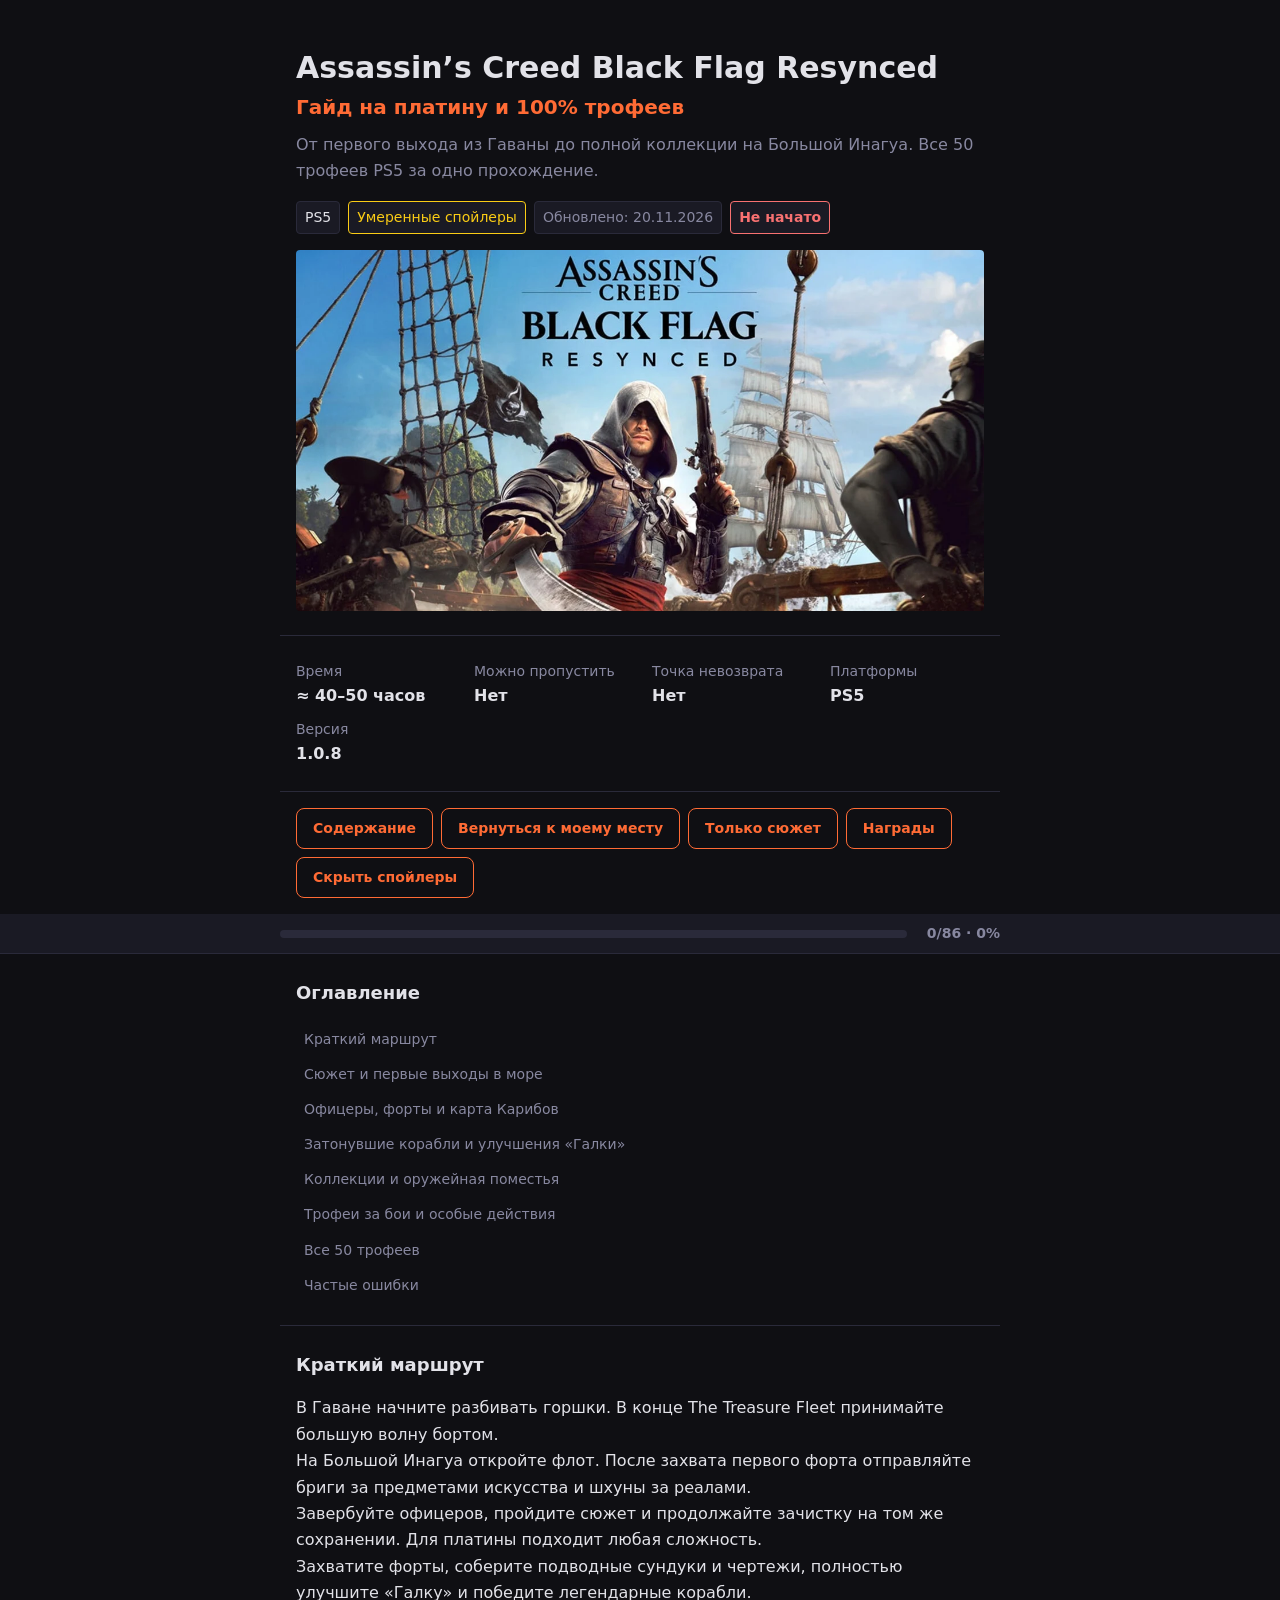
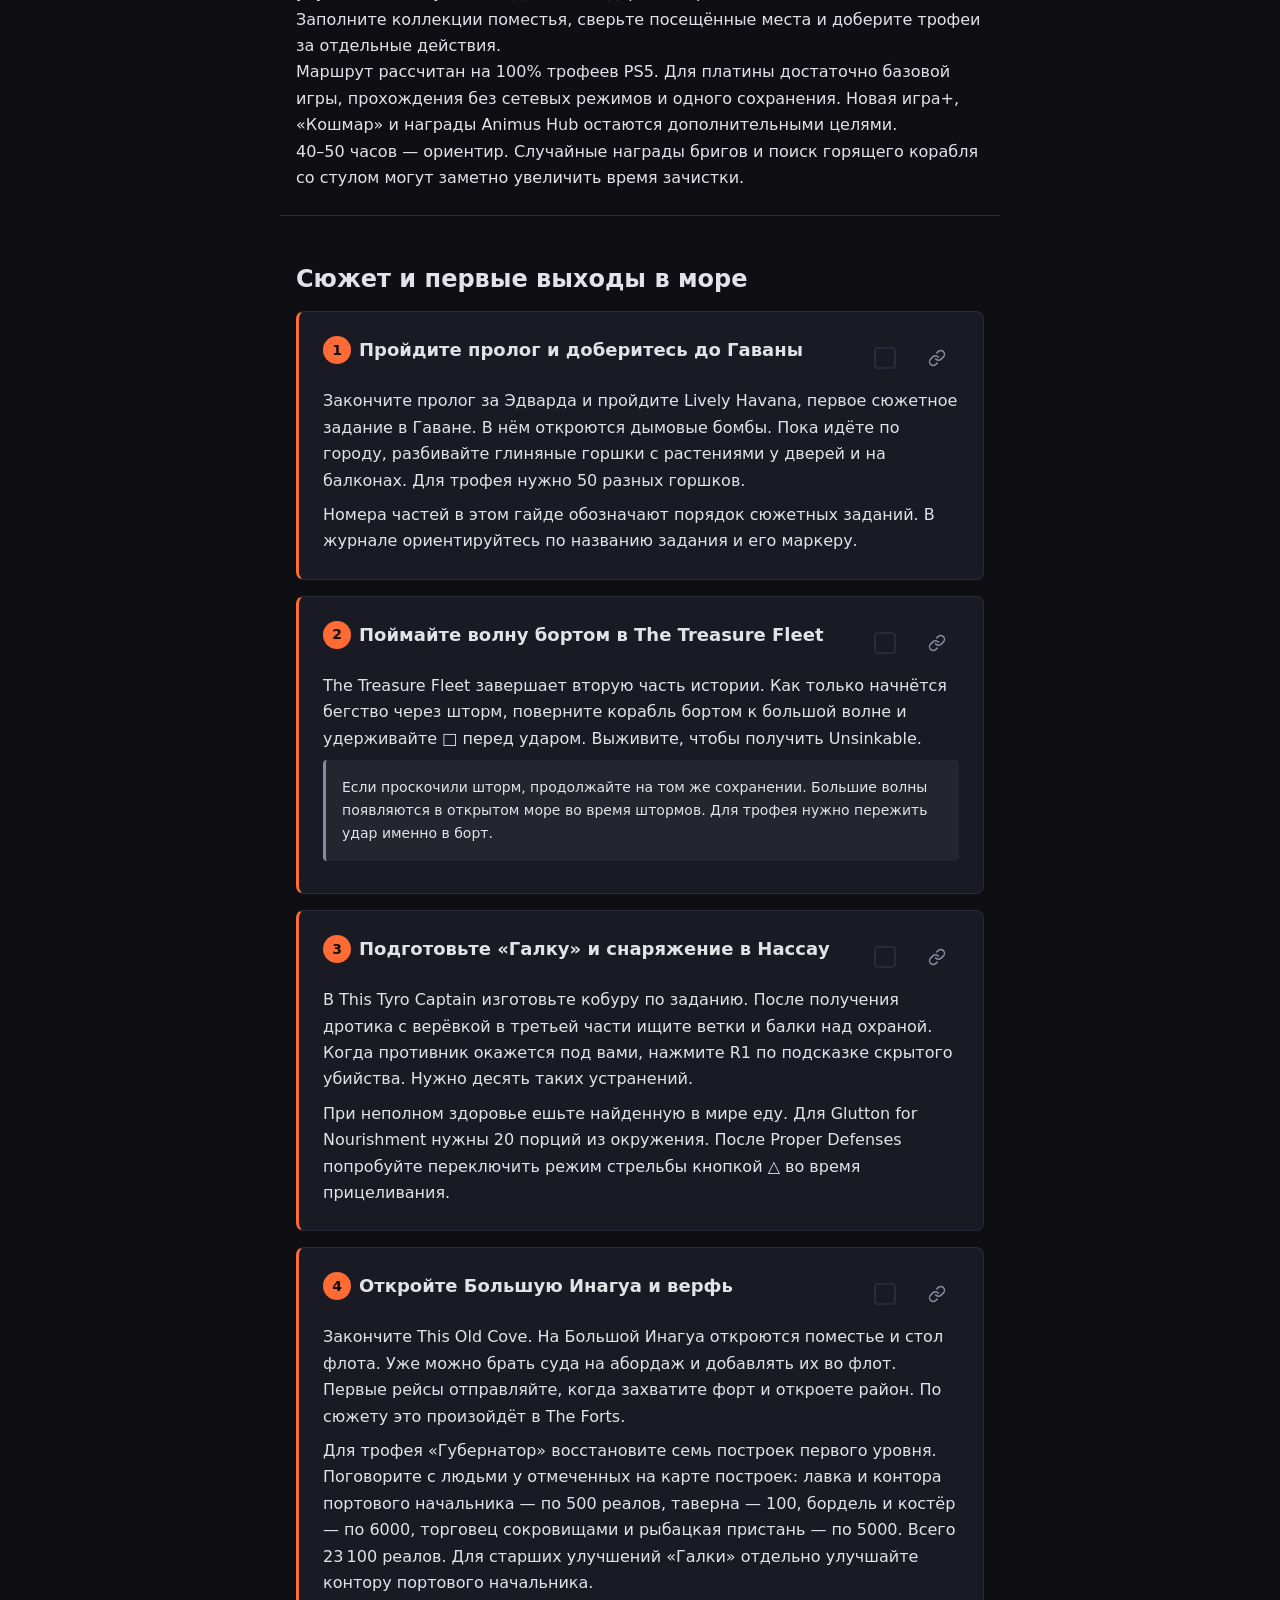
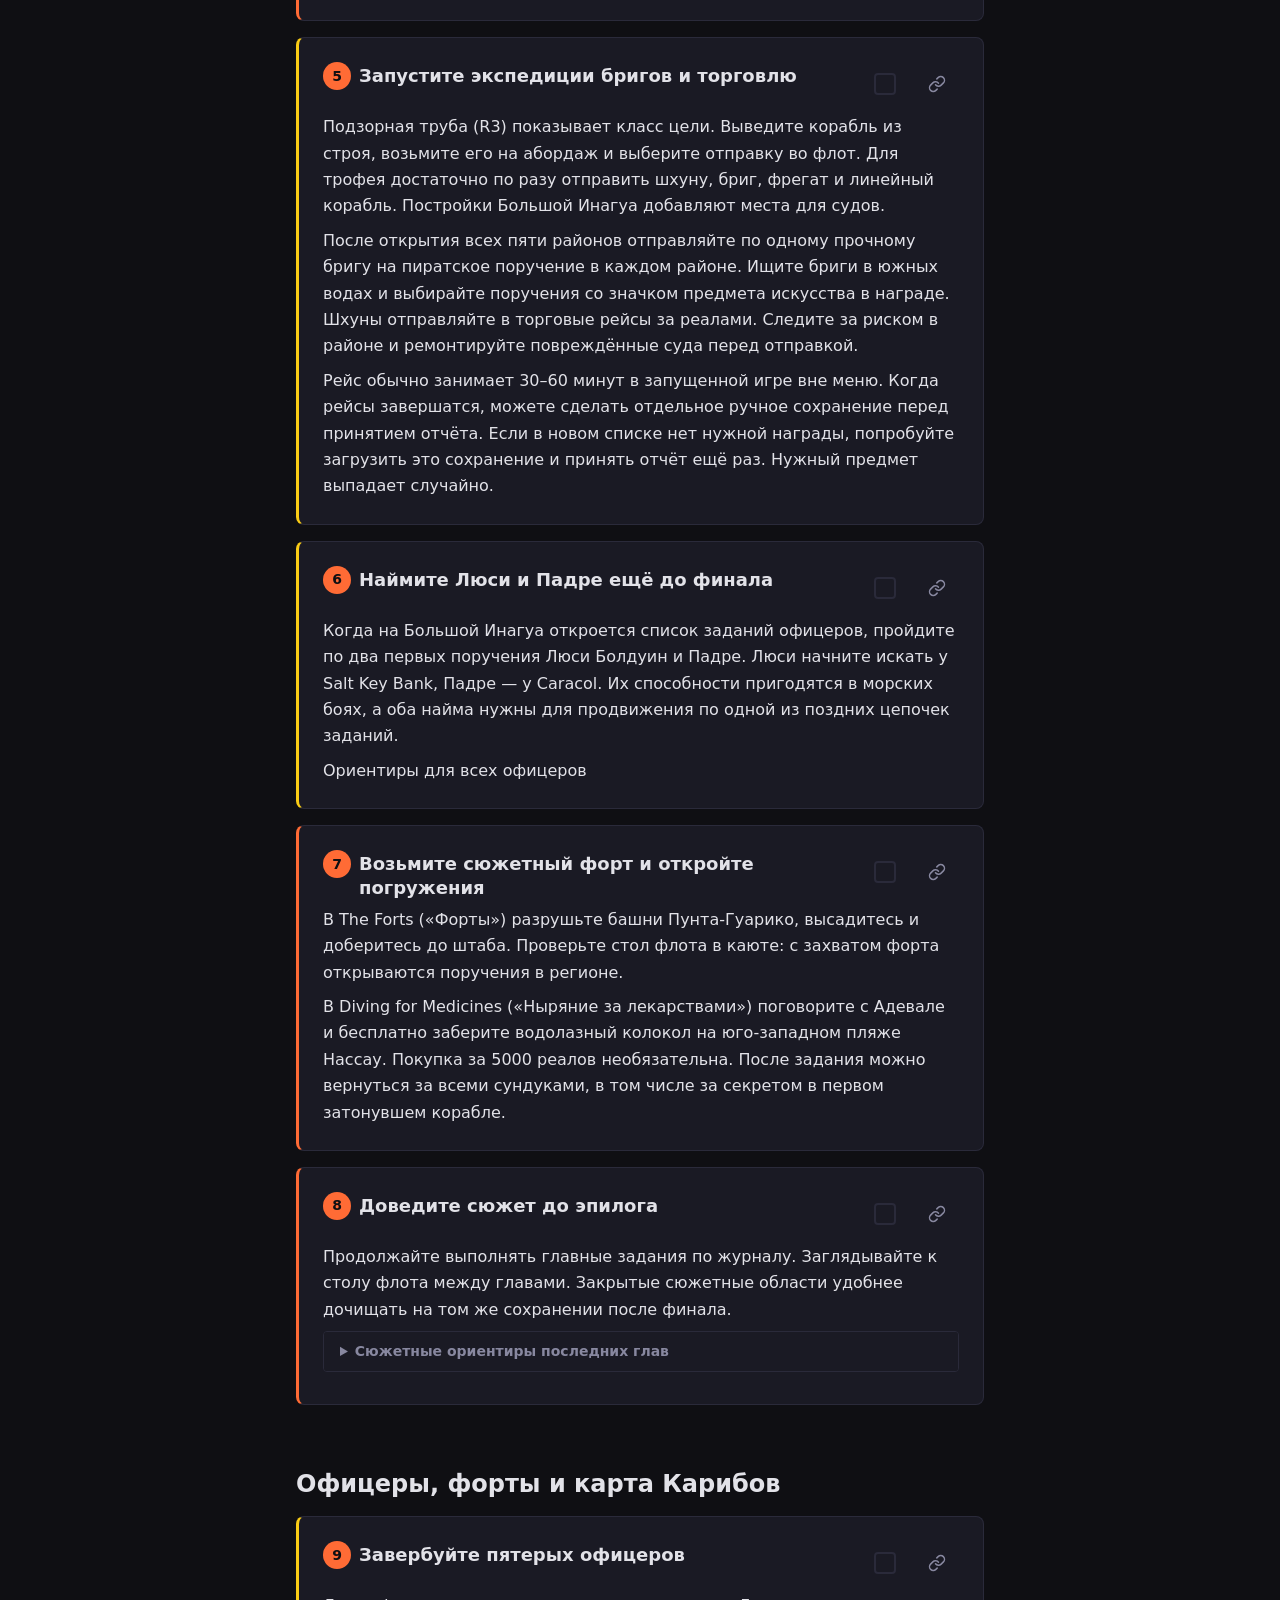
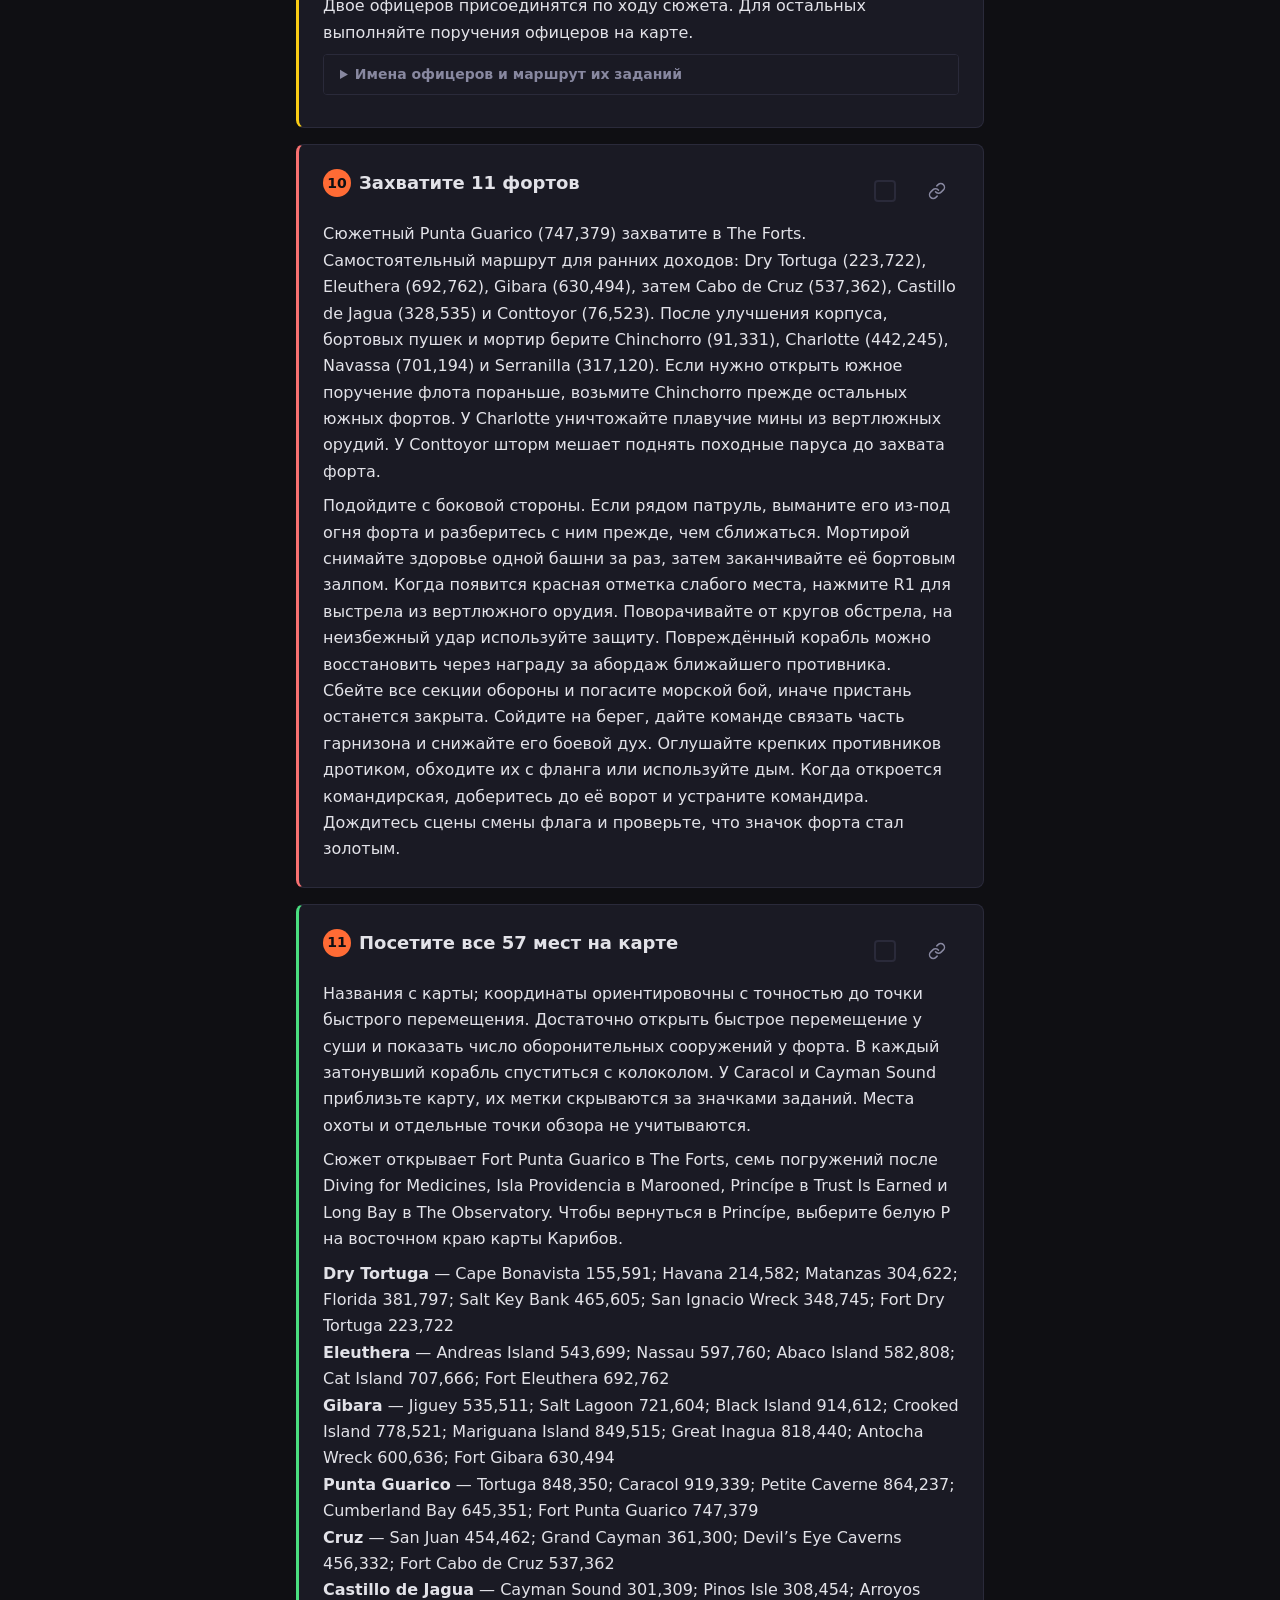
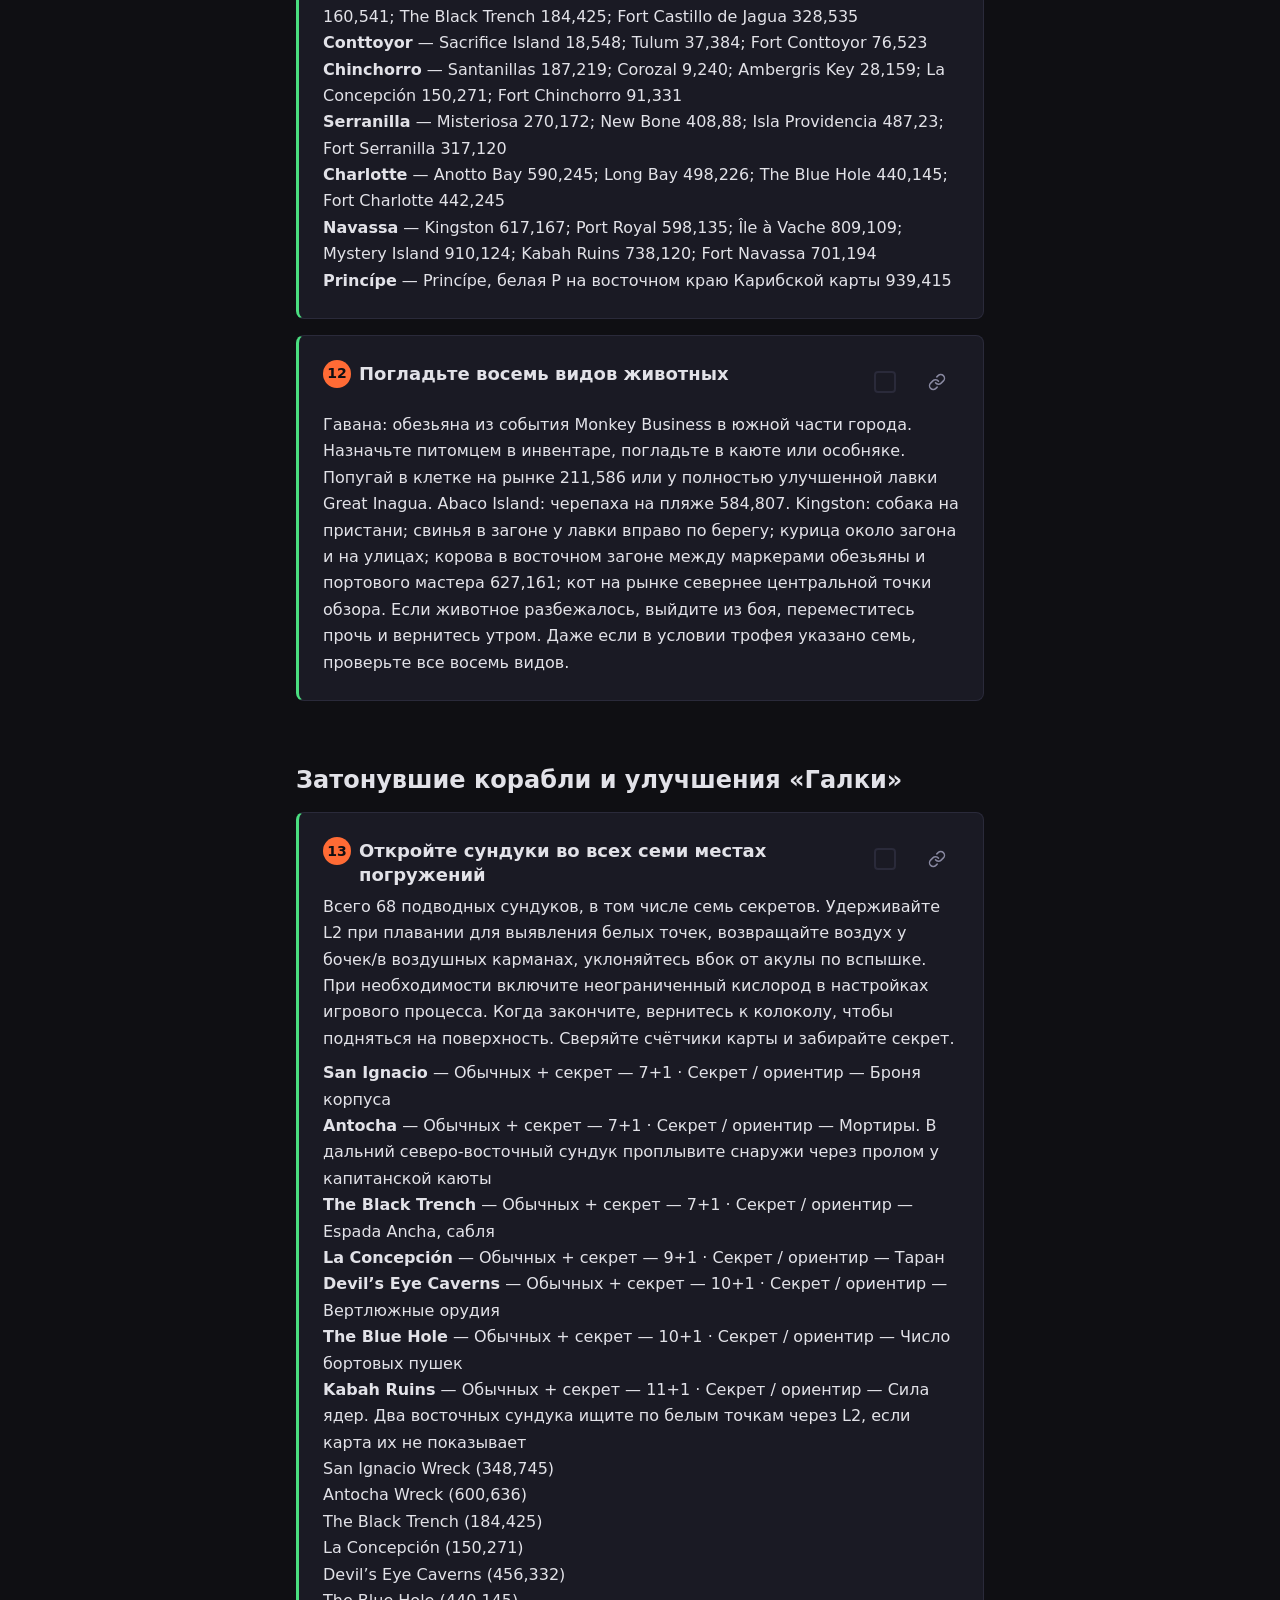
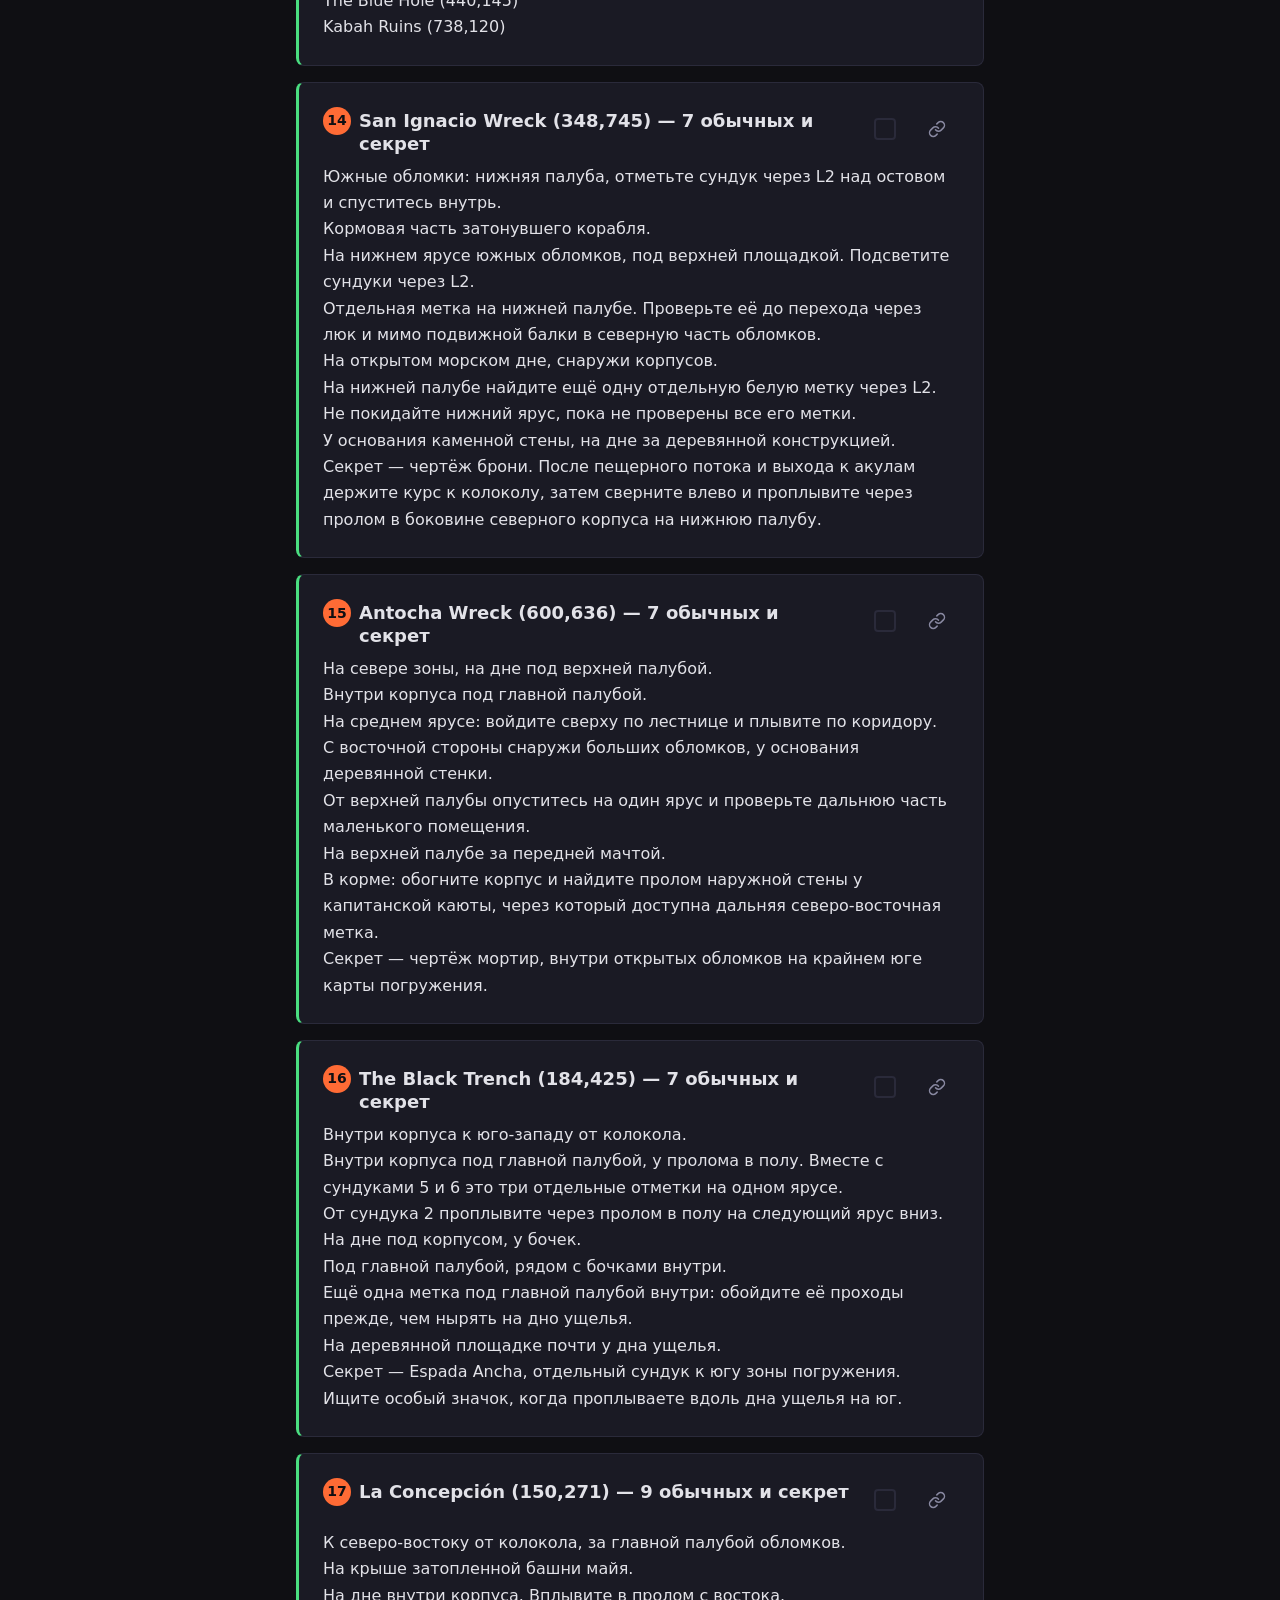
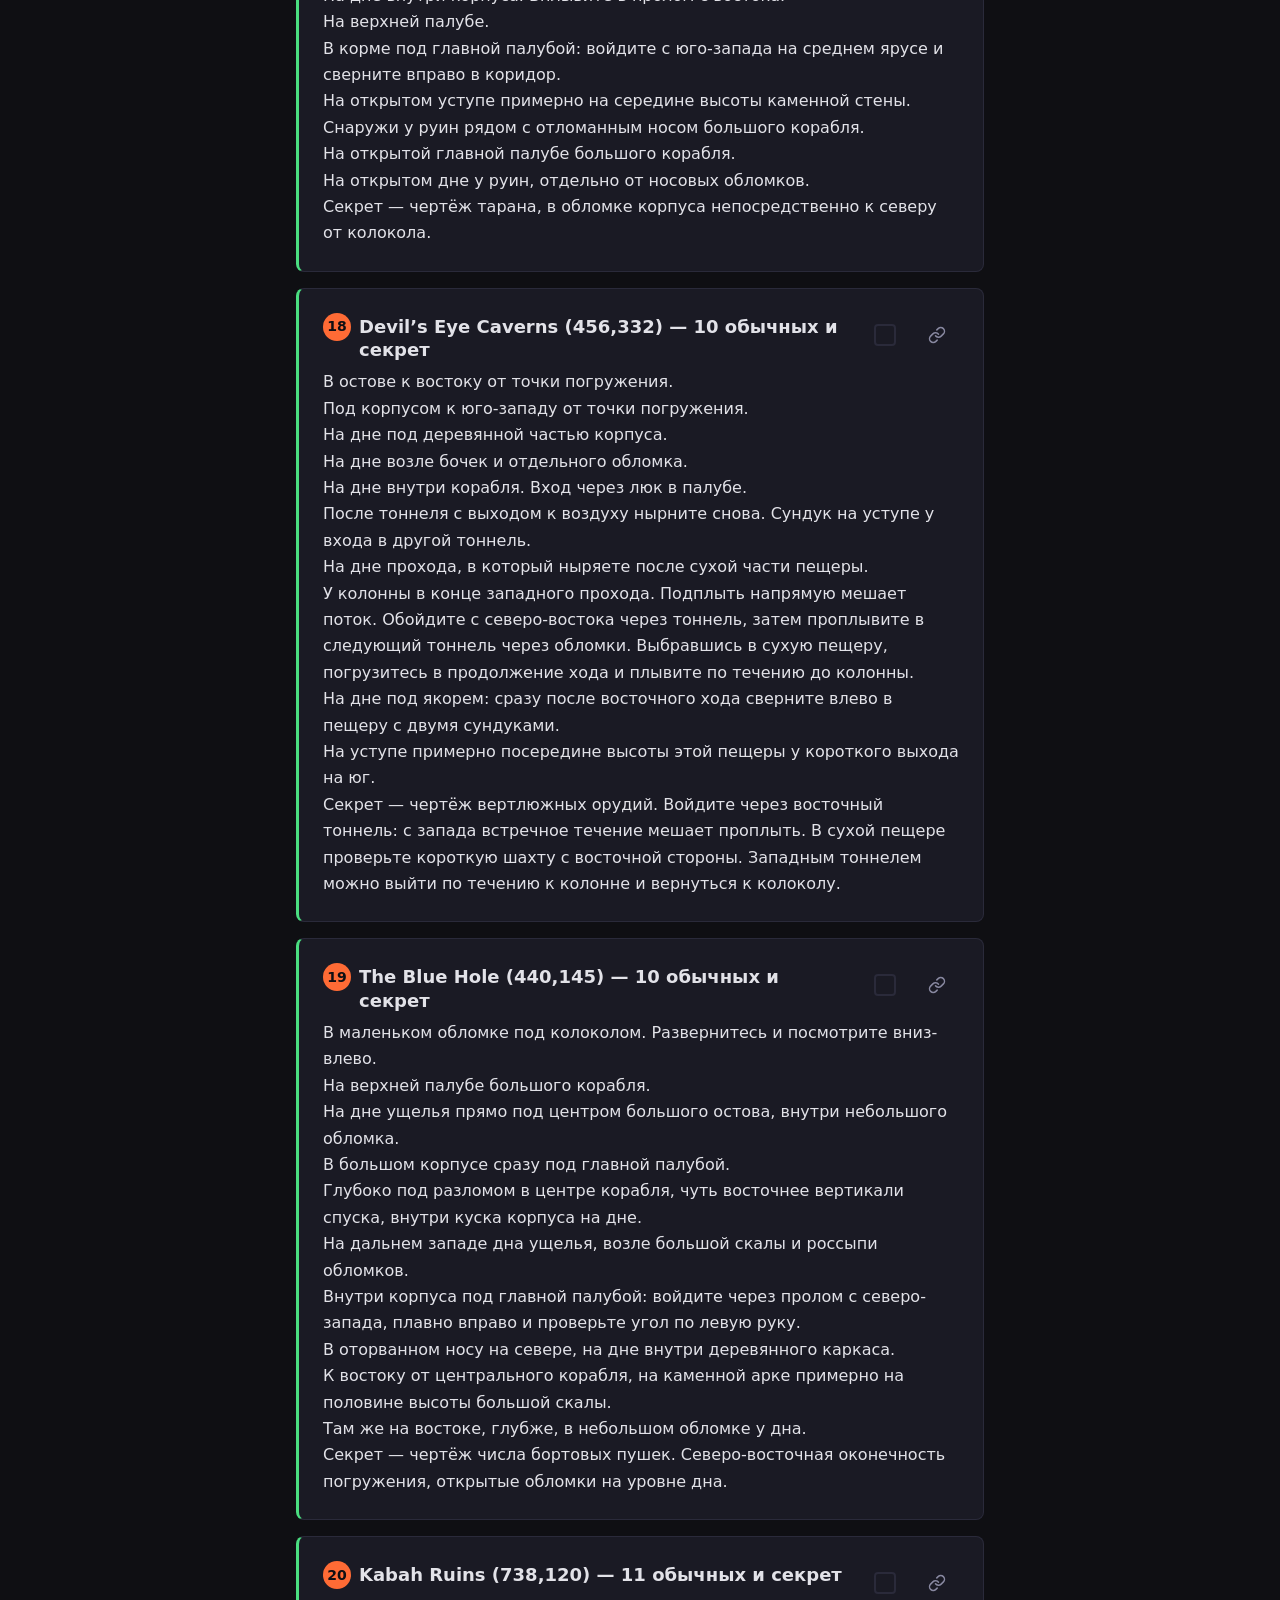
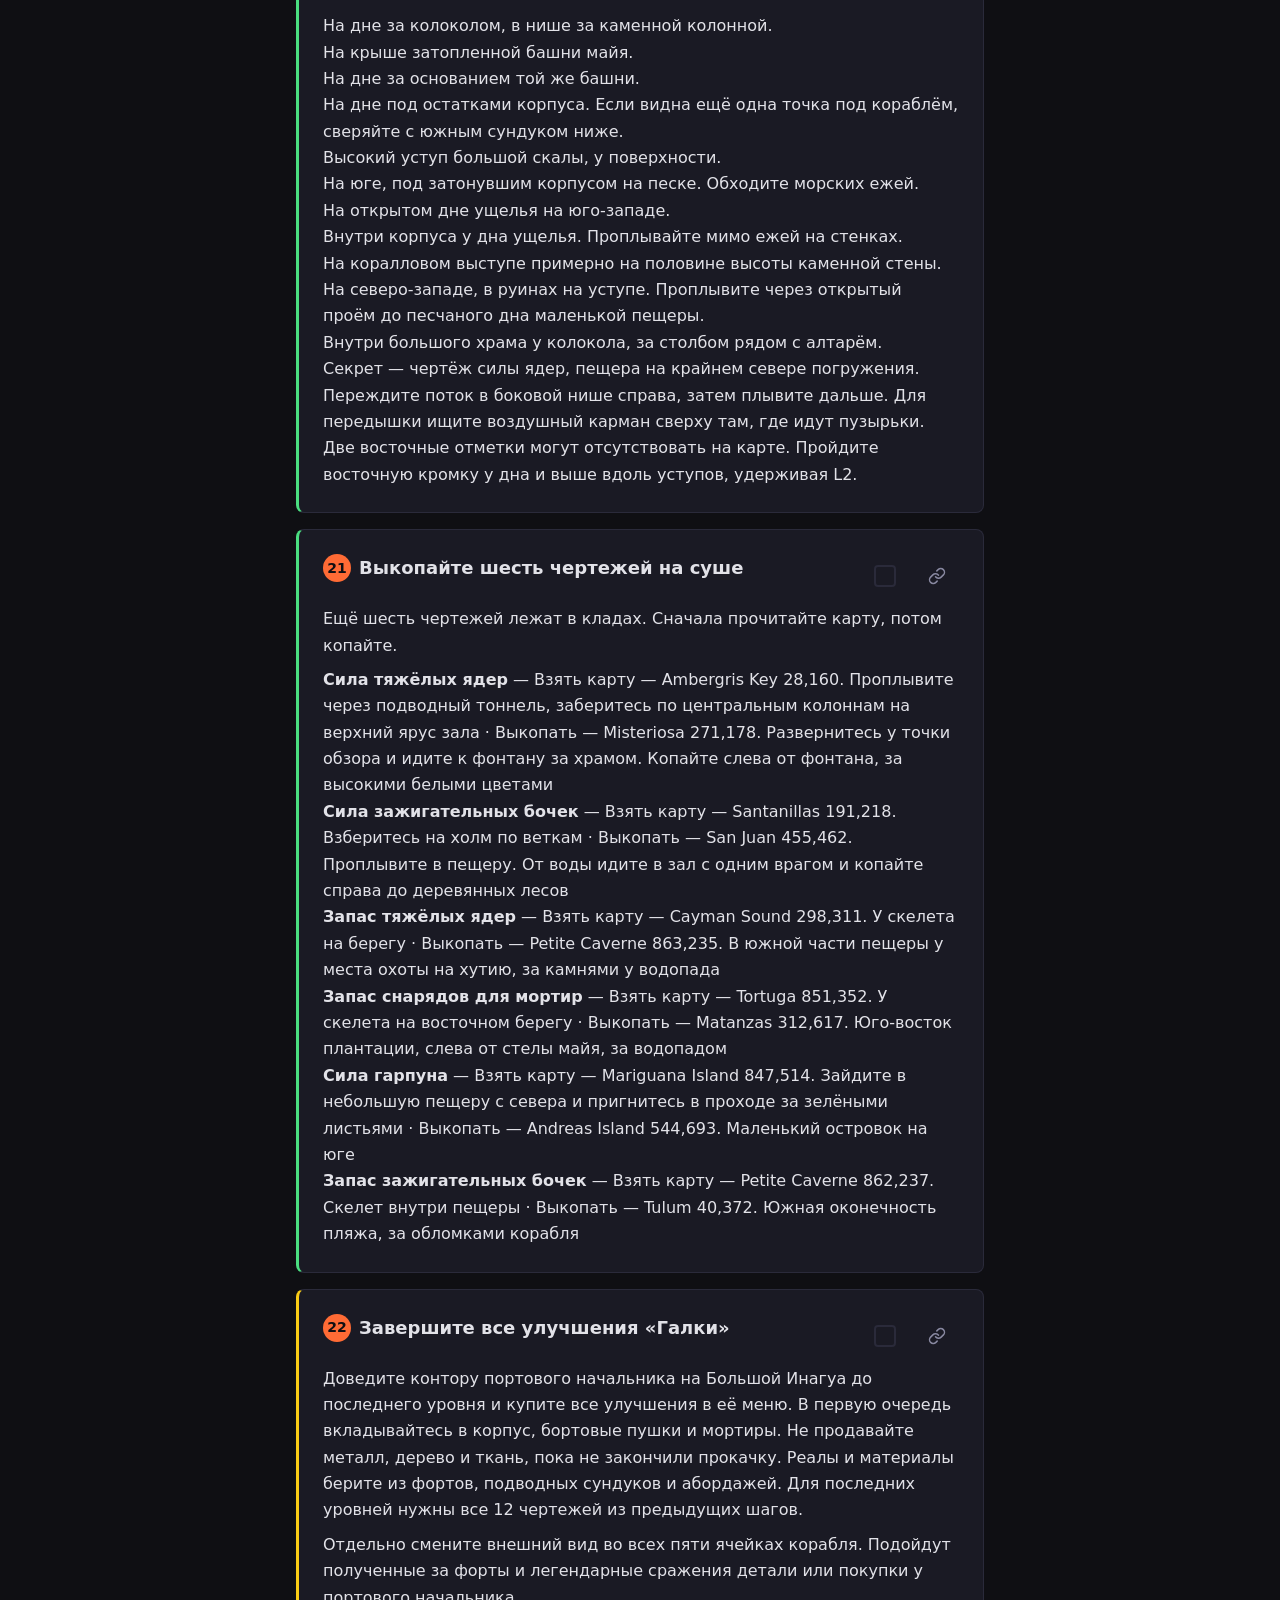
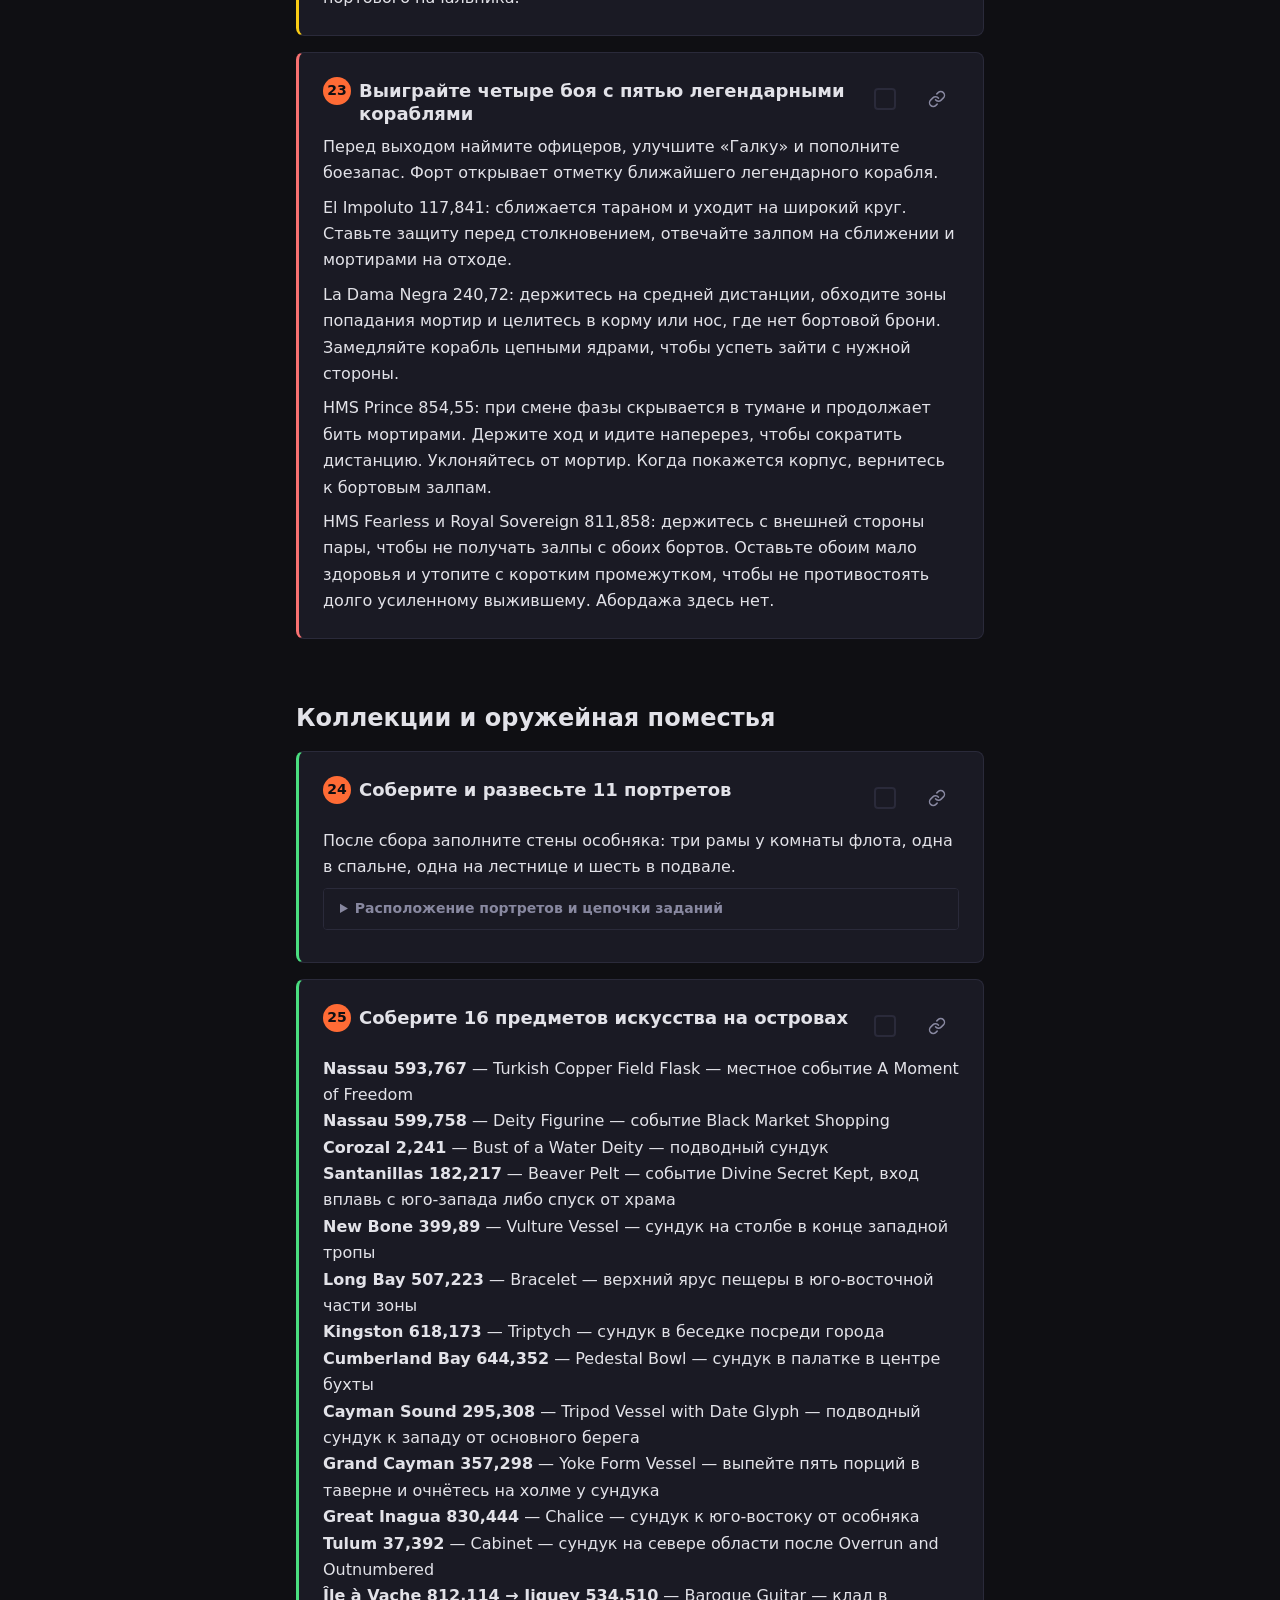
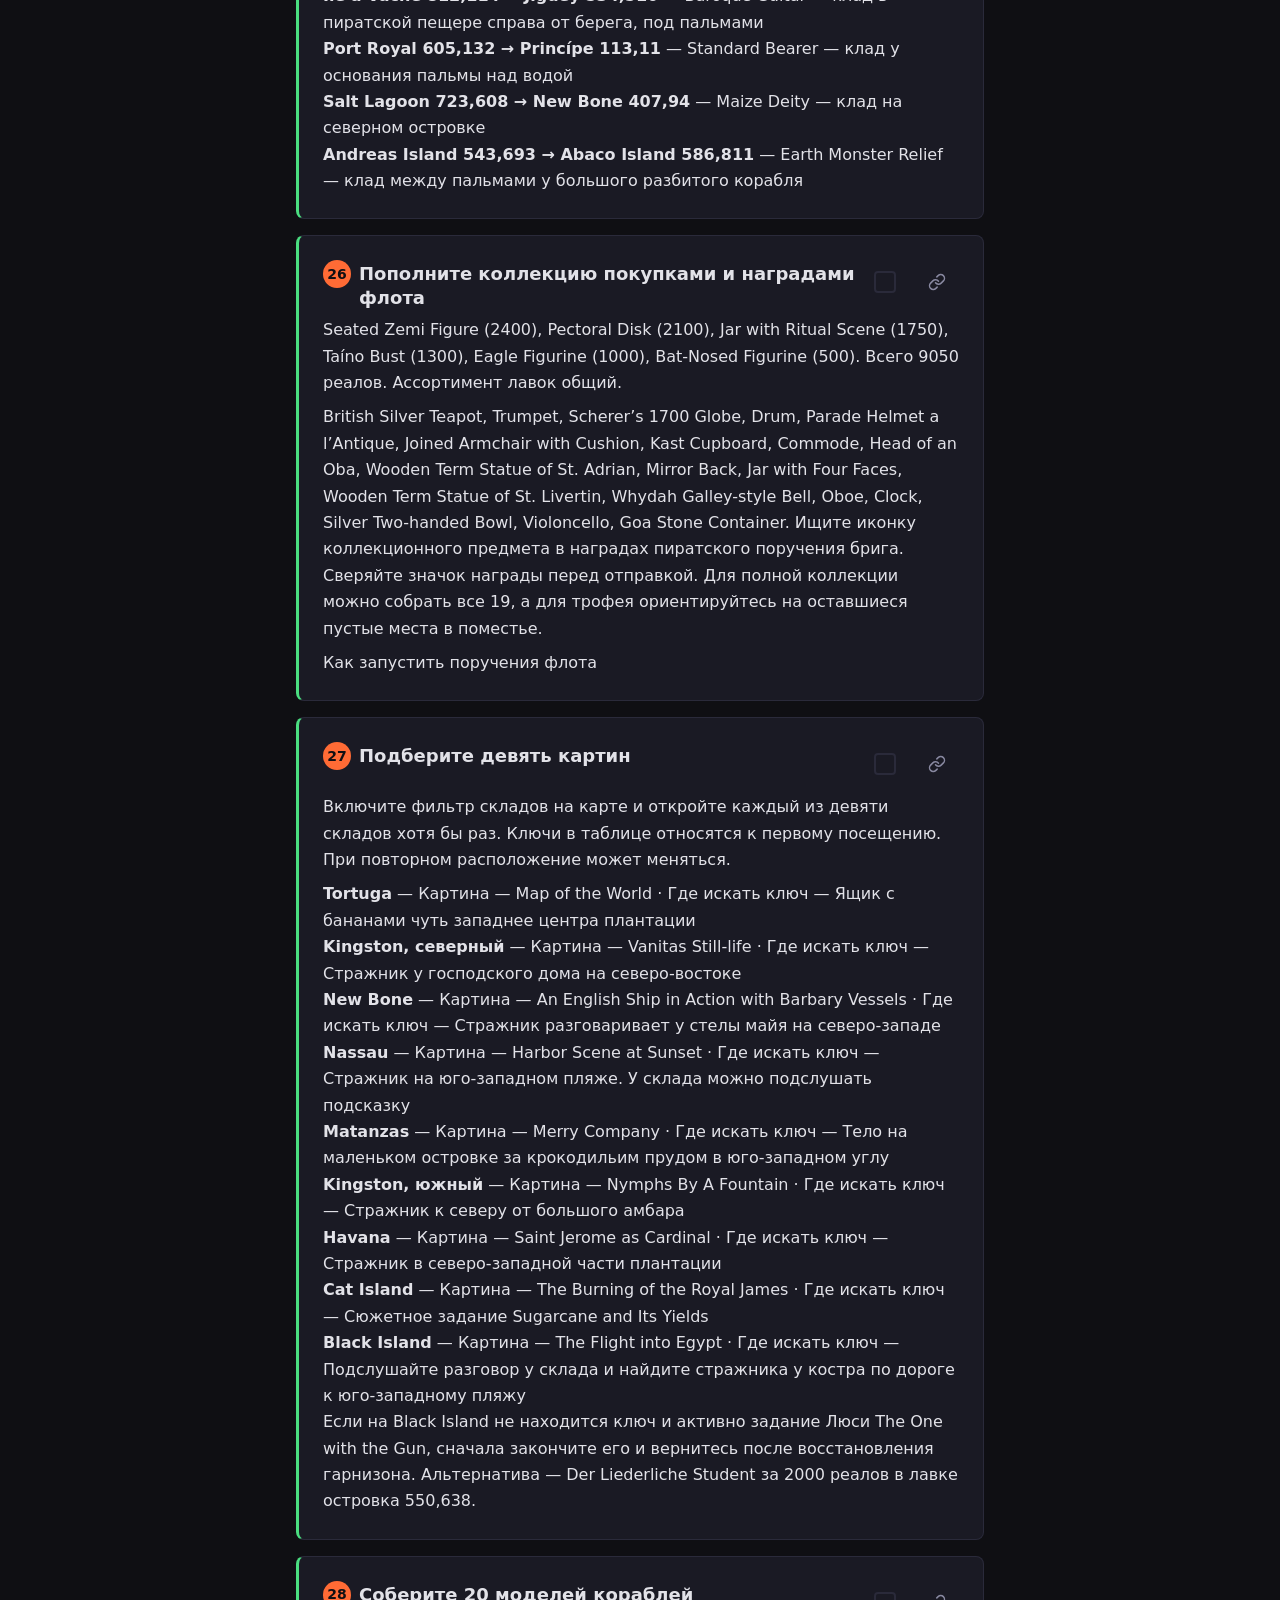
==== docs/guides/black-flag-resynced-platinum/index.html @ ab7d3298 "Publish Black Flag Resynced platinum guide" ====
<!DOCTYPE html>
<html lang="ru">
<head>
  <meta charset="UTF-8">
  <meta name="viewport" content="width=device-width, initial-scale=1.0">

    <title>Гайд на платину и 100% трофеев — Assassin’s Creed Black Flag Resynced | Guides</title>
  <meta name="description" content="Маршрут к платине Black Flag Resynced на PS5: сюжет, поручения флота, форты, затонувшие корабли, коллекции поместья и чеклист всех 50 трофеев.">
  <link rel="canonical" href="https://image774477.github.io/Guides/guides/black-flag-resynced-platinum/">

    <meta property="og:type" content="article">
  <meta property="og:title" content="Гайд на платину и 100% трофеев — Assassin’s Creed Black Flag Resynced">
  <meta property="og:description" content="Маршрут к платине Black Flag Resynced на PS5: сюжет, поручения флота, форты, затонувшие корабли, коллекции поместья и чеклист всех 50 трофеев.">
  <meta property="og:url" content="https://image774477.github.io/Guides/guides/black-flag-resynced-platinum/">
  <meta property="og:image" content="https://image774477.github.io/Guides/guides/black-flag-resynced-platinum/cover.webp">
  <meta property="og:locale" content="ru_RU">

    <meta name="twitter:card" content="summary_large_image">
  <meta name="twitter:title" content="Гайд на платину и 100% трофеев — Assassin’s Creed Black Flag Resynced">
  <meta name="twitter:description" content="Маршрут к платине Black Flag Resynced на PS5: сюжет, поручения флота, форты, затонувшие корабли, коллекции поместья и чеклист всех 50 трофеев.">
  <meta name="twitter:image" content="https://image774477.github.io/Guides/guides/black-flag-resynced-platinum/cover.webp">

    <link rel="icon" href="../../assets/icons/favicon.png" type="image/png">
  <link rel="apple-touch-icon" href="../../assets/icons/icon-192.png">

    <link rel="stylesheet" href="../../assets/css/reset.css">
  <link rel="stylesheet" href="../../assets/css/theme.css">
  <link rel="stylesheet" href="../../assets/css/guide.css">
</head>
<body>

    <header class="guide-header" id="top">
    <h1 class="guide-header__title">Assassin’s Creed Black Flag Resynced</h1>
    <p class="guide-header__subtitle">Гайд на платину и 100% трофеев</p>
    <p class="guide-header__description">От первого выхода из Гаваны до полной коллекции на Большой Инагуа. Все 50 трофеев PS5 за одно прохождение.</p>
    <div class="guide-header__meta-badges">
            <span class="badge badge--platform">PS5</span>
      <span class="badge badge--spoiler">Умеренные спойлеры</span>
      <time class="badge badge--date" datetime="2026-11-20">Обновлено: 20.11.2026</time>
      <span class="badge badge--status" id="guide-status" data-status="not-started">Не начато</span>
    </div>
    <figure class="step__media">
      <img src="cover.webp" width="1200" height="630" loading="lazy" alt="Эдвард Кенуэй на палубе корабля">
    </figure>
  </header>

    <div class="resume-banner" id="resume-banner" hidden>
    <p class="resume-banner__text">Последнее место чтения: <span id="resume-step-name"></span></p>
    <button class="resume-banner__btn" id="resume-btn" type="button">Вернуться</button>
    <button class="resume-banner__close" id="resume-close" type="button" aria-label="Закрыть">&times;</button>
  </div>

    <section class="meta-summary" aria-label="Сводка">
    <dl class="meta-summary__list">
            <div class="meta-summary__item">
        <dt>Время</dt>
        <dd>≈ 40–50 часов</dd>
      </div>
      <div class="meta-summary__item">
        <dt>Можно пропустить</dt>
        <dd>Нет</dd>
      </div>
      <div class="meta-summary__item">
        <dt>Точка невозврата</dt>
        <dd>Нет</dd>
      </div>
      <div class="meta-summary__item">
        <dt>Платформы</dt>
        <dd>PS5</dd>
      </div>
      <div class="meta-summary__item">
        <dt>Версия</dt>
        <dd>1.0.8</dd>
      </div>
    </dl>
  </section>

    <nav class="quick-actions" aria-label="Быстрые действия">
    <button class="quick-actions__btn" id="btn-toc" type="button" data-action="open-toc">Содержание</button>
    <button class="quick-actions__btn" id="btn-resume" type="button">Вернуться к моему месту</button>
    <button class="quick-actions__btn" id="btn-story-only" type="button">Только сюжет</button>
    <button class="quick-actions__btn" id="btn-achievement" type="button" aria-haspopup="dialog" aria-controls="achievement-modal">Награды</button>
    <button class="quick-actions__btn" id="btn-spoilers" type="button">Скрыть спойлеры</button>
  </nav>

    <div class="progress-bar" id="progress-bar">
    <div class="progress-bar__inner">
      <div class="progress-bar__track">
        <div class="progress-bar__fill" id="progress-fill"></div>
      </div>
      <span class="progress-bar__text" id="progress-text">0/86 · 0%</span>
    </div>
  </div>

    <nav class="toc" id="toc" aria-label="Оглавление">
    <button class="toc__close" type="button" aria-label="Закрыть оглавление">&times;</button>
    <h2 class="toc__heading">Оглавление</h2>
    <ol class="toc__list">
      <li class="toc__item"><a class="toc__link" href="#quick-route">Краткий маршрут</a></li>
      <li class="toc__item"><a class="toc__link" href="#voyage">Сюжет и первые выходы в море</a></li>
      <li class="toc__item"><a class="toc__link" href="#caribbean">Офицеры, форты и карта Карибов</a></li>
      <li class="toc__item"><a class="toc__link" href="#jackdaw">Затонувшие корабли и улучшения «Галки»</a></li>
      <li class="toc__item"><a class="toc__link" href="#estate">Коллекции и оружейная поместья</a></li>
      <li class="toc__item"><a class="toc__link" href="#tests">Трофеи за бои и особые действия</a></li>
      <li class="toc__item"><a class="toc__link" href="#trophy-checklist">Все 50 трофеев</a></li>
      <li class="toc__item"><a class="toc__link" href="#section-mistakes">Частые ошибки</a></li>
  </ol>
  </nav>

    <section class="quick-route" id="quick-route">
    <h2 class="quick-route__heading">Краткий маршрут</h2>
        <ol>
      <li>В Гаване начните разбивать горшки. В конце The Treasure Fleet принимайте большую волну бортом.</li>
      <li>На Большой Инагуа откройте флот. После захвата первого форта отправляйте бриги за предметами искусства и шхуны за реалами.</li>
      <li>Завербуйте офицеров, пройдите сюжет и продолжайте зачистку на том же сохранении. Для платины подходит любая сложность.</li>
      <li>Захватите форты, соберите подводные сундуки и чертежи, полностью улучшите «Галку» и победите легендарные корабли.</li>
      <li>Заполните коллекции поместья, сверьте посещённые места и доберите трофеи за отдельные действия.</li>
    </ol>
    <p>Маршрут рассчитан на 100% трофеев PS5. Для платины достаточно базовой игры, прохождения без сетевых режимов и одного сохранения. Новая игра+, «Кошмар» и награды Animus Hub остаются дополнительными целями.</p>
    <p>40–50 часов — ориентир. Случайные награды бригов и поиск горящего корабля со стулом могут заметно увеличить время зачистки.</p>
  </section>

      <main class="guide-content" id="guide-content"
        data-guide-id="black-flag-resynced-platinum"
        data-total-steps="36">
    <section id="voyage" aria-labelledby="voyage-heading">
      <h2 class="section-heading" id="voyage-heading">Сюжет и первые выходы в море</h2>
      <article class="step" id="havana" data-step-type="critical" data-step-num="1">
        <div class="step__header">
          <span class="step__number">1</span>
          <h3 class="step__title">Пройдите пролог и доберитесь до Гаваны</h3>
          <div class="step__actions">
            <label class="step__checkbox"><input type="checkbox" data-step="havana" aria-label="Отметить шаг 1"></label>
            <button class="step__link-btn" type="button" data-link="havana" aria-label="Копировать ссылку на шаг 1" title="Копировать ссылку">
              <svg viewBox="0 0 24 24" fill="none" stroke="currentColor" stroke-width="2" stroke-linecap="round" stroke-linejoin="round" aria-hidden="true"><path d="M10 13a5 5 0 0 0 7.54.54l3-3a5 5 0 0 0-7.07-7.07l-1.72 1.71"/><path d="M14 11a5 5 0 0 0-7.54-.54l-3 3a5 5 0 0 0 7.07 7.07l1.71-1.71"/></svg>
            </button>
          </div>
        </div>
        <div class="step__body">
          <p>Закончите пролог за Эдварда и пройдите Lively Havana, первое сюжетное задание в Гаване. В нём откроются дымовые бомбы. Пока идёте по городу, разбивайте глиняные горшки с растениями у дверей и на балконах. Для трофея нужно 50 разных горшков.</p><p>Номера частей в этом гайде обозначают порядок сюжетных заданий. В журнале ориентируйтесь по названию задания и его маркеру.</p>
        </div>
      </article>
      <article class="step" id="early-sea" data-step-type="critical" data-step-num="2">
        <div class="step__header">
          <span class="step__number">2</span>
          <h3 class="step__title">Поймайте волну бортом в The Treasure Fleet</h3>
          <div class="step__actions">
            <label class="step__checkbox"><input type="checkbox" data-step="early-sea" aria-label="Отметить шаг 2"></label>
            <button class="step__link-btn" type="button" data-link="early-sea" aria-label="Копировать ссылку на шаг 2" title="Копировать ссылку">
              <svg viewBox="0 0 24 24" fill="none" stroke="currentColor" stroke-width="2" stroke-linecap="round" stroke-linejoin="round" aria-hidden="true"><path d="M10 13a5 5 0 0 0 7.54.54l3-3a5 5 0 0 0-7.07-7.07l-1.72 1.71"/><path d="M14 11a5 5 0 0 0-7.54-.54l-3 3a5 5 0 0 0 7.07 7.07l1.71-1.71"/></svg>
            </button>
          </div>
        </div>
        <div class="step__body">
          <p>The Treasure Fleet завершает вторую часть истории. Как только начнётся бегство через шторм, поверните корабль бортом к большой волне и удерживайте □ перед ударом. Выживите, чтобы получить Unsinkable.</p><div class='note'><p>Если проскочили шторм, продолжайте на том же сохранении. Большие волны появляются в открытом море во время штормов. Для трофея нужно пережить удар именно в борт.</p></div>
        </div>
      </article>
      <article class="step" id="nassau" data-step-type="critical" data-step-num="3">
        <div class="step__header">
          <span class="step__number">3</span>
          <h3 class="step__title">Подготовьте «Галку» и снаряжение в Нассау</h3>
          <div class="step__actions">
            <label class="step__checkbox"><input type="checkbox" data-step="nassau" aria-label="Отметить шаг 3"></label>
            <button class="step__link-btn" type="button" data-link="nassau" aria-label="Копировать ссылку на шаг 3" title="Копировать ссылку">
              <svg viewBox="0 0 24 24" fill="none" stroke="currentColor" stroke-width="2" stroke-linecap="round" stroke-linejoin="round" aria-hidden="true"><path d="M10 13a5 5 0 0 0 7.54.54l3-3a5 5 0 0 0-7.07-7.07l-1.72 1.71"/><path d="M14 11a5 5 0 0 0-7.54-.54l-3 3a5 5 0 0 0 7.07 7.07l1.71-1.71"/></svg>
            </button>
          </div>
        </div>
        <div class="step__body">
          <p>В This Tyro Captain изготовьте кобуру по заданию. После получения дротика с верёвкой в третьей части ищите ветки и балки над охраной. Когда противник окажется под вами, нажмите R1 по подсказке скрытого убийства. Нужно десять таких устранений.</p><p>При неполном здоровье ешьте найденную в мире еду. Для Glutton for Nourishment нужны 20 порций из окружения. После Proper Defenses попробуйте переключить режим стрельбы кнопкой △ во время прицеливания.</p>
        </div>
      </article>
      <article class="step" id="inagua" data-step-type="critical" data-step-num="4">
        <div class="step__header">
          <span class="step__number">4</span>
          <h3 class="step__title">Откройте Большую Инагуа и верфь</h3>
          <div class="step__actions">
            <label class="step__checkbox"><input type="checkbox" data-step="inagua" aria-label="Отметить шаг 4"></label>
            <button class="step__link-btn" type="button" data-link="inagua" aria-label="Копировать ссылку на шаг 4" title="Копировать ссылку">
              <svg viewBox="0 0 24 24" fill="none" stroke="currentColor" stroke-width="2" stroke-linecap="round" stroke-linejoin="round" aria-hidden="true"><path d="M10 13a5 5 0 0 0 7.54.54l3-3a5 5 0 0 0-7.07-7.07l-1.72 1.71"/><path d="M14 11a5 5 0 0 0-7.54-.54l-3 3a5 5 0 0 0 7.07 7.07l1.71-1.71"/></svg>
            </button>
          </div>
        </div>
        <div class="step__body">
          <p>Закончите This Old Cove. На Большой Инагуа откроются поместье и стол флота. Уже можно брать суда на абордаж и добавлять их во флот. Первые рейсы отправляйте, когда захватите форт и откроете район. По сюжету это произойдёт в The Forts.</p><p>Для трофея «Губернатор» восстановите семь построек первого уровня. Поговорите с людьми у отмеченных на карте построек: лавка и контора портового начальника — по 500 реалов, таверна — 100, бордель и костёр — по 6000, торговец сокровищами и рыбацкая пристань — по 5000. Всего 23 100 реалов. Для старших улучшений «Галки» отдельно улучшайте контору портового начальника.</p>
        </div>
      </article>
      <article class="step" id="fleet" data-step-type="decision" data-step-num="5">
        <div class="step__header">
          <span class="step__number">5</span>
          <h3 class="step__title">Запустите экспедиции бригов и торговлю</h3>
          <div class="step__actions">
            <label class="step__checkbox"><input type="checkbox" data-step="fleet" aria-label="Отметить шаг 5"></label>
            <button class="step__link-btn" type="button" data-link="fleet" aria-label="Копировать ссылку на шаг 5" title="Копировать ссылку">
              <svg viewBox="0 0 24 24" fill="none" stroke="currentColor" stroke-width="2" stroke-linecap="round" stroke-linejoin="round" aria-hidden="true"><path d="M10 13a5 5 0 0 0 7.54.54l3-3a5 5 0 0 0-7.07-7.07l-1.72 1.71"/><path d="M14 11a5 5 0 0 0-7.54-.54l-3 3a5 5 0 0 0 7.07 7.07l1.71-1.71"/></svg>
            </button>
          </div>
        </div>
        <div class="step__body">
          <p>Подзорная труба (R3) показывает класс цели. Выведите корабль из строя, возьмите его на абордаж и выберите отправку во флот. Для трофея достаточно по разу отправить шхуну, бриг, фрегат и линейный корабль. Постройки Большой Инагуа добавляют места для судов.</p><p>После открытия всех пяти районов отправляйте по одному прочному бригу на пиратское поручение в каждом районе. Ищите бриги в южных водах и выбирайте поручения со значком предмета искусства в награде. Шхуны отправляйте в торговые рейсы за реалами. Следите за риском в районе и ремонтируйте повреждённые суда перед отправкой.</p><p>Рейс обычно занимает 30–60 минут в запущенной игре вне меню. Когда рейсы завершатся, можете сделать отдельное ручное сохранение перед принятием отчёта. Если в новом списке нет нужной награды, попробуйте загрузить это сохранение и принять отчёт ещё раз. Нужный предмет выпадает случайно.</p>
        </div>
      </article>
      <article class="step" id="first-officers" data-step-type="decision" data-step-num="6">
        <div class="step__header">
          <span class="step__number">6</span>
          <h3 class="step__title">Наймите Люси и Падре ещё до финала</h3>
          <div class="step__actions">
            <label class="step__checkbox"><input type="checkbox" data-step="first-officers" aria-label="Отметить шаг 6"></label>
            <button class="step__link-btn" type="button" data-link="first-officers" aria-label="Копировать ссылку на шаг 6" title="Копировать ссылку">
              <svg viewBox="0 0 24 24" fill="none" stroke="currentColor" stroke-width="2" stroke-linecap="round" stroke-linejoin="round" aria-hidden="true"><path d="M10 13a5 5 0 0 0 7.54.54l3-3a5 5 0 0 0-7.07-7.07l-1.72 1.71"/><path d="M14 11a5 5 0 0 0-7.54-.54l-3 3a5 5 0 0 0 7.07 7.07l1.71-1.71"/></svg>
            </button>
          </div>
        </div>
        <div class="step__body">
          <p>Когда на Большой Инагуа откроется список заданий офицеров, пройдите по два первых поручения Люси Болдуин и Падре. Люси начните искать у Salt Key Bank, Падре — у Caracol. Их способности пригодятся в морских боях, а оба найма нужны для продвижения по одной из поздних цепочек заданий.</p><p><a href='#officers'>Ориентиры для всех офицеров</a></p>
        </div>
      </article>
      <article class="step" id="story-diving" data-step-type="critical" data-step-num="7">
        <div class="step__header">
          <span class="step__number">7</span>
          <h3 class="step__title">Возьмите сюжетный форт и откройте погружения</h3>
          <div class="step__actions">
            <label class="step__checkbox"><input type="checkbox" data-step="story-diving" aria-label="Отметить шаг 7"></label>
            <button class="step__link-btn" type="button" data-link="story-diving" aria-label="Копировать ссылку на шаг 7" title="Копировать ссылку">
              <svg viewBox="0 0 24 24" fill="none" stroke="currentColor" stroke-width="2" stroke-linecap="round" stroke-linejoin="round" aria-hidden="true"><path d="M10 13a5 5 0 0 0 7.54.54l3-3a5 5 0 0 0-7.07-7.07l-1.72 1.71"/><path d="M14 11a5 5 0 0 0-7.54-.54l-3 3a5 5 0 0 0 7.07 7.07l1.71-1.71"/></svg>
            </button>
          </div>
        </div>
        <div class="step__body">
          <p>В The Forts («Форты») разрушьте башни Пунта-Гуарико, высадитесь и доберитесь до штаба. Проверьте стол флота в каюте: с захватом форта открываются поручения в регионе.</p><p>В Diving for Medicines («Ныряние за лекарствами») поговорите с Адевале и бесплатно заберите водолазный колокол на юго-западном пляже Нассау. Покупка за 5000 реалов необязательна. После задания можно вернуться за всеми сундуками, в том числе за секретом в первом затонувшем корабле.</p>
        </div>
      </article>
      <article class="step" id="story" data-step-type="critical" data-step-num="8">
        <div class="step__header">
          <span class="step__number">8</span>
          <h3 class="step__title">Доведите сюжет до эпилога</h3>
          <div class="step__actions">
            <label class="step__checkbox"><input type="checkbox" data-step="story" aria-label="Отметить шаг 8"></label>
            <button class="step__link-btn" type="button" data-link="story" aria-label="Копировать ссылку на шаг 8" title="Копировать ссылку">
              <svg viewBox="0 0 24 24" fill="none" stroke="currentColor" stroke-width="2" stroke-linecap="round" stroke-linejoin="round" aria-hidden="true"><path d="M10 13a5 5 0 0 0 7.54.54l3-3a5 5 0 0 0-7.07-7.07l-1.72 1.71"/><path d="M14 11a5 5 0 0 0-7.54-.54l-3 3a5 5 0 0 0 7.07 7.07l1.71-1.71"/></svg>
            </button>
          </div>
        </div>
        <div class="step__body">
          <p>Продолжайте выполнять главные задания по журналу. Заглядывайте к столу флота между главами. Закрытые сюжетные области удобнее дочищать на том же сохранении после финала.</p><details class='spoiler'><summary>Сюжетные ориентиры последних глав</summary><p>Do Not Go Gently… завершает линию Чёрной Бороды и открывает его цепочку сокровищ. После The Observatory вернитесь в Лонг-Бэй за трофеем про три подвешенных тела. Завершите Ever a Splinter («Вечная заноза») в конце двенадцатой части и досмотрите эпилог. Для зачистки продолжайте на своём обычном сохранении.</p></details>
        </div>
      </article>
    </section>
    <section id="caribbean" aria-labelledby="caribbean-heading">
      <h2 class="section-heading" id="caribbean-heading">Офицеры, форты и карта Карибов</h2>
      <article class="step" id="officers" data-step-type="decision" data-step-num="9">
        <div class="step__header">
          <span class="step__number">9</span>
          <h3 class="step__title">Завербуйте пятерых офицеров</h3>
          <div class="step__actions">
            <label class="step__checkbox"><input type="checkbox" data-step="officers" aria-label="Отметить шаг 9"></label>
            <button class="step__link-btn" type="button" data-link="officers" aria-label="Копировать ссылку на шаг 9" title="Копировать ссылку">
              <svg viewBox="0 0 24 24" fill="none" stroke="currentColor" stroke-width="2" stroke-linecap="round" stroke-linejoin="round" aria-hidden="true"><path d="M10 13a5 5 0 0 0 7.54.54l3-3a5 5 0 0 0-7.07-7.07l-1.72 1.71"/><path d="M14 11a5 5 0 0 0-7.54-.54l-3 3a5 5 0 0 0 7.07 7.07l1.71-1.71"/></svg>
            </button>
          </div>
        </div>
        <div class="step__body">
          <p>Двое офицеров присоединятся по ходу сюжета. Для остальных выполняйте поручения офицеров на карте.</p>
          <details class="spoiler">
            <summary>Имена офицеров и маршрут их заданий</summary>
            <p>Adewale и Anne Bonny приходят по сюжету. После This Old Cove A Proper Shipwright начинается у Salt Key Bank, The One With the Gun — Great Inagua 818,445. После This Old Cove A Second Chance ищите на Caracol около 919,339, Loyalty, Discipline, and Courage — Cumberland Bay 648,348. Для Тобиаса «Deadman» Smith: завербуйте Люси и Падре, закончите Everything Is Permitted, выполните I Just Want to Talk из A World Without Gold, начните No Box Dark Enough в Great Inagua около 822,446. Люси даёт точную защиту по таймингу, Падре помогает при абордаже и даёт рывок тараном после его цепочки, Тобиас усиливает залпы.</p>
          </details>
        </div>
      </article>
      <article class="step" id="forts" data-step-type="boss" data-step-num="10">
        <div class="step__header">
          <span class="step__number">10</span>
          <h3 class="step__title">Захватите 11 фортов</h3>
          <div class="step__actions">
            <label class="step__checkbox"><input type="checkbox" data-step="forts" aria-label="Отметить шаг 10"></label>
            <button class="step__link-btn" type="button" data-link="forts" aria-label="Копировать ссылку на шаг 10" title="Копировать ссылку">
              <svg viewBox="0 0 24 24" fill="none" stroke="currentColor" stroke-width="2" stroke-linecap="round" stroke-linejoin="round" aria-hidden="true"><path d="M10 13a5 5 0 0 0 7.54.54l3-3a5 5 0 0 0-7.07-7.07l-1.72 1.71"/><path d="M14 11a5 5 0 0 0-7.54-.54l-3 3a5 5 0 0 0 7.07 7.07l1.71-1.71"/></svg>
            </button>
          </div>
        </div>
        <div class="step__body">
          <p>Сюжетный Punta Guarico (747,379) захватите в The Forts. Самостоятельный маршрут для ранних доходов: Dry Tortuga (223,722), Eleuthera (692,762), Gibara (630,494), затем Cabo de Cruz (537,362), Castillo de Jagua (328,535) и Conttoyor (76,523). После улучшения корпуса, бортовых пушек и мортир берите Chinchorro (91,331), Charlotte (442,245), Navassa (701,194) и Serranilla (317,120). Если нужно открыть южное поручение флота пораньше, возьмите Chinchorro прежде остальных южных фортов. У Charlotte уничтожайте плавучие мины из вертлюжных орудий. У Conttoyor шторм мешает поднять походные паруса до захвата форта.</p>
<ol><li>Подойдите с боковой стороны. Если рядом патруль, выманите его из-под огня форта и разберитесь с ним прежде, чем сближаться. Мортирой снимайте здоровье одной башни за раз, затем заканчивайте её бортовым залпом. Когда появится красная отметка слабого места, нажмите R1 для выстрела из вертлюжного орудия. Поворачивайте от кругов обстрела, на неизбежный удар используйте защиту. Повреждённый корабль можно восстановить через награду за абордаж ближайшего противника.</li>
<li>Сбейте все секции обороны и погасите морской бой, иначе пристань останется закрыта. Сойдите на берег, дайте команде связать часть гарнизона и снижайте его боевой дух. Оглушайте крепких противников дротиком, обходите их с фланга или используйте дым. Когда откроется командирская, доберитесь до её ворот и устраните командира. Дождитесь сцены смены флага и проверьте, что значок форта стал золотым.</li></ol>
        </div>
      </article>
      <article class="step" id="discovery" data-step-type="collectible" data-step-num="11">
        <div class="step__header">
          <span class="step__number">11</span>
          <h3 class="step__title">Посетите все 57 мест на карте</h3>
          <div class="step__actions">
            <label class="step__checkbox"><input type="checkbox" data-step="discovery" aria-label="Отметить шаг 11"></label>
            <button class="step__link-btn" type="button" data-link="discovery" aria-label="Копировать ссылку на шаг 11" title="Копировать ссылку">
              <svg viewBox="0 0 24 24" fill="none" stroke="currentColor" stroke-width="2" stroke-linecap="round" stroke-linejoin="round" aria-hidden="true"><path d="M10 13a5 5 0 0 0 7.54.54l3-3a5 5 0 0 0-7.07-7.07l-1.72 1.71"/><path d="M14 11a5 5 0 0 0-7.54-.54l-3 3a5 5 0 0 0 7.07 7.07l1.71-1.71"/></svg>
            </button>
          </div>
        </div>
        <div class="step__body">
          <p>Названия с карты; координаты ориентировочны с точностью до точки быстрого перемещения. Достаточно открыть быстрое перемещение у суши и показать число оборонительных сооружений у форта. В каждый затонувший корабль спуститься с колоколом. У Caracol и Cayman Sound приблизьте карту, их метки скрываются за значками заданий. Места охоты и отдельные точки обзора не учитываются.</p>
<p>Сюжет открывает Fort Punta Guarico в The Forts, семь погружений после Diving for Medicines, Isla Providencia в Marooned, Princípe в Trust Is Earned и Long Bay в The Observatory. Чтобы вернуться в Princípe, выберите белую P на восточном краю карты Карибов.</p>
<ul><li><strong>Dry Tortuga</strong> — Cape Bonavista 155,591; Havana 214,582; Matanzas 304,622; Florida 381,797; Salt Key Bank 465,605; San Ignacio Wreck 348,745; Fort Dry Tortuga 223,722</li>
<li><strong>Eleuthera</strong> — Andreas Island 543,699; Nassau 597,760; Abaco Island 582,808; Cat Island 707,666; Fort Eleuthera 692,762</li>
<li><strong>Gibara</strong> — Jiguey 535,511; Salt Lagoon 721,604; Black Island 914,612; Crooked Island 778,521; Mariguana Island 849,515; Great Inagua 818,440; Antocha Wreck 600,636; Fort Gibara 630,494</li>
<li><strong>Punta Guarico</strong> — Tortuga 848,350; Caracol 919,339; Petite Caverne 864,237; Cumberland Bay 645,351; Fort Punta Guarico 747,379</li>
<li><strong>Cruz</strong> — San Juan 454,462; Grand Cayman 361,300; Devil’s Eye Caverns 456,332; Fort Cabo de Cruz 537,362</li>
<li><strong>Castillo de Jagua</strong> — Cayman Sound 301,309; Pinos Isle 308,454; Arroyos 160,541; The Black Trench 184,425; Fort Castillo de Jagua 328,535</li>
<li><strong>Conttoyor</strong> — Sacrifice Island 18,548; Tulum 37,384; Fort Conttoyor 76,523</li>
<li><strong>Chinchorro</strong> — Santanillas 187,219; Corozal 9,240; Ambergris Key 28,159; La Concepción 150,271; Fort Chinchorro 91,331</li>
<li><strong>Serranilla</strong> — Misteriosa 270,172; New Bone 408,88; Isla Providencia 487,23; Fort Serranilla 317,120</li>
<li><strong>Charlotte</strong> — Anotto Bay 590,245; Long Bay 498,226; The Blue Hole 440,145; Fort Charlotte 442,245</li>
<li><strong>Navassa</strong> — Kingston 617,167; Port Royal 598,135; Île à Vache 809,109; Mystery Island 910,124; Kabah Ruins 738,120; Fort Navassa 701,194</li>
<li><strong>Princípe</strong> — Princípe, белая P на восточном краю Карибской карты 939,415</li></ul>
        </div>
      </article>
      <article class="step" id="animals" data-step-type="collectible" data-step-num="12">
        <div class="step__header">
          <span class="step__number">12</span>
          <h3 class="step__title">Погладьте восемь видов животных</h3>
          <div class="step__actions">
            <label class="step__checkbox"><input type="checkbox" data-step="animals" aria-label="Отметить шаг 12"></label>
            <button class="step__link-btn" type="button" data-link="animals" aria-label="Копировать ссылку на шаг 12" title="Копировать ссылку">
              <svg viewBox="0 0 24 24" fill="none" stroke="currentColor" stroke-width="2" stroke-linecap="round" stroke-linejoin="round" aria-hidden="true"><path d="M10 13a5 5 0 0 0 7.54.54l3-3a5 5 0 0 0-7.07-7.07l-1.72 1.71"/><path d="M14 11a5 5 0 0 0-7.54-.54l-3 3a5 5 0 0 0 7.07 7.07l1.71-1.71"/></svg>
            </button>
          </div>
        </div>
        <div class="step__body">
          <p>Гавана: обезьяна из события Monkey Business в южной части города. Назначьте питомцем в инвентаре, погладьте в каюте или особняке. Попугай в клетке на рынке 211,586 или у полностью улучшенной лавки Great Inagua. Abaco Island: черепаха на пляже 584,807. Kingston: собака на пристани; свинья в загоне у лавки вправо по берегу; курица около загона и на улицах; корова в восточном загоне между маркерами обезьяны и портового мастера 627,161; кот на рынке севернее центральной точки обзора. Если животное разбежалось, выйдите из боя, переместитесь прочь и вернитесь утром. Даже если в условии трофея указано семь, проверьте все восемь видов.</p>
        </div>
      </article>
    </section>
    <section id="jackdaw" aria-labelledby="jackdaw-heading">
      <h2 class="section-heading" id="jackdaw-heading">Затонувшие корабли и улучшения «Галки»</h2>
      <article class="step" id="dives" data-step-type="collectible" data-step-num="13">
        <div class="step__header">
          <span class="step__number">13</span>
          <h3 class="step__title">Откройте сундуки во всех семи местах погружений</h3>
          <div class="step__actions">
            <label class="step__checkbox"><input type="checkbox" data-step="dives" aria-label="Отметить шаг 13"></label>
            <button class="step__link-btn" type="button" data-link="dives" aria-label="Копировать ссылку на шаг 13" title="Копировать ссылку">
              <svg viewBox="0 0 24 24" fill="none" stroke="currentColor" stroke-width="2" stroke-linecap="round" stroke-linejoin="round" aria-hidden="true"><path d="M10 13a5 5 0 0 0 7.54.54l3-3a5 5 0 0 0-7.07-7.07l-1.72 1.71"/><path d="M14 11a5 5 0 0 0-7.54-.54l-3 3a5 5 0 0 0 7.07 7.07l1.71-1.71"/></svg>
            </button>
          </div>
        </div>
        <div class="step__body">
          <p>Всего 68 подводных сундуков, в том числе семь секретов. Удерживайте L2 при плавании для выявления белых точек, возвращайте воздух у бочек/в воздушных карманах, уклоняйтесь вбок от акулы по вспышке. При необходимости включите неограниченный кислород в настройках игрового процесса. Когда закончите, вернитесь к колоколу, чтобы подняться на поверхность. Сверяйте счётчики карты и забирайте секрет.</p>
<ul><li><strong>San Ignacio</strong> — Обычных + секрет — 7+1 · Секрет / ориентир — Броня корпуса</li>
<li><strong>Antocha</strong> — Обычных + секрет — 7+1 · Секрет / ориентир — Мортиры. В дальний северо-восточный сундук проплывите снаружи через пролом у капитанской каюты</li>
<li><strong>The Black Trench</strong> — Обычных + секрет — 7+1 · Секрет / ориентир — Espada Ancha, сабля</li>
<li><strong>La Concepción</strong> — Обычных + секрет — 9+1 · Секрет / ориентир — Таран</li>
<li><strong>Devil’s Eye Caverns</strong> — Обычных + секрет — 10+1 · Секрет / ориентир — Вертлюжные орудия</li>
<li><strong>The Blue Hole</strong> — Обычных + секрет — 10+1 · Секрет / ориентир — Число бортовых пушек</li>
<li><strong>Kabah Ruins</strong> — Обычных + секрет — 11+1 · Секрет / ориентир — Сила ядер. Два восточных сундука ищите по белым точкам через L2, если карта их не показывает</li></ul><ul><li><a href="#wreck-san-ignacio-wreck">San Ignacio Wreck (348,745)</a></li><li><a href="#wreck-antocha-wreck">Antocha Wreck (600,636)</a></li><li><a href="#wreck-the-black-trench">The Black Trench (184,425)</a></li><li><a href="#wreck-la-concepci-n">La Concepción (150,271)</a></li><li><a href="#wreck-devil-s-eye-caverns">Devil’s Eye Caverns (456,332)</a></li><li><a href="#wreck-the-blue-hole">The Blue Hole (440,145)</a></li><li><a href="#wreck-kabah-ruins">Kabah Ruins (738,120)</a></li></ul>
        </div>
      </article>
      <article class="step" id="wreck-san-ignacio-wreck" data-step-type="collectible" data-step-num="14">
        <div class="step__header">
          <span class="step__number">14</span>
          <h3 class="step__title">San Ignacio Wreck (348,745) — 7 обычных и секрет</h3>
          <div class="step__actions">
            <label class="step__checkbox"><input type="checkbox" data-step="wreck-san-ignacio-wreck" aria-label="Отметить шаг 14"></label>
            <button class="step__link-btn" type="button" data-link="wreck-san-ignacio-wreck" aria-label="Копировать ссылку на шаг 14" title="Копировать ссылку">
              <svg viewBox="0 0 24 24" fill="none" stroke="currentColor" stroke-width="2" stroke-linecap="round" stroke-linejoin="round" aria-hidden="true"><path d="M10 13a5 5 0 0 0 7.54.54l3-3a5 5 0 0 0-7.07-7.07l-1.72 1.71"/><path d="M14 11a5 5 0 0 0-7.54-.54l-3 3a5 5 0 0 0 7.07 7.07l1.71-1.71"/></svg>
            </button>
          </div>
        </div>
        <div class="step__body">
          <ol><li>Южные обломки: нижняя палуба, отметьте сундук через L2 над остовом и спуститесь внутрь.</li>
<li>Кормовая часть затонувшего корабля.</li>
<li>На нижнем ярусе южных обломков, под верхней площадкой. Подсветите сундуки через L2.</li>
<li>Отдельная метка на нижней палубе. Проверьте её до перехода через люк и мимо подвижной балки в северную часть обломков.</li>
<li>На открытом морском дне, снаружи корпусов.</li>
<li>На нижней палубе найдите ещё одну отдельную белую метку через L2. Не покидайте нижний ярус, пока не проверены все его метки.</li>
<li>У основания каменной стены, на дне за деревянной конструкцией.</li>
<li>Секрет — чертёж брони. После пещерного потока и выхода к акулам держите курс к колоколу, затем сверните влево и проплывите через пролом в боковине северного корпуса на нижнюю палубу.</li></ol>
        </div>
      </article>
      <article class="step" id="wreck-antocha-wreck" data-step-type="collectible" data-step-num="15">
        <div class="step__header">
          <span class="step__number">15</span>
          <h3 class="step__title">Antocha Wreck (600,636) — 7 обычных и секрет</h3>
          <div class="step__actions">
            <label class="step__checkbox"><input type="checkbox" data-step="wreck-antocha-wreck" aria-label="Отметить шаг 15"></label>
            <button class="step__link-btn" type="button" data-link="wreck-antocha-wreck" aria-label="Копировать ссылку на шаг 15" title="Копировать ссылку">
              <svg viewBox="0 0 24 24" fill="none" stroke="currentColor" stroke-width="2" stroke-linecap="round" stroke-linejoin="round" aria-hidden="true"><path d="M10 13a5 5 0 0 0 7.54.54l3-3a5 5 0 0 0-7.07-7.07l-1.72 1.71"/><path d="M14 11a5 5 0 0 0-7.54-.54l-3 3a5 5 0 0 0 7.07 7.07l1.71-1.71"/></svg>
            </button>
          </div>
        </div>
        <div class="step__body">
          <ol><li>На севере зоны, на дне под верхней палубой.</li>
<li>Внутри корпуса под главной палубой.</li>
<li>На среднем ярусе: войдите сверху по лестнице и плывите по коридору.</li>
<li>С восточной стороны снаружи больших обломков, у основания деревянной стенки.</li>
<li>От верхней палубы опуститесь на один ярус и проверьте дальнюю часть маленького помещения.</li>
<li>На верхней палубе за передней мачтой.</li>
<li>В корме: обогните корпус и найдите пролом наружной стены у капитанской каюты, через который доступна дальняя северо-восточная метка.</li>
<li>Секрет — чертёж мортир, внутри открытых обломков на крайнем юге карты погружения.</li></ol>
        </div>
      </article>
      <article class="step" id="wreck-the-black-trench" data-step-type="collectible" data-step-num="16">
        <div class="step__header">
          <span class="step__number">16</span>
          <h3 class="step__title">The Black Trench (184,425) — 7 обычных и секрет</h3>
          <div class="step__actions">
            <label class="step__checkbox"><input type="checkbox" data-step="wreck-the-black-trench" aria-label="Отметить шаг 16"></label>
            <button class="step__link-btn" type="button" data-link="wreck-the-black-trench" aria-label="Копировать ссылку на шаг 16" title="Копировать ссылку">
              <svg viewBox="0 0 24 24" fill="none" stroke="currentColor" stroke-width="2" stroke-linecap="round" stroke-linejoin="round" aria-hidden="true"><path d="M10 13a5 5 0 0 0 7.54.54l3-3a5 5 0 0 0-7.07-7.07l-1.72 1.71"/><path d="M14 11a5 5 0 0 0-7.54-.54l-3 3a5 5 0 0 0 7.07 7.07l1.71-1.71"/></svg>
            </button>
          </div>
        </div>
        <div class="step__body">
          <ol><li>Внутри корпуса к юго-западу от колокола.</li>
<li>Внутри корпуса под главной палубой, у пролома в полу. Вместе с сундуками 5 и 6 это три отдельные отметки на одном ярусе.</li>
<li>От сундука 2 проплывите через пролом в полу на следующий ярус вниз.</li>
<li>На дне под корпусом, у бочек.</li>
<li>Под главной палубой, рядом с бочками внутри.</li>
<li>Ещё одна метка под главной палубой внутри: обойдите её проходы прежде, чем нырять на дно ущелья.</li>
<li>На деревянной площадке почти у дна ущелья.</li>
<li>Секрет — Espada Ancha, отдельный сундук к югу зоны погружения. Ищите особый значок, когда проплываете вдоль дна ущелья на юг.</li></ol>
        </div>
      </article>
      <article class="step" id="wreck-la-concepci-n" data-step-type="collectible" data-step-num="17">
        <div class="step__header">
          <span class="step__number">17</span>
          <h3 class="step__title">La Concepción (150,271) — 9 обычных и секрет</h3>
          <div class="step__actions">
            <label class="step__checkbox"><input type="checkbox" data-step="wreck-la-concepci-n" aria-label="Отметить шаг 17"></label>
            <button class="step__link-btn" type="button" data-link="wreck-la-concepci-n" aria-label="Копировать ссылку на шаг 17" title="Копировать ссылку">
              <svg viewBox="0 0 24 24" fill="none" stroke="currentColor" stroke-width="2" stroke-linecap="round" stroke-linejoin="round" aria-hidden="true"><path d="M10 13a5 5 0 0 0 7.54.54l3-3a5 5 0 0 0-7.07-7.07l-1.72 1.71"/><path d="M14 11a5 5 0 0 0-7.54-.54l-3 3a5 5 0 0 0 7.07 7.07l1.71-1.71"/></svg>
            </button>
          </div>
        </div>
        <div class="step__body">
          <ol><li>К северо-востоку от колокола, за главной палубой обломков.</li>
<li>На крыше затопленной башни майя.</li>
<li>На дне внутри корпуса. Вплывите в пролом с востока.</li>
<li>На верхней палубе.</li>
<li>В корме под главной палубой: войдите с юго-запада на среднем ярусе и сверните вправо в коридор.</li>
<li>На открытом уступе примерно на середине высоты каменной стены.</li>
<li>Снаружи у руин рядом с отломанным носом большого корабля.</li>
<li>На открытой главной палубе большого корабля.</li>
<li>На открытом дне у руин, отдельно от носовых обломков.</li>
<li>Секрет — чертёж тарана, в обломке корпуса непосредственно к северу от колокола.</li></ol>
        </div>
      </article>
      <article class="step" id="wreck-devil-s-eye-caverns" data-step-type="collectible" data-step-num="18">
        <div class="step__header">
          <span class="step__number">18</span>
          <h3 class="step__title">Devil’s Eye Caverns (456,332) — 10 обычных и секрет</h3>
          <div class="step__actions">
            <label class="step__checkbox"><input type="checkbox" data-step="wreck-devil-s-eye-caverns" aria-label="Отметить шаг 18"></label>
            <button class="step__link-btn" type="button" data-link="wreck-devil-s-eye-caverns" aria-label="Копировать ссылку на шаг 18" title="Копировать ссылку">
              <svg viewBox="0 0 24 24" fill="none" stroke="currentColor" stroke-width="2" stroke-linecap="round" stroke-linejoin="round" aria-hidden="true"><path d="M10 13a5 5 0 0 0 7.54.54l3-3a5 5 0 0 0-7.07-7.07l-1.72 1.71"/><path d="M14 11a5 5 0 0 0-7.54-.54l-3 3a5 5 0 0 0 7.07 7.07l1.71-1.71"/></svg>
            </button>
          </div>
        </div>
        <div class="step__body">
          <ol><li>В остове к востоку от точки погружения.</li>
<li>Под корпусом к юго-западу от точки погружения.</li>
<li>На дне под деревянной частью корпуса.</li>
<li>На дне возле бочек и отдельного обломка.</li>
<li>На дне внутри корабля. Вход через люк в палубе.</li>
<li>После тоннеля с выходом к воздуху нырните снова. Сундук на уступе у входа в другой тоннель.</li>
<li>На дне прохода, в который ныряете после сухой части пещеры.</li>
<li>У колонны в конце западного прохода. Подплыть напрямую мешает поток. Обойдите с северо-востока через тоннель, затем проплывите в следующий тоннель через обломки. Выбравшись в сухую пещеру, погрузитесь в продолжение хода и плывите по течению до колонны.</li>
<li>На дне под якорем: сразу после восточного хода сверните влево в пещеру с двумя сундуками.</li>
<li>На уступе примерно посередине высоты этой пещеры у короткого выхода на юг.</li>
<li>Секрет — чертёж вертлюжных орудий. Войдите через восточный тоннель: с запада встречное течение мешает проплыть. В сухой пещере проверьте короткую шахту с восточной стороны. Западным тоннелем можно выйти по течению к колонне и вернуться к колоколу.</li></ol>
        </div>
      </article>
      <article class="step" id="wreck-the-blue-hole" data-step-type="collectible" data-step-num="19">
        <div class="step__header">
          <span class="step__number">19</span>
          <h3 class="step__title">The Blue Hole (440,145) — 10 обычных и секрет</h3>
          <div class="step__actions">
            <label class="step__checkbox"><input type="checkbox" data-step="wreck-the-blue-hole" aria-label="Отметить шаг 19"></label>
            <button class="step__link-btn" type="button" data-link="wreck-the-blue-hole" aria-label="Копировать ссылку на шаг 19" title="Копировать ссылку">
              <svg viewBox="0 0 24 24" fill="none" stroke="currentColor" stroke-width="2" stroke-linecap="round" stroke-linejoin="round" aria-hidden="true"><path d="M10 13a5 5 0 0 0 7.54.54l3-3a5 5 0 0 0-7.07-7.07l-1.72 1.71"/><path d="M14 11a5 5 0 0 0-7.54-.54l-3 3a5 5 0 0 0 7.07 7.07l1.71-1.71"/></svg>
            </button>
          </div>
        </div>
        <div class="step__body">
          <ol><li>В маленьком обломке под колоколом. Развернитесь и посмотрите вниз-влево.</li>
<li>На верхней палубе большого корабля.</li>
<li>На дне ущелья прямо под центром большого остова, внутри небольшого обломка.</li>
<li>В большом корпусе сразу под главной палубой.</li>
<li>Глубоко под разломом в центре корабля, чуть восточнее вертикали спуска, внутри куска корпуса на дне.</li>
<li>На дальнем западе дна ущелья, возле большой скалы и россыпи обломков.</li>
<li>Внутри корпуса под главной палубой: войдите через пролом с северо-запада, плавно вправо и проверьте угол по левую руку.</li>
<li>В оторванном носу на севере, на дне внутри деревянного каркаса.</li>
<li>К востоку от центрального корабля, на каменной арке примерно на половине высоты большой скалы.</li>
<li>Там же на востоке, глубже, в небольшом обломке у дна.</li>
<li>Секрет — чертёж числа бортовых пушек. Северо-восточная оконечность погружения, открытые обломки на уровне дна.</li></ol>
        </div>
      </article>
      <article class="step" id="wreck-kabah-ruins" data-step-type="collectible" data-step-num="20">
        <div class="step__header">
          <span class="step__number">20</span>
          <h3 class="step__title">Kabah Ruins (738,120) — 11 обычных и секрет</h3>
          <div class="step__actions">
            <label class="step__checkbox"><input type="checkbox" data-step="wreck-kabah-ruins" aria-label="Отметить шаг 20"></label>
            <button class="step__link-btn" type="button" data-link="wreck-kabah-ruins" aria-label="Копировать ссылку на шаг 20" title="Копировать ссылку">
              <svg viewBox="0 0 24 24" fill="none" stroke="currentColor" stroke-width="2" stroke-linecap="round" stroke-linejoin="round" aria-hidden="true"><path d="M10 13a5 5 0 0 0 7.54.54l3-3a5 5 0 0 0-7.07-7.07l-1.72 1.71"/><path d="M14 11a5 5 0 0 0-7.54-.54l-3 3a5 5 0 0 0 7.07 7.07l1.71-1.71"/></svg>
            </button>
          </div>
        </div>
        <div class="step__body">
          <ol><li>На дне за колоколом, в нише за каменной колонной.</li>
<li>На крыше затопленной башни майя.</li>
<li>На дне за основанием той же башни.</li>
<li>На дне под остатками корпуса. Если видна ещё одна точка под кораблём, сверяйте с южным сундуком ниже.</li>
<li>Высокий уступ большой скалы, у поверхности.</li>
<li>На юге, под затонувшим корпусом на песке. Обходите морских ежей.</li>
<li>На открытом дне ущелья на юго-западе.</li>
<li>Внутри корпуса у дна ущелья. Проплывайте мимо ежей на стенках.</li>
<li>На коралловом выступе примерно на половине высоты каменной стены.</li>
<li>На северо-западе, в руинах на уступе. Проплывите через открытый проём до песчаного дна маленькой пещеры.</li>
<li>Внутри большого храма у колокола, за столбом рядом с алтарём.</li>
<li>Секрет — чертёж силы ядер, пещера на крайнем севере погружения. Переждите поток в боковой нише справа, затем плывите дальше. Для передышки ищите воздушный карман сверху там, где идут пузырьки.</li></ol>
<p>Две восточные отметки могут отсутствовать на карте. Пройдите восточную кромку у дна и выше вдоль уступов, удерживая L2.</p>
        </div>
      </article>
      <article class="step" id="plans" data-step-type="collectible" data-step-num="21">
        <div class="step__header">
          <span class="step__number">21</span>
          <h3 class="step__title">Выкопайте шесть чертежей на суше</h3>
          <div class="step__actions">
            <label class="step__checkbox"><input type="checkbox" data-step="plans" aria-label="Отметить шаг 21"></label>
            <button class="step__link-btn" type="button" data-link="plans" aria-label="Копировать ссылку на шаг 21" title="Копировать ссылку">
              <svg viewBox="0 0 24 24" fill="none" stroke="currentColor" stroke-width="2" stroke-linecap="round" stroke-linejoin="round" aria-hidden="true"><path d="M10 13a5 5 0 0 0 7.54.54l3-3a5 5 0 0 0-7.07-7.07l-1.72 1.71"/><path d="M14 11a5 5 0 0 0-7.54-.54l-3 3a5 5 0 0 0 7.07 7.07l1.71-1.71"/></svg>
            </button>
          </div>
        </div>
        <div class="step__body">
          <p>Ещё шесть чертежей лежат в кладах. Сначала прочитайте карту, потом копайте.</p>
<ul><li><strong>Сила тяжёлых ядер</strong> — Взять карту — Ambergris Key 28,160. Проплывите через подводный тоннель, заберитесь по центральным колоннам на верхний ярус зала · Выкопать — Misteriosa 271,178. Развернитесь у точки обзора и идите к фонтану за храмом. Копайте слева от фонтана, за высокими белыми цветами</li>
<li><strong>Сила зажигательных бочек</strong> — Взять карту — Santanillas 191,218. Взберитесь на холм по веткам · Выкопать — San Juan 455,462. Проплывите в пещеру. От воды идите в зал с одним врагом и копайте справа до деревянных лесов</li>
<li><strong>Запас тяжёлых ядер</strong> — Взять карту — Cayman Sound 298,311. У скелета на берегу · Выкопать — Petite Caverne 863,235. В южной части пещеры у места охоты на хутию, за камнями у водопада</li>
<li><strong>Запас снарядов для мортир</strong> — Взять карту — Tortuga 851,352. У скелета на восточном берегу · Выкопать — Matanzas 312,617. Юго-восток плантации, слева от стелы майя, за водопадом</li>
<li><strong>Сила гарпуна</strong> — Взять карту — Mariguana Island 847,514. Зайдите в небольшую пещеру с севера и пригнитесь в проходе за зелёными листьями · Выкопать — Andreas Island 544,693. Маленький островок на юге</li>
<li><strong>Запас зажигательных бочек</strong> — Взять карту — Petite Caverne 862,237. Скелет внутри пещеры · Выкопать — Tulum 40,372. Южная оконечность пляжа, за обломками корабля</li></ul>
        </div>
      </article>
      <article class="step" id="upgrades" data-step-type="decision" data-step-num="22">
        <div class="step__header">
          <span class="step__number">22</span>
          <h3 class="step__title">Завершите все улучшения «Галки»</h3>
          <div class="step__actions">
            <label class="step__checkbox"><input type="checkbox" data-step="upgrades" aria-label="Отметить шаг 22"></label>
            <button class="step__link-btn" type="button" data-link="upgrades" aria-label="Копировать ссылку на шаг 22" title="Копировать ссылку">
              <svg viewBox="0 0 24 24" fill="none" stroke="currentColor" stroke-width="2" stroke-linecap="round" stroke-linejoin="round" aria-hidden="true"><path d="M10 13a5 5 0 0 0 7.54.54l3-3a5 5 0 0 0-7.07-7.07l-1.72 1.71"/><path d="M14 11a5 5 0 0 0-7.54-.54l-3 3a5 5 0 0 0 7.07 7.07l1.71-1.71"/></svg>
            </button>
          </div>
        </div>
        <div class="step__body">
          <p>Доведите контору портового начальника на Большой Инагуа до последнего уровня и купите все улучшения в её меню. В первую очередь вкладывайтесь в корпус, бортовые пушки и мортиры. Не продавайте металл, дерево и ткань, пока не закончили прокачку. Реалы и материалы берите из фортов, подводных сундуков и абордажей. Для последних уровней нужны все 12 чертежей из предыдущих шагов.</p>
<p>Отдельно смените внешний вид во всех пяти ячейках корабля. Подойдут полученные за форты и легендарные сражения детали или покупки у портового начальника.</p>
        </div>
      </article>
      <article class="step" id="legendary" data-step-type="boss" data-step-num="23">
        <div class="step__header">
          <span class="step__number">23</span>
          <h3 class="step__title">Выиграйте четыре боя с пятью легендарными кораблями</h3>
          <div class="step__actions">
            <label class="step__checkbox"><input type="checkbox" data-step="legendary" aria-label="Отметить шаг 23"></label>
            <button class="step__link-btn" type="button" data-link="legendary" aria-label="Копировать ссылку на шаг 23" title="Копировать ссылку">
              <svg viewBox="0 0 24 24" fill="none" stroke="currentColor" stroke-width="2" stroke-linecap="round" stroke-linejoin="round" aria-hidden="true"><path d="M10 13a5 5 0 0 0 7.54.54l3-3a5 5 0 0 0-7.07-7.07l-1.72 1.71"/><path d="M14 11a5 5 0 0 0-7.54-.54l-3 3a5 5 0 0 0 7.07 7.07l1.71-1.71"/></svg>
            </button>
          </div>
        </div>
        <div class="step__body">
          <p>Перед выходом наймите офицеров, улучшите «Галку» и пополните боезапас. Форт открывает отметку ближайшего легендарного корабля.</p>
<p>El Impoluto 117,841: сближается тараном и уходит на широкий круг. Ставьте защиту перед столкновением, отвечайте залпом на сближении и мортирами на отходе.</p>
<p>La Dama Negra 240,72: держитесь на средней дистанции, обходите зоны попадания мортир и целитесь в корму или нос, где нет бортовой брони. Замедляйте корабль цепными ядрами, чтобы успеть зайти с нужной стороны.</p>
<p>HMS Prince 854,55: при смене фазы скрывается в тумане и продолжает бить мортирами. Держите ход и идите наперерез, чтобы сократить дистанцию. Уклоняйтесь от мортир. Когда покажется корпус, вернитесь к бортовым залпам.</p>
<p>HMS Fearless и Royal Sovereign 811,858: держитесь с внешней стороны пары, чтобы не получать залпы с обоих бортов. Оставьте обоим мало здоровья и утопите с коротким промежутком, чтобы не противостоять долго усиленному выжившему. Абордажа здесь нет.</p>
        </div>
      </article>
    </section>
    <section id="estate" aria-labelledby="estate-heading">
      <h2 class="section-heading" id="estate-heading">Коллекции и оружейная поместья</h2>
      <article class="step" id="portraits" data-step-type="collectible" data-step-num="24">
        <div class="step__header">
          <span class="step__number">24</span>
          <h3 class="step__title">Соберите и развесьте 11 портретов</h3>
          <div class="step__actions">
            <label class="step__checkbox"><input type="checkbox" data-step="portraits" aria-label="Отметить шаг 24"></label>
            <button class="step__link-btn" type="button" data-link="portraits" aria-label="Копировать ссылку на шаг 24" title="Копировать ссылку">
              <svg viewBox="0 0 24 24" fill="none" stroke="currentColor" stroke-width="2" stroke-linecap="round" stroke-linejoin="round" aria-hidden="true"><path d="M10 13a5 5 0 0 0 7.54.54l3-3a5 5 0 0 0-7.07-7.07l-1.72 1.71"/><path d="M14 11a5 5 0 0 0-7.54-.54l-3 3a5 5 0 0 0 7.07 7.07l1.71-1.71"/></svg>
            </button>
          </div>
        </div>
        <div class="step__body">
          <p>После сбора заполните стены особняка: три рамы у комнаты флота, одна в спальне, одна на лестнице и шесть в подвале.</p>
          <details class="spoiler">
            <summary>Расположение портретов и цепочки заданий</summary>
            <ul><li><strong>Julien Du Casse</strong> — Great Inagua 827,443, комната с витринами для оружия</li>
<li><strong>Laureano de Torres</strong> — Havana 224,595, северо-западная башня северо-восточной крепости. Спуститесь в открытое окно с доски над ним</li>
<li><strong>El Tiburon</strong> — Havana 204,608, северная крепость, заберитесь по наружным лесам в окно</li>
<li><strong>Commodore Chamberlaine</strong> — Nassau 589,757, верхний этаж западного особняка, через окно</li>
<li><strong>Woodes Rogers</strong> — Kingston 618,171, центральный особняк после A Governor No Longer</li>
<li><strong>Laurens Prins</strong> — Kingston 594,174, западная плантация после Unmanned</li>
<li><strong>Ben Hornigold</strong> — Santanillas 191,223, обломки корабля на северо-востоке</li>
<li><strong>Bartholomew Roberts</strong> — Princípe 113,20, северо-восточный лагерь, внутри палатки. Заходите после финала; выход через штурвал своего корабля</li>
<li><strong>Blackbeard</strong> — Blackbeard’s Treasure после Do Not Go Gently. Anotto Bay 590,245: от сломанного колокола у скал плывите под воду к проходу с медузами. В пещере взорви бочками сначала стену на востоке зала, потом стену за водопадом. Откройте сундук на Great Inagua для завершения</li>
<li><strong>Stede Bonnet</strong> — Captain Stede Bonnet после Marooned, особняк Great Inagua 827,442. На Mystery Island 906,123 осмотрите выброшенную на берег шхуну, следуйте за командой и отметками</li>
<li><strong>Robert Maynard</strong> — Последнее задание A World Without Gold, Port Royal 602,134, под центральной точкой обзора после появления цели Reach Maynard’s Treasure. Забрать можно и после задания</li></ul>
<p>A World Without Gold: Great Inagua That Bastard Maynard → Kingston Not Even a Real Captain → Cat Island What the Devil! → Great Inagua It’s a Start с завербованными Люси и Падре → Nassau I Just Want to Talk → Santanillas Not Our Natural Allies → Tortuga A Cockalorum → Port Royal A World Without Gold.</p>
          </details>
        </div>
      </article>
      <article class="step" id="art-world" data-step-type="collectible" data-step-num="25">
        <div class="step__header">
          <span class="step__number">25</span>
          <h3 class="step__title">Соберите 16 предметов искусства на островах</h3>
          <div class="step__actions">
            <label class="step__checkbox"><input type="checkbox" data-step="art-world" aria-label="Отметить шаг 25"></label>
            <button class="step__link-btn" type="button" data-link="art-world" aria-label="Копировать ссылку на шаг 25" title="Копировать ссылку">
              <svg viewBox="0 0 24 24" fill="none" stroke="currentColor" stroke-width="2" stroke-linecap="round" stroke-linejoin="round" aria-hidden="true"><path d="M10 13a5 5 0 0 0 7.54.54l3-3a5 5 0 0 0-7.07-7.07l-1.72 1.71"/><path d="M14 11a5 5 0 0 0-7.54-.54l-3 3a5 5 0 0 0 7.07 7.07l1.71-1.71"/></svg>
            </button>
          </div>
        </div>
        <div class="step__body">
          <ul><li><strong>Nassau 593,767</strong> — Turkish Copper Field Flask — местное событие A Moment of Freedom</li>
<li><strong>Nassau 599,758</strong> — Deity Figurine — событие Black Market Shopping</li>
<li><strong>Corozal 2,241</strong> — Bust of a Water Deity — подводный сундук</li>
<li><strong>Santanillas 182,217</strong> — Beaver Pelt — событие Divine Secret Kept, вход вплавь с юго-запада либо спуск от храма</li>
<li><strong>New Bone 399,89</strong> — Vulture Vessel — сундук на столбе в конце западной тропы</li>
<li><strong>Long Bay 507,223</strong> — Bracelet — верхний ярус пещеры в юго-восточной части зоны</li>
<li><strong>Kingston 618,173</strong> — Triptych — сундук в беседке посреди города</li>
<li><strong>Cumberland Bay 644,352</strong> — Pedestal Bowl — сундук в палатке в центре бухты</li>
<li><strong>Cayman Sound 295,308</strong> — Tripod Vessel with Date Glyph — подводный сундук к западу от основного берега</li>
<li><strong>Grand Cayman 357,298</strong> — Yoke Form Vessel — выпейте пять порций в таверне и очнётесь на холме у сундука</li>
<li><strong>Great Inagua 830,444</strong> — Chalice — сундук к юго-востоку от особняка</li>
<li><strong>Tulum 37,392</strong> — Cabinet — сундук на севере области после Overrun and Outnumbered</li>
<li><strong>Île à Vache 812,114 → Jiguey 534,510</strong> — Baroque Guitar — клад в пиратской пещере справа от берега, под пальмами</li>
<li><strong>Port Royal 605,132 → Princípe 113,11</strong> — Standard Bearer — клад у основания пальмы над водой</li>
<li><strong>Salt Lagoon 723,608 → New Bone 407,94</strong> — Maize Deity — клад на северном островке</li>
<li><strong>Andreas Island 543,693 → Abaco Island 586,811</strong> — Earth Monster Relief — клад между пальмами у большого разбитого корабля</li></ul>
        </div>
      </article>
      <article class="step" id="art-fleet" data-step-type="collectible" data-step-num="26">
        <div class="step__header">
          <span class="step__number">26</span>
          <h3 class="step__title">Пополните коллекцию покупками и наградами флота</h3>
          <div class="step__actions">
            <label class="step__checkbox"><input type="checkbox" data-step="art-fleet" aria-label="Отметить шаг 26"></label>
            <button class="step__link-btn" type="button" data-link="art-fleet" aria-label="Копировать ссылку на шаг 26" title="Копировать ссылку">
              <svg viewBox="0 0 24 24" fill="none" stroke="currentColor" stroke-width="2" stroke-linecap="round" stroke-linejoin="round" aria-hidden="true"><path d="M10 13a5 5 0 0 0 7.54.54l3-3a5 5 0 0 0-7.07-7.07l-1.72 1.71"/><path d="M14 11a5 5 0 0 0-7.54-.54l-3 3a5 5 0 0 0 7.07 7.07l1.71-1.71"/></svg>
            </button>
          </div>
        </div>
        <div class="step__body">
          <p>Seated Zemi Figure (2400), Pectoral Disk (2100), Jar with Ritual Scene (1750), Taíno Bust (1300), Eagle Figurine (1000), Bat-Nosed Figurine (500). Всего 9050 реалов. Ассортимент лавок общий.</p>
<p>British Silver Teapot, Trumpet, Scherer’s 1700 Globe, Drum, Parade Helmet a l’Antique, Joined Armchair with Cushion, Kast Cupboard, Commode, Head of an Oba, Wooden Term Statue of St. Adrian, Mirror Back, Jar with Four Faces, Wooden Term Statue of St. Livertin, Whydah Galley-style Bell, Oboe, Clock, Silver Two-handed Bowl, Violoncello, Goa Stone Container. Ищите иконку коллекционного предмета в наградах пиратского поручения брига. Сверяйте значок награды перед отправкой. Для полной коллекции можно собрать все 19, а для трофея ориентируйтесь на оставшиеся пустые места в поместье.</p><p><a href="#fleet">Как запустить поручения флота</a></p>
        </div>
      </article>
      <article class="step" id="paintings" data-step-type="collectible" data-step-num="27">
        <div class="step__header">
          <span class="step__number">27</span>
          <h3 class="step__title">Подберите девять картин</h3>
          <div class="step__actions">
            <label class="step__checkbox"><input type="checkbox" data-step="paintings" aria-label="Отметить шаг 27"></label>
            <button class="step__link-btn" type="button" data-link="paintings" aria-label="Копировать ссылку на шаг 27" title="Копировать ссылку">
              <svg viewBox="0 0 24 24" fill="none" stroke="currentColor" stroke-width="2" stroke-linecap="round" stroke-linejoin="round" aria-hidden="true"><path d="M10 13a5 5 0 0 0 7.54.54l3-3a5 5 0 0 0-7.07-7.07l-1.72 1.71"/><path d="M14 11a5 5 0 0 0-7.54-.54l-3 3a5 5 0 0 0 7.07 7.07l1.71-1.71"/></svg>
            </button>
          </div>
        </div>
        <div class="step__body">
          <p>Включите фильтр складов на карте и откройте каждый из девяти складов хотя бы раз. Ключи в таблице относятся к первому посещению. При повторном расположение может меняться.</p>
<ul><li><strong>Tortuga</strong> — Картина — Map of the World · Где искать ключ — Ящик с бананами чуть западнее центра плантации</li>
<li><strong>Kingston, северный</strong> — Картина — Vanitas Still-life · Где искать ключ — Стражник у господского дома на северо-востоке</li>
<li><strong>New Bone</strong> — Картина — An English Ship in Action with Barbary Vessels · Где искать ключ — Стражник разговаривает у стелы майя на северо-западе</li>
<li><strong>Nassau</strong> — Картина — Harbor Scene at Sunset · Где искать ключ — Стражник на юго-западном пляже. У склада можно подслушать подсказку</li>
<li><strong>Matanzas</strong> — Картина — Merry Company · Где искать ключ — Тело на маленьком островке за крокодильим прудом в юго-западном углу</li>
<li><strong>Kingston, южный</strong> — Картина — Nymphs By A Fountain · Где искать ключ — Стражник к северу от большого амбара</li>
<li><strong>Havana</strong> — Картина — Saint Jerome as Cardinal · Где искать ключ — Стражник в северо-западной части плантации</li>
<li><strong>Cat Island</strong> — Картина — The Burning of the Royal James · Где искать ключ — Сюжетное задание Sugarcane and Its Yields</li>
<li><strong>Black Island</strong> — Картина — The Flight into Egypt · Где искать ключ — Подслушайте разговор у склада и найдите стражника у костра по дороге к юго-западному пляжу</li></ul>
<p>Если на Black Island не находится ключ и активно задание Люси The One with the Gun, сначала закончите его и вернитесь после восстановления гарнизона. Альтернатива — Der Liederliche Student за 2000 реалов в лавке островка 550,638.</p>
        </div>
      </article>
      <article class="step" id="models" data-step-type="collectible" data-step-num="28">
        <div class="step__header">
          <span class="step__number">28</span>
          <h3 class="step__title">Соберите 20 моделей кораблей</h3>
          <div class="step__actions">
            <label class="step__checkbox"><input type="checkbox" data-step="models" aria-label="Отметить шаг 28"></label>
            <button class="step__link-btn" type="button" data-link="models" aria-label="Копировать ссылку на шаг 28" title="Копировать ссылку">
              <svg viewBox="0 0 24 24" fill="none" stroke="currentColor" stroke-width="2" stroke-linecap="round" stroke-linejoin="round" aria-hidden="true"><path d="M10 13a5 5 0 0 0 7.54.54l3-3a5 5 0 0 0-7.07-7.07l-1.72 1.71"/><path d="M14 11a5 5 0 0 0-7.54-.54l-3 3a5 5 0 0 0 7.07 7.07l1.71-1.71"/></svg>
            </button>
          </div>
        </div>
        <div class="step__body">
          <ul><li>Сюжетные: The Revenge после Edward Kenway, El Dorado после The Treasure Fleet, The Jackdaw после Prizes and Plunder, Nosso Senhor da Compreensão после Murder and Mayhem, Queen Anne’s Revenge после Devil’s Advocate.</li>
<li>Обычные: Spanish Cutter, Spanish Schooner, Spanish Brig, Spanish Frigate, Spanish Man o’ War, затем English Cutter, English Schooner, English Brig, English Frigate, English Man o’ War. Ищите класс/флаг через подзорную трубу. Вступите в морской бой на «Галке» и победите суда каждого класса под обоими флагами. Малые катера (Cutters) потопите. Более крупные суда можно потопить или взять на абордаж. После боя сверяйте макеты в кодексе. Английские корабли ищите в территориальных водах Kingston/Navassa; испанские — вдоль Кубы и на юге. Для самых больших кораблей смотрите сложные районы.</li>
<li>Легендарные: El Impoluto, La Dama Negra, HMS Prince, Brothers in Arms за пару HMS Fearless и Royal Sovereign.</li>
<li>HMS Ipswich — за A World Without Gold.</li></ul>
        </div>
      </article>
      <article class="step" id="weapons" data-step-type="collectible" data-step-num="29">
        <div class="step__header">
          <span class="step__number">29</span>
          <h3 class="step__title">Подберите 18 клинков и 12 пистолетов для витрин</h3>
          <div class="step__actions">
            <label class="step__checkbox"><input type="checkbox" data-step="weapons" aria-label="Отметить шаг 29"></label>
            <button class="step__link-btn" type="button" data-link="weapons" aria-label="Копировать ссылку на шаг 29" title="Копировать ссылку">
              <svg viewBox="0 0 24 24" fill="none" stroke="currentColor" stroke-width="2" stroke-linecap="round" stroke-linejoin="round" aria-hidden="true"><path d="M10 13a5 5 0 0 0 7.54.54l3-3a5 5 0 0 0-7.07-7.07l-1.72 1.71"/><path d="M14 11a5 5 0 0 0-7.54-.54l-3 3a5 5 0 0 0 7.07 7.07l1.71-1.71"/></svg>
            </button>
          </div>
        </div>
        <div class="step__body">
          <ol><li>British Cutlasses — стартовые.</li>
<li>Officer’s Smallswords — выдаются по сюжету.</li>
<li>Privateer’s Cutlasses — сундук на Florida, 376,791.</li>
<li>Spanish Cup-Hilt Rapiers — сундук в Havana, 205,607.</li>
<li>German Rapiers — сундук на Crooked Island, 778,523.</li>
<li>Captain Drake’s Swords — сундук на Sacrifice Island. С юго-западного пляжа поднимитесь по лестнице слева, пройдите через руины с резными головами и спуститесь на западную поляну с ягуаром. Сундук стоит справа у стены.</li>
<li>Broadswords (Espada Ancha) — секретный сундук The Black Trench.</li>
<li>Le Bourgeoys Blades — от Bernard после передачи 15 предметов в Art Lover.</li>
<li>The Fortune — после развешивания портретов возьмите карту и выкопайте клад под пальмой на южном пляже Большой Инагуа (820, 430).</li>
<li>Masterwork Blades — у торговца сокровищами Great Inagua.</li>
<li>Matched Golden Swords — у того же торговца.</li></ol>
<p>12–18. Купите семь из девяти комплектов в лавке Great Inagua, по мере улучшения лавки. French Dress Swords, French Court Swords, Standard Pistol Swords, British Colonial Cutlasses, Officer’s Rapiers, Pirate Scimitars, Dual Cleavers, Blades of Toledo, Order of Gold. Officer’s Rapiers полезны для трофея четырёх добиваний. Любой уже полученный другой клинок можно зачесть вместо покупки.</p>
<p>Пистолеты для второй витрины.</p>
<ol><li>Flintlock Pistols — стартовые.</li>
<li>Cannon-Barrel Pistols — запертый подводный сундук в Jiguey (535, 511). Заберите ключ у главаря в пещере.</li>
<li>Captain’s Wheellock Pistols — подводный сундук Great Inagua 823,448.</li>
<li>Captain Morgan’s Pistols — подводный сундук Black Island 917,616.</li>
<li>Baldwin’s Golden Pistols — за Plantain! на Большой Инагуа после The One With the Gun. Отдайте Люси плантаны.</li></ol>
<p>6–9. Standard Wheellock Pistols, Spanish Officer Pistols, Pirate Blunderbusses и Golden Flintlock Pistols — ассортимент лавки, улучшите лавку Great Inagua до третьего уровня для золотого набора.</p>
<p>10. Peaceful Means — купите у торговца сокровищами в Great Inagua.</p>
<p>11. Captain Drake’s Flintlocks — у скрытого торговца на островке 550,638.</p>
<p>12. Gargoyle’s Breath — в кладе по Restored Weathered Map. Соберите пять частей из запертых сундуков Jiguey, San Juan, Anotto Bay, Petite Caverne, Ambergris Key. Ключ у главаря пещеры. Шестую часть купите у торговца сокровищами, затем соберите карту. Всего нужны 350 единиц пряностей. Прочитайте карту, затем выкопайте сундук на Mystery Island (914, 124) у стога между лагерями. Там же лежат Persian Scimitars для витрины клинков.</p>
        </div>
      </article>
      <article class="step" id="manor" data-step-type="collectible" data-step-num="30">
        <div class="step__header">
          <span class="step__number">30</span>
          <h3 class="step__title">Заполните все места для экспонатов</h3>
          <div class="step__actions">
            <label class="step__checkbox"><input type="checkbox" data-step="manor" aria-label="Отметить шаг 30"></label>
            <button class="step__link-btn" type="button" data-link="manor" aria-label="Копировать ссылку на шаг 30" title="Копировать ссылку">
              <svg viewBox="0 0 24 24" fill="none" stroke="currentColor" stroke-width="2" stroke-linecap="round" stroke-linejoin="round" aria-hidden="true"><path d="M10 13a5 5 0 0 0 7.54.54l3-3a5 5 0 0 0-7.07-7.07l-1.72 1.71"/><path d="M14 11a5 5 0 0 0-7.54-.54l-3 3a5 5 0 0 0 7.07 7.07l1.71-1.71"/></svg>
            </button>
          </div>
        </div>
        <div class="step__body">
          <p>В коллекции 41 предмет искусства, а для заполнения поместья нужно 39. Из пяти предметов мебели достаточно трёх подходящих для свободных мест. Для трофея «Любитель искусства» ориентируйтесь на заполненные места, включая девять картин и один наряд.</p>
<p>После This Old Cove поговорите с Бернардом Вудхаусом в поместье, чтобы начать Art Lover. Возвращайтесь к нему, когда счётчик задания достигнет 15, 25 и 30 находок. Сюда засчитываются предметы искусства, картины и модели. На 15 получите Le Bourgeoys Blades, на 30 — Master Assassin Outfit, который можно выставить в спальне.</p>
<p>В комнате флота разместите одну картину, четыре настольных украшения, двадцать моделей и три портрета. В главном зале — четыре картины, одно настольное украшение, два крупных настольных предмета и один предмет мебели. В спальне — три картины, одно настольное украшение, два предмета мебели, один наряд, один портрет. В оружейной — одна картина, одно настольное украшение, 27 полочных украшений, 18 клинков и 12 пистолетов. На лестнице и в подвале — ещё семь портретов. Для оружия годятся варианты из разных источников, включая покупки, задания и находки, главное заполнить все крепления. В комнате флота сверяйте список моделей в кодексе.</p>
        </div>
      </article>
    </section>
    <section id="tests" aria-labelledby="tests-heading">
      <h2 class="section-heading" id="tests-heading">Трофеи за бои и особые действия</h2>
      <article class="step" id="land-combat" data-step-type="optional" data-step-num="31">
        <div class="step__header">
          <span class="step__number">31</span>
          <h3 class="step__title">Закройте испытания на суше</h3>
          <div class="step__actions">
            <label class="step__checkbox"><input type="checkbox" data-step="land-combat" aria-label="Отметить шаг 31"></label>
            <button class="step__link-btn" type="button" data-link="land-combat" aria-label="Копировать ссылку на шаг 31" title="Копировать ссылку">
              <svg viewBox="0 0 24 24" fill="none" stroke="currentColor" stroke-width="2" stroke-linecap="round" stroke-linejoin="round" aria-hidden="true"><path d="M10 13a5 5 0 0 0 7.54.54l3-3a5 5 0 0 0-7.07-7.07l-1.72 1.71"/><path d="M14 11a5 5 0 0 0-7.54-.54l-3 3a5 5 0 0 0 7.07 7.07l1.71-1.71"/></svg>
            </button>
          </div>
        </div>
        <div class="step__body">
          <p>Выберите плантацию с ветками над постами. Для скрытых убийств с верёвкой подойдут Тортуга (848, 350) и Cat Island (707, 666). Свистите с земли, чтобы подманить стражника, и сразу поднимайтесь на ветку. В одном бою соберите пятерых врагов в плотную группу для дымовой бомбы.</p><p>Для Gun-kata улучшите кобуру до четырёх выстрелов. После сюжетного улучшения нужны две кроличьи шкуры из Нассау и четыре шкуры тупорылой акулы из мест охоты в районах Dry Tortuga и Gibara. На плантации Matanzas (304, 622) соберите четырёх слабых противников, по возможности усыпите их и сделайте по одному смертельному выстрелу за пять секунд.</p>
        </div>
      </article>
      <article class="step" id="sea-combat" data-step-type="optional" data-step-num="32">
        <div class="step__header">
          <span class="step__number">32</span>
          <h3 class="step__title">Закройте приёмы в морских боях</h3>
          <div class="step__actions">
            <label class="step__checkbox"><input type="checkbox" data-step="sea-combat" aria-label="Отметить шаг 32"></label>
            <button class="step__link-btn" type="button" data-link="sea-combat" aria-label="Копировать ссылку на шаг 32" title="Копировать ссылку">
              <svg viewBox="0 0 24 24" fill="none" stroke="currentColor" stroke-width="2" stroke-linecap="round" stroke-linejoin="round" aria-hidden="true"><path d="M10 13a5 5 0 0 0 7.54.54l3-3a5 5 0 0 0-7.07-7.07l-1.72 1.71"/><path d="M14 11a5 5 0 0 0-7.54-.54l-3 3a5 5 0 0 0 7.07 7.07l1.71-1.71"/></svg>
            </button>
          </div>
        </div>
        <div class="step__body">
          <p>Наведите подзорную трубу на ближайшее судно, чтобы проверить его класс и груз. Для абордажа торгового конвоя выберите на карте временное событие Lead Convoy, обездвижьте головной корабль и завершите все цели абордажа.</p><p>После найма Люси Болдуин выждите момент перед попаданием вражеского залпа и удерживайте □. Три таких приёма нужны для Old Ironsides. Для удара тараном разгоняйтесь навстречу бригу, который уже заходит на таран. Улучшите таран заранее.</p>
        </div>
      </article>
      <article class="step" id="burning-ship" data-step-type="optional" data-step-num="33">
        <div class="step__header">
          <span class="step__number">33</span>
          <h3 class="step__title">Найдите стул на горящем корабле</h3>
          <div class="step__actions">
            <label class="step__checkbox"><input type="checkbox" data-step="burning-ship" aria-label="Отметить шаг 33"></label>
            <button class="step__link-btn" type="button" data-link="burning-ship" aria-label="Копировать ссылку на шаг 33" title="Копировать ссылку">
              <svg viewBox="0 0 24 24" fill="none" stroke="currentColor" stroke-width="2" stroke-linecap="round" stroke-linejoin="round" aria-hidden="true"><path d="M10 13a5 5 0 0 0 7.54.54l3-3a5 5 0 0 0-7.07-7.07l-1.72 1.71"/><path d="M14 11a5 5 0 0 0-7.54-.54l-3 3a5 5 0 0 0 7.07 7.07l1.71-1.71"/></svg>
            </button>
          </div>
        </div>
        <div class="step__body">
          <p>Когда на море появится белая временная отметка Burning Ship, сразу проверьте палубу через подзорную трубу. Вам нужен стул посреди палубы. Подойдите к судну, перепрыгните на палубу и сядьте на стул до истечения таймера. Абордаж судна, которое вы сами подожгли в бою, трофей не даст.</p><p>Если событие осталось последним, сделайте ручное сохранение в поместье на Большой Инагуа (826, 444). Перенеситесь к затонувшему кораблю The Black Trench (184, 425), осмотрите море через подзорную трубу и при необходимости загрузите ручное сохранение для новой попытки.</p>
        </div>
      </article>
      <article class="step" id="table-games" data-step-type="optional" data-step-num="34">
        <div class="step__header">
          <span class="step__number">34</span>
          <h3 class="step__title">Выиграйте в три настольные игры и пройдите охоту на тамплиеров</h3>
          <div class="step__actions">
            <label class="step__checkbox"><input type="checkbox" data-step="table-games" aria-label="Отметить шаг 34"></label>
            <button class="step__link-btn" type="button" data-link="table-games" aria-label="Копировать ссылку на шаг 34" title="Копировать ссылку">
              <svg viewBox="0 0 24 24" fill="none" stroke="currentColor" stroke-width="2" stroke-linecap="round" stroke-linejoin="round" aria-hidden="true"><path d="M10 13a5 5 0 0 0 7.54.54l3-3a5 5 0 0 0-7.07-7.07l-1.72 1.71"/><path d="M14 11a5 5 0 0 0-7.54-.54l-3 3a5 5 0 0 0 7.07 7.07l1.71-1.71"/></svg>
            </button>
          </div>
        </div>
        <div class="step__body">
          <p>Сыграйте за столами на одну звезду: мельница в Salt Key Bank (467, 605), шашки на Andreas Island (543, 697), фанорона на Crooked Island (777, 520). В мельнице стройте линии по три и старайтесь замыкать две линии по очереди. В шашках доводите шашки до дамок. В фанороне забирайте группы соперника ходом к ним или от них и продолжайте цепочку взятий по подсказкам игры.</p><p>После открытия Большой Инагуа выберите в журнале цепочку охоты на тамплиеров, например задания Роны Динсмор в Гаване. Закончите четыре поручения одной цепочки. В таверне выпейте минимум пять раз подряд, чтобы очнуться в стогу.</p>
        </div>
      </article>
      <article class="step" id="treasure-side" data-step-type="optional" data-step-num="35">
        <div class="step__header">
          <span class="step__number">35</span>
          <h3 class="step__title">Восстановите карту и вскройте сундук контрабандистов</h3>
          <div class="step__actions">
            <label class="step__checkbox"><input type="checkbox" data-step="treasure-side" aria-label="Отметить шаг 35"></label>
            <button class="step__link-btn" type="button" data-link="treasure-side" aria-label="Копировать ссылку на шаг 35" title="Копировать ссылку">
              <svg viewBox="0 0 24 24" fill="none" stroke="currentColor" stroke-width="2" stroke-linecap="round" stroke-linejoin="round" aria-hidden="true"><path d="M10 13a5 5 0 0 0 7.54.54l3-3a5 5 0 0 0-7.07-7.07l-1.72 1.71"/><path d="M14 11a5 5 0 0 0-7.54-.54l-3 3a5 5 0 0 0 7.07 7.07l1.71-1.71"/></svg>
            </button>
          </div>
        </div>
        <div class="step__body">
          <p>Постройте лавку торговца сокровищами на Большой Инагуа. Добудьте два фрагмента карты у белого ягуара (825, 439) и принесите 200 единиц рома. Ягуар даёт по одному фрагменту за раз. Если он ещё не появился снова, продолжайте другие задания и вернитесь примерно через два часа игры. Другой вариант — получить три части из капитанских сундуков фрегатов или линейных кораблей охотников при розыске 3–4 и принести 200 единиц сахара. Достаточно восстановить любую одну из составных карт.</p><p>Для второго трофея зайдите в пещеру Jiguey (535, 511). Убейте стражника рядом с громилой в центральном зале, подберите ключ и откройте запертый сундук под водой.</p>
        </div>
      </article>
      <article class="step" id="cleanup" data-step-type="decision" data-step-num="36">
        <div class="step__header">
          <span class="step__number">36</span>
          <h3 class="step__title">Сверьте оставшиеся трофеи и получите платину</h3>
          <div class="step__actions">
            <label class="step__checkbox"><input type="checkbox" data-step="cleanup" aria-label="Отметить шаг 36"></label>
            <button class="step__link-btn" type="button" data-link="cleanup" aria-label="Копировать ссылку на шаг 36" title="Копировать ссылку">
              <svg viewBox="0 0 24 24" fill="none" stroke="currentColor" stroke-width="2" stroke-linecap="round" stroke-linejoin="round" aria-hidden="true"><path d="M10 13a5 5 0 0 0 7.54.54l3-3a5 5 0 0 0-7.07-7.07l-1.72 1.71"/><path d="M14 11a5 5 0 0 0-7.54-.54l-3 3a5 5 0 0 0 7.07 7.07l1.71-1.71"/></svg>
            </button>
          </div>
        </div>
        <div class="step__body">
          <p>Если не набрали километр под водой, ныряйте у побережья и плывите под поверхностью между вдохами. Погружения с колоколом в этот счётчик не входят.</p><p>Сравните чеклист ниже с трофеями в профиле PS5. У каждой записи есть приём получения и ссылка на связанный шаг. Платина появится после остальных 49 трофеев.</p>
        </div>
      </article>
    </section>
  </main>

      <section class="trophy-checklist" id="trophy-checklist">
    <h2 class="trophy-checklist__heading" id="trophy-heading">Все 50 трофеев</h2>
    <p>Отмечайте трофеи после получения на PS5.</p>
      <div class="trophy-checklist__item">
        <img class="trophy-checklist__icon" src="media/trophies/01-prizes-plunder-and-adventure.jpg" width="64" height="64" alt="Значок трофея «Трофеи, разбой и приключения!»">
        <div class="trophy-checklist__content">
          <label>
            <input type="checkbox" data-trophy="prizes-plunder-and-adventure">
            <span><span class="trophy-checklist__name">Трофеи, разбой и приключения!</span><span class="trophy-checklist__desc"> (Prizes, Plunder, and Adventure!) — Получите остальные 49 трофеев.</span></span>
          </label>
          <p class="trophy-checklist__desc">Платина откроется автоматически после последнего трофея основной игры. <a href="#cleanup">К шагу маршрута</a></p>
        </div>
      </div>
    <details class="spoiler"><summary>Скрытый трофей 2</summary>
      <div class="trophy-checklist__item">
        <img class="trophy-checklist__icon" src="media/trophies/02-last-to-leave.jpg" width="64" height="64" alt="Значок трофея «Тот, кто уйдет последним»">
        <div class="trophy-checklist__content">
          <label>
            <input type="checkbox" data-trophy="last-to-leave">
            <span><span class="trophy-checklist__name">Тот, кто уйдет последним</span><span class="trophy-checklist__desc"> (Last To Leave) — Сядьте на стул на горящем корабле.</span></span>
          </label>
          <p class="trophy-checklist__desc">Ищите белый значок горящего корабля в открытом море. Осмотрите палубу в подзорную трубу и поднимитесь на борт только если там есть стул. Для повторных попыток сохранитесь в поместье на Большой Инагуа и перемещайтесь к The Black Trench (184, 425), перезагружая сохранение между попытками. <a href="#burning-ship">К шагу маршрута</a></p>
        </div>
      </div>
    </details>
      <div class="trophy-checklist__item">
        <img class="trophy-checklist__icon" src="media/trophies/03-king-of-the-castle.jpg" width="64" height="64" alt="Значок трофея «Царь горы»">
        <div class="trophy-checklist__content">
          <label>
            <input type="checkbox" data-trophy="king-of-the-castle">
            <span><span class="trophy-checklist__name">Царь горы</span><span class="trophy-checklist__desc"> (King of the Castle) — Захватите все форты.</span></span>
          </label>
          <p class="trophy-checklist__desc">Проверьте 11 значков башен. Разбейте береговые укрепления с корабля, высадитесь, победите гарнизон и откройте ворота изнутри. <a href="#forts">К шагу маршрута</a></p>
        </div>
      </div>
      <div class="trophy-checklist__item">
        <img class="trophy-checklist__icon" src="media/trophies/04-the-memory-of-my-enemy.jpg" width="64" height="64" alt="Значок трофея «В память о враге»">
        <div class="trophy-checklist__content">
          <label>
            <input type="checkbox" data-trophy="the-memory-of-my-enemy">
            <span><span class="trophy-checklist__name">В память о враге</span><span class="trophy-checklist__desc"> (The Memory of My Enemy) — Развесьте все портреты в поместье на Большой Инагуа.</span></span>
          </label>
          <p class="trophy-checklist__desc">Соберите 11 портретов и вставьте их в рамы: три в комнате флота, один в спальне и семь внизу. Часть портретов появляется только по мере прохождения сюжета. <a href="#portraits">К шагу маршрута</a></p>
        </div>
      </div>
      <div class="trophy-checklist__item">
        <img class="trophy-checklist__icon" src="media/trophies/05-dilettante.jpg" width="64" height="64" alt="Значок трофея «Любитель искусства»">
        <div class="trophy-checklist__content">
          <label>
            <input type="checkbox" data-trophy="dilettante">
            <span><span class="trophy-checklist__name">Любитель искусства</span><span class="trophy-checklist__desc"> (Dilettante) — Заполните все места для предметов искусства и снаряжения в поместье.</span></span>
          </label>
          <p class="trophy-checklist__desc">Проверяйте пустые места в каждой комнате. С самых ранних заданий флота отправляйте бриги за предметами искусства. В экспозицию входят также 9 картин, 11 портретов, 20 моделей кораблей, 18 клинков, 12 пистолетов и один костюм. <a href="#manor">К шагу маршрута</a></p>
        </div>
      </div>
      <div class="trophy-checklist__item">
        <img class="trophy-checklist__icon" src="media/trophies/06-governor.jpg" width="64" height="64" alt="Значок трофея «Губернатор»">
        <div class="trophy-checklist__content">
          <label>
            <input type="checkbox" data-trophy="governor">
            <span><span class="trophy-checklist__name">Губернатор</span><span class="trophy-checklist__desc"> (Governor) — Восстановите все здания деревни на Большой Инагуа.</span></span>
          </label>
          <p class="trophy-checklist__desc">Восстановите первый уровень семи построек у жителей Большой Инагуа. Суммарно нужно 23 100 реалов. Полный список построек приведён в шаге про деревню. <a href="#inagua">К шагу маршрута</a></p>
        </div>
      </div>
      <div class="trophy-checklist__item">
        <img class="trophy-checklist__icon" src="media/trophies/07-zero-waste.jpg" width="64" height="64" alt="Значок трофея «Всё в дело»">
        <div class="trophy-checklist__content">
          <label>
            <input type="checkbox" data-trophy="zero-waste">
            <span><span class="trophy-checklist__name">Всё в дело</span><span class="trophy-checklist__desc"> (Zero Waste) — Восстановите карту из фрагментов.</span></span>
          </label>
          <p class="trophy-checklist__desc">Постройте лавку торговца сокровищами. Белый ягуар (825, 439) приносит по одному фрагменту за раз и возрождается с задержкой. Два фрагмента и 200 единиц рома дадут Restored Digested Map. Подходит и любая другая восстановленная карта. <a href="#treasure-side">К шагу маршрута</a></p>
        </div>
      </div>
      <div class="trophy-checklist__item">
        <img class="trophy-checklist__icon" src="media/trophies/08-grandmaster.jpg" width="64" height="64" alt="Значок трофея «Гроссмейстер»">
        <div class="trophy-checklist__content">
          <label>
            <input type="checkbox" data-trophy="grandmaster">
            <span><span class="trophy-checklist__name">Гроссмейстер</span><span class="trophy-checklist__desc"> (Grandmaster) — Выиграйте во всех видах таверных игр.</span></span>
          </label>
          <p class="trophy-checklist__desc">Для каждой игры хватит победы за столом на одну звезду. «Мельница» есть в Salt Key Bank (467, 605), шашки на Andreas Island (543, 697), фанорона на Crooked Island (777, 520). Если стол закрыт, выпейте у стойки и отбейтесь от напавших. <a href="#table-games">К шагу маршрута</a></p>
        </div>
      </div>
      <div class="trophy-checklist__item">
        <img class="trophy-checklist__icon" src="media/trophies/09-articles-of-agreement.jpg" width="64" height="64" alt="Значок трофея «Пиратский кодекс»">
        <div class="trophy-checklist__content">
          <label>
            <input type="checkbox" data-trophy="articles-of-agreement">
            <span><span class="trophy-checklist__name">Пиратский кодекс</span><span class="trophy-checklist__desc"> (Articles Of Agreement) — Спасите всех пиратов в уличной драке.</span></span>
          </label>
          <p class="trophy-checklist__desc">В Гаване, Нассау и Кингстоне ищите случайные события со значком цепи. Подбегите к дерущимся сразу, оглушите стражников дымом и снимите тех, кто уже бьёт союзников. Если пират погиб, дождитесь следующей драки. <a href="#land-combat">К шагу маршрута</a></p>
        </div>
      </div>
      <div class="trophy-checklist__item">
        <img class="trophy-checklist__icon" src="media/trophies/10-among-thieves.jpg" width="64" height="64" alt="Значок трофея «Честь среди воров»">
        <div class="trophy-checklist__content">
          <label>
            <input type="checkbox" data-trophy="among-thieves">
            <span><span class="trophy-checklist__name">Честь среди воров</span><span class="trophy-checklist__desc"> (Among Thieves) — Откройте сундук контрабандистов.</span></span>
          </label>
          <p class="trophy-checklist__desc">Войдите в пещеру Jiguey (535, 511). В центральной части убейте стражника рядом с громилой, заберите ключ и откройте запертый сундук под водой. <a href="#treasure-side">К шагу маршрута</a></p>
        </div>
      </div>
      <div class="trophy-checklist__item">
        <img class="trophy-checklist__icon" src="media/trophies/11-help-a-brother-out.jpg" width="64" height="64" alt="Значок трофея «Братская помощь»">
        <div class="trophy-checklist__content">
          <label>
            <input type="checkbox" data-trophy="help-a-brother-out">
            <span><span class="trophy-checklist__name">Братская помощь</span><span class="trophy-checklist__desc"> (Help A Brother Out) — Завершите одну цепочку охоты на тамплиеров.</span></span>
          </label>
          <p class="trophy-checklist__desc">После This Old Cove откройте список охот на карте. Пройдите все четыре поручения любой одной цепочки, например Роны Динсмор в Гаване. <a href="#table-games">К шагу маршрута</a></p>
        </div>
      </div>
      <div class="trophy-checklist__item">
        <img class="trophy-checklist__icon" src="media/trophies/12-seven-deadly-seas.jpg" width="64" height="64" alt="Значок трофея «За тридевять морей»">
        <div class="trophy-checklist__content">
          <label>
            <input type="checkbox" data-trophy="seven-deadly-seas">
            <span><span class="trophy-checklist__name">За тридевять морей</span><span class="trophy-checklist__desc"> (Seven Deadly Seas) — Заберите все сундуки на затонувших кораблях.</span></span>
          </label>
          <p class="trophy-checklist__desc">После Diving for Medicines пройдите семь погружений со значком водолазного колокола. Нужны 68 сундуков: 61 обычный и по одному тайному на каждом месте. Перед выходом сверьте счётчики. <a href="#dives">К шагу маршрута</a></p>
        </div>
      </div>
      <div class="trophy-checklist__item">
        <img class="trophy-checklist__icon" src="media/trophies/13-silence-fool.jpg" width="64" height="64" alt="Значок трофея «Тише, балда!»">
        <div class="trophy-checklist__content">
          <label>
            <input type="checkbox" data-trophy="silence-fool">
            <span><span class="trophy-checklist__name">Тише, балда!</span><span class="trophy-checklist__desc"> (Silence, Fool!) — Убейте стражника, пока он звонит в колокол.</span></span>
          </label>
          <p class="trophy-checklist__desc">На складе Matanzas (304, 620) поднимите тревогу. Держите пистолет наготове и стреляйте в голову, когда стражник уже начнёт звонить. <a href="#land-combat">К шагу маршрута</a></p>
        </div>
      </div>
      <div class="trophy-checklist__item">
        <img class="trophy-checklist__icon" src="media/trophies/14-matador.jpg" width="64" height="64" alt="Значок трофея «Матадор»">
        <div class="trophy-checklist__content">
          <label>
            <input type="checkbox" data-trophy="matador">
            <span><span class="trophy-checklist__name">Матадор</span><span class="trophy-checklist__desc"> (Matador) — Уклонитесь от трёх бросков дикого кабана.</span></span>
          </label>
          <p class="trophy-checklist__desc">На мысе Бонависта (152, 588) подойдите к кабану и дождитесь красного сигнала атаки. Уклоняйтесь в последний момент, чтобы сработало замедление. Можно сделать три уклонения на одном кабане. <a href="#land-combat">К шагу маршрута</a></p>
        </div>
      </div>
      <div class="trophy-checklist__item">
        <img class="trophy-checklist__icon" src="media/trophies/15-perfect-predator.jpg" width="64" height="64" alt="Значок трофея «Идеальный хищник»">
        <div class="trophy-checklist__content">
          <label>
            <input type="checkbox" data-trophy="perfect-predator">
            <span><span class="trophy-checklist__name">Идеальный хищник</span><span class="trophy-checklist__desc"> (Perfect Predator) — Попадите в большую белую акулу идеальным броском гарпуна.</span></span>
          </label>
          <p class="trophy-checklist__desc">Ищите значок охоты в районе Cruz (490, 303). В шлюпке удерживайте L2 для прицеливания и R2 для замаха. Отпустите R2, когда прицел вспыхнет, и попадите в акулу. <a href="#sea-combat">К шагу маршрута</a></p>
        </div>
      </div>
      <div class="trophy-checklist__item">
        <img class="trophy-checklist__icon" src="media/trophies/16-double-tap.jpg" width="64" height="64" alt="Значок трофея «Двойное касание»">
        <div class="trophy-checklist__content">
          <label>
            <input type="checkbox" data-trophy="double-tap">
            <span><span class="trophy-checklist__name">Двойное касание</span><span class="trophy-checklist__desc"> (Double Tap) — Быстро парируйте две атаки оцелота подряд.</span></span>
          </label>
          <p class="trophy-checklist__desc">На Abaco Island (583, 807) подпустите оцелота и нажмите L1 перед ударом. Не добивайте его и парируйте следующую атаку того же зверя. <a href="#land-combat">К шагу маршрута</a></p>
        </div>
      </div>
      <div class="trophy-checklist__item">
        <img class="trophy-checklist__icon" src="media/trophies/17-owned.jpg" width="64" height="64" alt="Значок трофея «Превосходство»">
        <div class="trophy-checklist__content">
          <label>
            <input type="checkbox" data-trophy="owned">
            <span><span class="trophy-checklist__name">Превосходство</span><span class="trophy-checklist__desc"> (Owned) — Завершите все активности в одной локации.</span></span>
          </label>
          <p class="trophy-checklist__desc">Выберите небольшой остров и закройте все значки и счётчики локации, включая смотровые точки. Полностью обысканное затонувшее судно тоже засчитывается. <a href="#discovery">К шагу маршрута</a></p>
        </div>
      </div>
      <div class="trophy-checklist__item">
        <img class="trophy-checklist__icon" src="media/trophies/18-the-hangman.jpg" width="64" height="64" alt="Значок трофея «Вешатель»">
        <div class="trophy-checklist__content">
          <label>
            <input type="checkbox" data-trophy="the-hangman">
            <span><span class="trophy-checklist__name">Вешатель</span><span class="trophy-checklist__desc"> (The Hangman) — Подвесьте на верёвочном дротике десять противников.</span></span>
          </label>
          <p class="trophy-checklist__desc">После сюжетного получения дротика укройтесь на балке или ветке. Когда стражник будет под вами, выполните скрытое убийство с подвешиванием. Удобные ветви есть у склада Tortuga (848, 350). Старайтесь набрать все десять без загрузки сохранения. <a href="#land-combat">К шагу маршрута</a></p>
        </div>
      </div>
      <div class="trophy-checklist__item">
        <img class="trophy-checklist__icon" src="media/trophies/19-caught-em-all.jpg" width="64" height="64" alt="Значок трофея «Поймай их всех!»">
        <div class="trophy-checklist__content">
          <label>
            <input type="checkbox" data-trophy="caught-em-all">
            <span><span class="trophy-checklist__name">Поймай их всех!</span><span class="trophy-checklist__desc"> (Caught &#x27;Em All) — Накройте одной дымовой бомбой пятерых врагов.</span></span>
          </label>
          <p class="trophy-checklist__desc">На абордаже дождитесь, пока не меньше пяти врагов сойдутся рядом, затем бросьте одну бомбу в центр группы. В Гаване можно собрать группу преследователей в узком проходе. <a href="#land-combat">К шагу маршрута</a></p>
        </div>
      </div>
      <div class="trophy-checklist__item">
        <img class="trophy-checklist__icon" src="media/trophies/20-gun-kata.jpg" width="64" height="64" alt="Значок трофея «Ган-фу»">
        <div class="trophy-checklist__content">
          <label>
            <input type="checkbox" data-trophy="gun-kata">
            <span><span class="trophy-checklist__name">Ган-фу</span><span class="trophy-checklist__desc"> (Gun-kata) — Убейте из пистолетов четырёх врагов за пять секунд.</span></span>
          </label>
          <p class="trophy-checklist__desc">Доведите кобуру до четвёртого уровня: после сюжетного улучшения нужны две шкурки кролика и четыре шкуры тупорылой акулы. На Matanzas оставьте четверых с низким здоровьем, усыпите дротиками и выстрелите по одному разу в каждого без перезарядки. <a href="#land-combat">К шагу маршрута</a></p>
        </div>
      </div>
      <div class="trophy-checklist__item">
        <img class="trophy-checklist__icon" src="media/trophies/21-backs-to-the-wall.jpg" width="64" height="64" alt="Значок трофея «В отчаянном положении»">
        <div class="trophy-checklist__content">
          <label>
            <input type="checkbox" data-trophy="backs-to-the-wall">
            <span><span class="trophy-checklist__name">В отчаянном положении</span><span class="trophy-checklist__desc"> (Backs To The Wall) — Добейте врага у стены.</span></span>
          </label>
          <p class="trophy-checklist__desc">Подведите врага к стене, толкните его ударом ноги (R2 + □) и нажмите △, когда появится подсказка о добивании. <a href="#land-combat">К шагу маршрута</a></p>
        </div>
      </div>
      <div class="trophy-checklist__item">
        <img class="trophy-checklist__icon" src="media/trophies/22-let-me-explain.jpg" width="64" height="64" alt="Значок трофея «Я все объясню»">
        <div class="trophy-checklist__content">
          <label>
            <input type="checkbox" data-trophy="let-me-explain">
            <span><span class="trophy-checklist__name">Я все объясню</span><span class="trophy-checklist__desc"> (Let Me Explain) — Выполните четыре добивания одной цепочкой после идеального парирования.</span></span>
          </label>
          <p class="trophy-checklist__desc">Экипируйте оружие с четырьмя доступными добиваниями, например Officer’s Rapiers из лавки второго уровня на Большой Инагуа. Соберите рядом хотя бы четверых врагов, парируйте синюю атаку на L1 и сразу выполните четыре добивания подряд кнопкой △. <a href="#land-combat">К шагу маршрута</a></p>
        </div>
      </div>
      <div class="trophy-checklist__item">
        <img class="trophy-checklist__icon" src="media/trophies/23-overdesign-iv.jpg" width="64" height="64" alt="Значок трофея «Слишком много условий IV»">
        <div class="trophy-checklist__content">
          <label>
            <input type="checkbox" data-trophy="overdesign-iv">
            <span><span class="trophy-checklist__name">Слишком много условий IV</span><span class="trophy-checklist__desc"> (Overdesign IV) — Столкните за борт разъярённого врага в дыму.</span></span>
          </label>
          <p class="trophy-checklist__desc">На абордаже брига примените дротик ярости и дымовую бомбу к одному противнику у низкого борта. Подбегите к нему лицом к лицу и выполните добивание, чтобы анимация толчка сбросила его в воду. <a href="#land-combat">К шагу маршрута</a></p>
        </div>
      </div>
      <div class="trophy-checklist__item">
        <img class="trophy-checklist__icon" src="media/trophies/24-lively-havana.jpg" width="64" height="64" alt="Значок трофея «Веселая Гавана»">
        <div class="trophy-checklist__content">
          <label>
            <input type="checkbox" data-trophy="lively-havana">
            <span><span class="trophy-checklist__name">Веселая Гавана</span><span class="trophy-checklist__desc"> (Lively Havana) — Завершите Lively Havana.</span></span>
          </label>
          <p class="trophy-checklist__desc">Идите по основной цепочке в Гаване. Трофей выдаётся в конце задания. <a href="#havana">К шагу маршрута</a></p>
        </div>
      </div>
    <details class="spoiler"><summary>Скрытый трофей 25</summary>
      <div class="trophy-checklist__item">
        <img class="trophy-checklist__icon" src="media/trophies/25-a-poxy-bird.jpg" width="64" height="64" alt="Значок трофея «Негодная птица»">
        <div class="trophy-checklist__content">
          <label>
            <input type="checkbox" data-trophy="a-poxy-bird">
            <span><span class="trophy-checklist__name">Негодная птица</span><span class="trophy-checklist__desc"> (A Poxy Bird) — Завершите The Treasure Fleet.</span></span>
          </label>
          <p class="trophy-checklist__desc">В конце задания ведите захваченный корабль через шторм. Здесь же можно подставить борт под волну для Unsinkable. <a href="#early-sea">К шагу маршрута</a></p>
        </div>
      </div>
    </details>
    <details class="spoiler"><summary>Скрытый трофей 26</summary>
      <div class="trophy-checklist__item">
        <img class="trophy-checklist__icon" src="media/trophies/26-walls-that-hold-back-the-wind.jpg" width="64" height="64" alt="Значок трофея «Четыре стены»">
        <div class="trophy-checklist__content">
          <label>
            <input type="checkbox" data-trophy="walls-that-hold-back-the-wind">
            <span><span class="trophy-checklist__name">Четыре стены</span><span class="trophy-checklist__desc"> (Walls That Hold Back The Wind) — Завершите This Old Cove.</span></span>
          </label>
          <p class="trophy-checklist__desc">Дойдите по сюжету до нового убежища на Большой Инагуа. После задания станут доступны поместье и управление флотом. <a href="#inagua">К шагу маршрута</a></p>
        </div>
      </div>
    </details>
    <details class="spoiler"><summary>Скрытый трофей 27</summary>
      <div class="trophy-checklist__item">
        <img class="trophy-checklist__icon" src="media/trophies/27-in-a-world-without-gold.jpg" width="64" height="64" alt="Значок трофея «В мире без золота»">
        <div class="trophy-checklist__content">
          <label>
            <input type="checkbox" data-trophy="in-a-world-without-gold">
            <span><span class="trophy-checklist__name">В мире без золота</span><span class="trophy-checklist__desc"> (In A World Without Gold) — Завершите Do Not Go Gently….</span></span>
          </label>
          <p class="trophy-checklist__desc">Идите по основной цепочке до первого задания восьмой последовательности. Награда выдаётся в конце задания. <a href="#story">К шагу маршрута</a></p>
        </div>
      </div>
    </details>
    <details class="spoiler"><summary>Скрытый трофей 28</summary>
      <div class="trophy-checklist__item">
        <img class="trophy-checklist__icon" src="media/trophies/28-ever-a-splinter.jpg" width="64" height="64" alt="Значок трофея «Вечная заноза»">
        <div class="trophy-checklist__content">
          <label>
            <input type="checkbox" data-trophy="ever-a-splinter">
            <span><span class="trophy-checklist__name">Вечная заноза</span><span class="trophy-checklist__desc"> (Ever A Splinter) — Завершите основную историю.</span></span>
          </label>
          <p class="trophy-checklist__desc">Дойдите до конца задания Ever a Splinter. После титров остаётся открытый мир, в котором можно добрать трофеи. <a href="#story">К шагу маршрута</a></p>
        </div>
      </div>
    </details>
      <div class="trophy-checklist__item">
        <img class="trophy-checklist__icon" src="media/trophies/29-all-hands-on-deck.jpg" width="64" height="64" alt="Значок трофея «Свистать всех наверх»">
        <div class="trophy-checklist__content">
          <label>
            <input type="checkbox" data-trophy="all-hands-on-deck">
            <span><span class="trophy-checklist__name">Свистать всех наверх</span><span class="trophy-checklist__desc"> (All Hands On Deck) — Завербуйте всех офицеров.</span></span>
          </label>
          <p class="trophy-checklist__desc">Проверьте задания офицеров на карте после открытия Большой Инагуа. Пройдите цепочки всех пяти кандидатов до их вступления в экипаж. <a href="#officers">К шагу маршрута</a></p>
        </div>
      </div>
    <details class="spoiler"><summary>Скрытый трофей 30</summary>
      <div class="trophy-checklist__item">
        <img class="trophy-checklist__icon" src="media/trophies/30-hungover.jpg" width="64" height="64" alt="Значок трофея «Похмелье»">
        <div class="trophy-checklist__content">
          <label>
            <input type="checkbox" data-trophy="hungover">
            <span><span class="trophy-checklist__name">Похмелье</span><span class="trophy-checklist__desc"> (Hungover) — Очнитесь в стоге сена.</span></span>
          </label>
          <p class="trophy-checklist__desc">У стойки таверны в Нассау подряд выпейте не меньше пяти порций, пока Эдвард не потеряет сознание и не очнётся на сене. <a href="#table-games">К шагу маршрута</a></p>
        </div>
      </div>
    </details>
      <div class="trophy-checklist__item">
        <img class="trophy-checklist__icon" src="media/trophies/31-collective-madness.jpg" width="64" height="64" alt="Значок трофея «Безумие коллекционера»">
        <div class="trophy-checklist__content">
          <label>
            <input type="checkbox" data-trophy="collective-madness">
            <span><span class="trophy-checklist__name">Безумие коллекционера</span><span class="trophy-checklist__desc"> (Collective Madness) — Добавьте во флот Кенуэя корабль каждого класса.</span></span>
          </label>
          <p class="trophy-checklist__desc">После открытия флота возьмите на абордаж шхуну, бриг, фрегат и линейный корабль. После каждого абордажа выберите отправку во флот. Хранить все четыре одновременно не требуется. <a href="#fleet">К шагу маршрута</a></p>
        </div>
      </div>
      <div class="trophy-checklist__item">
        <img class="trophy-checklist__icon" src="media/trophies/32-strike-the-colors.jpg" width="64" height="64" alt="Значок трофея «Спускайте флаг!»">
        <div class="trophy-checklist__content">
          <label>
            <input type="checkbox" data-trophy="strike-the-colors">
            <span><span class="trophy-checklist__name">Спускайте флаг!</span><span class="trophy-checklist__desc"> (Strike The Colors) — Возьмите на абордаж головной корабль конвоя.</span></span>
          </label>
          <p class="trophy-checklist__desc">Проверьте белый значок торгового конвоя на карте. Выведите из строя головное судно, подойдите к нему, начните абордаж и завершите задание на палубе. <a href="#sea-combat">К шагу маршрута</a></p>
        </div>
      </div>
      <div class="trophy-checklist__item">
        <img class="trophy-checklist__icon" src="media/trophies/33-unsinkable.jpg" width="64" height="64" alt="Значок трофея «Непотопляемый»">
        <div class="trophy-checklist__content">
          <label>
            <input type="checkbox" data-trophy="unsinkable">
            <span><span class="trophy-checklist__name">Непотопляемый</span><span class="trophy-checklist__desc"> (Unsinkable) — Переживите удар большой волны в борт.</span></span>
          </label>
          <p class="trophy-checklist__desc">В шторме в конце The Treasure Fleet разверните «Галку» бортом к высокой волне и удерживайте □ перед ударом. Если пропустили этот момент, повторите в шторме открытого моря. <a href="#early-sea">К шагу маршрута</a></p>
        </div>
      </div>
      <div class="trophy-checklist__item">
        <img class="trophy-checklist__icon" src="media/trophies/34-yo-ho.jpg" width="64" height="64" alt="Значок трофея «Йо-хо-хо…»">
        <div class="trophy-checklist__content">
          <label>
            <input type="checkbox" data-trophy="yo-ho">
            <span><span class="trophy-checklist__name">Йо-хо-хо…</span><span class="trophy-checklist__desc"> (Yo Ho…) — Выучите новую матросскую песню.</span></span>
          </label>
          <p class="trophy-checklist__desc">Поймайте один летящий листок с нотами по значку на карте. По сюжету новая песня также открывается после Do Not Go Gently…. <a href="#story">К шагу маршрута</a></p>
        </div>
      </div>
      <div class="trophy-checklist__item">
        <img class="trophy-checklist__icon" src="media/trophies/35-return-the-favor.jpg" width="64" height="64" alt="Значок трофея «Той же монетой»">
        <div class="trophy-checklist__content">
          <label>
            <input type="checkbox" data-trophy="return-the-favor">
            <span><span class="trophy-checklist__name">Той же монетой</span><span class="trophy-checklist__desc"> (Return The Favor) — Ударьте атакующий бриг рывком тарана.</span></span>
          </label>
          <p class="trophy-checklist__desc">Завербуйте Падре и купите первый уровень тарана. Найдите бриг, который сам пошёл на таран, выровняйте носы и нажмите L1 + R1 для рывка до столкновения. <a href="#sea-combat">К шагу маршрута</a></p>
        </div>
      </div>
      <div class="trophy-checklist__item">
        <img class="trophy-checklist__icon" src="media/trophies/36-hunter-hunted.jpg" width="64" height="64" alt="Значок трофея «Охота за охотниками»">
        <div class="trophy-checklist__content">
          <label>
            <input type="checkbox" data-trophy="hunter-hunted">
            <span><span class="trophy-checklist__name">Охота за охотниками</span><span class="trophy-checklist__desc"> (Hunter Hunted) — Победите охотника за пиратами при максимальном розыске.</span></span>
          </label>
          <p class="trophy-checklist__desc">Нападениями на суда поднимите розыск до четвёртого уровня. Дождитесь охотника под красными парусами и потопите его или выиграйте абордаж, пока розыск остаётся максимальным. <a href="#sea-combat">К шагу маршрута</a></p>
        </div>
      </div>
      <div class="trophy-checklist__item">
        <img class="trophy-checklist__icon" src="media/trophies/37-devil-of-the-caribbean.jpg" width="64" height="64" alt="Значок трофея «Карибский дьявол»">
        <div class="trophy-checklist__content">
          <label>
            <input type="checkbox" data-trophy="devil-of-the-caribbean">
            <span><span class="trophy-checklist__name">Карибский дьявол</span><span class="trophy-checklist__desc"> (Devil of the Caribbean) — Победите все легендарные корабли.</span></span>
          </label>
          <p class="trophy-checklist__desc">Сначала улучшите корпус и орудия и завербуйте офицеров. После захвата фортов ищите легендарные суда по белым значкам в углах карты. Нужно победить пять судов в четырёх боях. <a href="#legendary">К шагу маршрута</a></p>
        </div>
      </div>
      <div class="trophy-checklist__item">
        <img class="trophy-checklist__icon" src="media/trophies/38-old-ironsides.jpg" width="64" height="64" alt="Значок трофея «Железнобокий старина»">
        <div class="trophy-checklist__content">
          <label>
            <input type="checkbox" data-trophy="old-ironsides">
            <span><span class="trophy-checklist__name">Железнобокий старина</span><span class="trophy-checklist__desc"> (Old Ironsides) — Трижды идеально приготовьтесь к удару.</span></span>
          </label>
          <p class="trophy-checklist__desc">Завербуйте Люси Болдуин. В морском бою удерживайте □ непосредственно перед попаданием вражеского залпа и повторите трижды. <a href="#sea-combat">К шагу маршрута</a></p>
        </div>
      </div>
      <div class="trophy-checklist__item">
        <img class="trophy-checklist__icon" src="media/trophies/39-not-so-little-friend.jpg" width="64" height="64" alt="Значок трофея «Немаленький дружок»">
        <div class="trophy-checklist__content">
          <label>
            <input type="checkbox" data-trophy="not-so-little-friend">
            <span><span class="trophy-checklist__name">Немаленький дружок</span><span class="trophy-checklist__desc"> (Not So Little Friend) — Откройте дополнительный режим корабельного оружия.</span></span>
          </label>
          <p class="trophy-checklist__desc">Пройдите Proper Defenses в третьей последовательности. Сюжет откроет зажигательные ядра. После этого при наведении пушек режим переключается на △. <a href="#nassau">К шагу маршрута</a></p>
        </div>
      </div>
      <div class="trophy-checklist__item">
        <img class="trophy-checklist__icon" src="media/trophies/40-dressing-overall.jpg" width="64" height="64" alt="Значок трофея «При полном параде»">
        <div class="trophy-checklist__content">
          <label>
            <input type="checkbox" data-trophy="dressing-overall">
            <span><span class="trophy-checklist__name">При полном параде</span><span class="trophy-checklist__desc"> (Dressing Overall) — Установите украшения во все пять ячеек «Галки».</span></span>
          </label>
          <p class="trophy-checklist__desc">Восстановите корабельную лавку на Большой Инагуа за 500 реалов. Во вкладке внешнего вида поменяйте паруса, носовую фигуру, обшивку, штурвал и облик команды. Облики выдаются за захват фортов и победы над легендарными судами. <a href="#upgrades">К шагу маршрута</a></p>
        </div>
      </div>
      <div class="trophy-checklist__item">
        <img class="trophy-checklist__icon" src="media/trophies/41-smooth-operator.jpg" width="64" height="64" alt="Значок трофея «Ловкий малый»">
        <div class="trophy-checklist__content">
          <label>
            <input type="checkbox" data-trophy="smooth-operator">
            <span><span class="trophy-checklist__name">Ловкий малый</span><span class="trophy-checklist__desc"> (Smooth Operator) — Изготовьте предмет.</span></span>
          </label>
          <p class="trophy-checklist__desc">Создайте кобуру во время сюжетного обучения в This Tyro Captain. После задания изготовление доступно из инвентаря через значок наковальни. <a href="#nassau">К шагу маршрута</a></p>
        </div>
      </div>
      <div class="trophy-checklist__item">
        <img class="trophy-checklist__icon" src="media/trophies/42-business-and-pleasure.jpg" width="64" height="64" alt="Значок трофея «Работа в удовольствие»">
        <div class="trophy-checklist__content">
          <label>
            <input type="checkbox" data-trophy="business-and-pleasure">
            <span><span class="trophy-checklist__name">Работа в удовольствие</span><span class="trophy-checklist__desc"> (Business And Pleasure) — Потратьте 50 000 реалов.</span></span>
          </label>
          <p class="trophy-checklist__desc">Траты складываются. Вкладывайте деньги в деревню, вооружение и улучшение «Галки» — при выполнении Governor и Ship This сумма наберётся по пути. <a href="#manor">К шагу маршрута</a></p>
        </div>
      </div>
      <div class="trophy-checklist__item">
        <img class="trophy-checklist__icon" src="media/trophies/43-ship-this.jpg" width="64" height="64" alt="Значок трофея «Всем кораблям на зависть»">
        <div class="trophy-checklist__content">
          <label>
            <input type="checkbox" data-trophy="ship-this">
            <span><span class="trophy-checklist__name">Всем кораблям на зависть</span><span class="trophy-checklist__desc"> (Ship This) — Полностью улучшите «Галку».</span></span>
          </label>
          <p class="trophy-checklist__desc">Поднимите уровень корабельной лавки на Большой Инагуа и соберите все 12 чертежей высшего уровня. На ресурсы захватывайте форты, на деньги обыскивайте затонувшие суда и отправляйте шхуны в торговые рейсы. <a href="#upgrades">К шагу маршрута</a></p>
        </div>
      </div>
      <div class="trophy-checklist__item">
        <img class="trophy-checklist__icon" src="media/trophies/44-glutton-for-nourishment.jpg" width="64" height="64" alt="Значок трофея «Ненасытный обжора»">
        <div class="trophy-checklist__content">
          <label>
            <input type="checkbox" data-trophy="glutton-for-nourishment">
            <span><span class="trophy-checklist__name">Ненасытный обжора</span><span class="trophy-checklist__desc"> (Glutton for Nourishment) — Съешьте 20 порций еды.</span></span>
          </label>
          <p class="trophy-checklist__desc">После потери здоровья подбирайте еду в мире, например ягоды или миски на складах. Для счётчика используйте окружение, а не лечебные флаконы. <a href="#land-combat">К шагу маршрута</a></p>
        </div>
      </div>
      <div class="trophy-checklist__item">
        <img class="trophy-checklist__icon" src="media/trophies/45-friend-to-all.jpg" width="64" height="64" alt="Значок трофея «Всеобщий друг»">
        <div class="trophy-checklist__content">
          <label>
            <input type="checkbox" data-trophy="friend-to-all">
            <span><span class="trophy-checklist__name">Всеобщий друг</span><span class="trophy-checklist__desc"> (Friend To All) — Погладьте или покормите всех дружелюбных животных.</span></span>
          </label>
          <p class="trophy-checklist__desc">Найдите восемь видов: собаку, кошку, курицу, свинью, корову, черепаху, попугая и обезьяну. Для обезьяны сначала выполните Monkey Business в южной части Гаваны, затем подойдите к ней в каюте капитана. <a href="#animals">К шагу маршрута</a></p>
        </div>
      </div>
    <details class="spoiler"><summary>Скрытый трофей 46</summary>
      <div class="trophy-checklist__item">
        <img class="trophy-checklist__icon" src="media/trophies/46-blow-the-man-down.jpg" width="64" height="64" alt="Значок трофея «Дождь из мужиков»">
        <div class="trophy-checklist__content">
          <label>
            <input type="checkbox" data-trophy="blow-the-man-down">
            <span><span class="trophy-checklist__name">Дождь из мужиков</span><span class="trophy-checklist__desc"> (Blow The Man Down) — Сбейте все тела, подвешенные в Long Bay.</span></span>
          </label>
          <p class="trophy-checklist__desc">После The Observatory (498, 226) подойдите к каждому из трёх тел и прицельтесь в голову до появления красного прицела, затем выстрелите. Первое висит на северной смотровой точке, ещё два — над правой тропой с пляжа к кораблю. <a href="#story">К шагу маршрута</a></p>
        </div>
      </div>
    </details>
      <div class="trophy-checklist__item">
        <img class="trophy-checklist__icon" src="media/trophies/47-davy-jones-locker.jpg" width="64" height="64" alt="Значок трофея «Рундук Дейви Джонса»">
        <div class="trophy-checklist__content">
          <label>
            <input type="checkbox" data-trophy="davy-jones-locker">
            <span><span class="trophy-checklist__name">Рундук Дейви Джонса</span><span class="trophy-checklist__desc"> (Davy Jones&#x27; Locker) — Доплывите до самой глубокой точки карты.</span></span>
          </label>
          <p class="trophy-checklist__desc">Нырните в The Black Trench (184, 425). Найдите крупный остов с воздушной бочкой, от неё плывите вертикально вниз к сломанному водолазному колоколу. <a href="#dives">К шагу маршрута</a></p>
        </div>
      </div>
      <div class="trophy-checklist__item">
        <img class="trophy-checklist__icon" src="media/trophies/48-cartographer.jpg" width="64" height="64" alt="Значок трофея «Картограф»">
        <div class="trophy-checklist__content">
          <label>
            <input type="checkbox" data-trophy="cartographer">
            <span><span class="trophy-checklist__name">Картограф</span><span class="trophy-checklist__desc"> (Cartographer) — Посетите каждую локацию.</span></span>
          </label>
          <p class="trophy-checklist__desc">Пройдите сюжет, откройте все белые знаки вопроса, подплывите к каждому форту до появления сведений о защите и войдите в каждое из семи погружений. <a href="#discovery">К шагу маршрута</a></p>
        </div>
      </div>
      <div class="trophy-checklist__item">
        <img class="trophy-checklist__icon" src="media/trophies/49-edward-catway.jpg" width="64" height="64" alt="Значок трофея «Эдвард Котоуэй»">
        <div class="trophy-checklist__content">
          <label>
            <input type="checkbox" data-trophy="edward-catway">
            <span><span class="trophy-checklist__name">Эдвард Котоуэй</span><span class="trophy-checklist__desc"> (Edward Catway) — Разбейте 50 горшков с растениями.</span></span>
          </label>
          <p class="trophy-checklist__desc">Обойдите улицы и балконы Гаваны и бейте по небольшим цветочным горшкам. Считайте разные горшки. Оставшиеся можно добрать в Кингстоне и на веранде поместья. <a href="#havana">К шагу маршрута</a></p>
        </div>
      </div>
      <div class="trophy-checklist__item">
        <img class="trophy-checklist__icon" src="media/trophies/50-ed-the-diver.jpg" width="64" height="64" alt="Значок трофея «Эд-водолаз»">
        <div class="trophy-checklist__content">
          <label>
            <input type="checkbox" data-trophy="ed-the-diver">
            <span><span class="trophy-checklist__name">Эд-водолаз</span><span class="trophy-checklist__desc"> (Ed the Diver) — Проплывите под водой 1000 метров вне затонувших кораблей.</span></span>
          </label>
          <p class="trophy-checklist__desc">Прыгните за борт или зайдите в море с берега и нырните кнопкой ○. Отдельные заплывы складываются. Погружения с водолазным колоколом пропустите для этого счётчика. <a href="#cleanup">К шагу маршрута</a></p>
        </div>
      </div>
  </section>

    <section class="mistakes" id="section-mistakes" aria-labelledby="mistakes-heading">
    <h2 id="mistakes-heading" class="section-heading">Частые ошибки</h2>
    <ul class="mistakes__list">
            <li><strong>Откладывать флот до финала.</strong> До 19 предметов коллекции можно получить в награду за поручения бригов. Отправляйте их за добычей, пока проходите сюжет.</li>
      <li><strong>Сражаться с легендарным кораблём на слабой «Галке».</strong> Сначала наймите офицеров, закончите улучшения и пополните боезапас.</li>
      <li><strong>Считать, что на карту достаточно посмотреть.</strong> Дойдите до каждой отметки, подплывите к фортам и спуститесь с колоколом к каждому затонувшему кораблю.</li>
      <li><strong>Ждать, что любая горящая палуба даст трофей.</strong> Проверьте наличие стула на судне из временного события Burning Ship.</li>
    </ul>
  </section>

    <footer class="guide-footer">
    <p>&copy; 2026 Achiever</p>
  </footer>

  <button class="back-to-top" id="btn-back-to-top" type="button" aria-label="Вернуться в начало" title="Наверх" hidden>
    <svg viewBox="0 0 24 24" fill="none" stroke="currentColor" stroke-width="2" stroke-linecap="round" stroke-linejoin="round" aria-hidden="true" focusable="false"><path d="M12 19V5M5 12l7-7 7 7"/></svg>
  </button>

    <nav class="action-bar" id="action-bar" aria-label="Мобильные действия">
    <button class="action-bar__btn" id="mob-toc" type="button" data-action="open-toc">Содержание</button>
    <button class="action-bar__btn" id="mob-resume" type="button">Моё место</button>
    <button class="action-bar__btn" id="mob-next" type="button">Далее</button>
  </nav>

    <div class="achievement-modal" id="achievement-modal" data-rewards-gallery hidden aria-modal="true" role="dialog" aria-labelledby="achievement-heading" aria-describedby="rewards-description">
    <div class="achievement-modal__overlay"></div>
    <div class="achievement-modal__card">
      <header class="rewards-modal__header">
        <button class="achievement-modal__close" id="achievement-close" type="button" aria-label="Закрыть награды">&times;</button>
        <h2 class="achievement-modal__title" id="achievement-heading">Награды</h2>
        <p class="achievement-modal__desc" id="rewards-description">Отмечайте авторские ачивки кнопкой «Выполнено». Любую отметку можно отменить. Эти пять ачивок не влияют на 100% гайда.</p>
      </header>
      <div class="rewards-modal__body">
        <p class="rewards-modal__count" data-rewards-count aria-live="polite" aria-atomic="true">Выполнено 0 из 5</p>
        <div class="rewards-grid">
      <article class="reward-card" data-custom-reward="custom-1" aria-labelledby="reward-custom-1-title">
        <div class="reward-card__art"><img src="media/rewards/custom-1.webp" width="480" height="300" alt="Бриг на гребне штормовой волны"></div>
        <div class="reward-card__body"><p class="reward-card__type">Авторская ачивка</p>
          <h3 class="reward-card__title" id="reward-custom-1-title">Бортом к шторму</h3>
          <p class="reward-card__condition" id="reward-custom-1-condition">За один выход в море переживите удар большой волны в борт и вернитесь в порт на «Галке».</p>
          <p class="reward-card__status">Не получена</p>
          <button class="reward-card__claim" type="button" disabled title="Добавление пока недоступно" aria-describedby="reward-custom-1-title">Добавить в Ачивер</button>
          <button class="reward-card__toggle" type="button" data-reward-toggle aria-pressed="false" aria-describedby="reward-custom-1-title reward-custom-1-condition">Выполнено</button>
        </div>
      </article>
      <article class="reward-card" data-custom-reward="custom-2" aria-labelledby="reward-custom-2-title">
        <div class="reward-card__art"><img src="media/rewards/custom-2.webp" width="480" height="300" alt="Эскадра бригов выходит из гавани на рассвете"></div>
        <div class="reward-card__body"><p class="reward-card__type">Авторская ачивка</p>
          <h3 class="reward-card__title" id="reward-custom-2-title">Увидимся на Инагуа</h3>
          <p class="reward-card__condition" id="reward-custom-2-condition">Отправьте пять бригов на пиратские поручения одновременно.</p>
          <p class="reward-card__status">Не получена</p>
          <button class="reward-card__claim" type="button" disabled title="Добавление пока недоступно" aria-describedby="reward-custom-2-title">Добавить в Ачивер</button>
          <button class="reward-card__toggle" type="button" data-reward-toggle aria-pressed="false" aria-describedby="reward-custom-2-title reward-custom-2-condition">Выполнено</button>
        </div>
      </article>
      <article class="reward-card" data-custom-reward="custom-3" aria-labelledby="reward-custom-3-title">
        <div class="reward-card__art"><img src="media/rewards/custom-3.webp" width="480" height="300" alt="Водолазный шлем у сундука среди обломков"></div>
        <div class="reward-card__body"><p class="reward-card__type">Авторская ачивка</p>
          <h3 class="reward-card__title" id="reward-custom-3-title">Чёрная впадина</h3>
          <p class="reward-card__condition" id="reward-custom-3-condition">За одно погружение в The Black Trench доплывите до разбитого колокола, заберите Espada Ancha и вернитесь к своему колоколу.</p>
          <p class="reward-card__status">Не получена</p>
          <button class="reward-card__claim" type="button" disabled title="Добавление пока недоступно" aria-describedby="reward-custom-3-title">Добавить в Ачивер</button>
          <button class="reward-card__toggle" type="button" data-reward-toggle aria-pressed="false" aria-describedby="reward-custom-3-title reward-custom-3-condition">Выполнено</button>
        </div>
      </article>
      <article class="reward-card" data-custom-reward="custom-4" aria-labelledby="reward-custom-4-title">
        <div class="reward-card__art"><img src="media/rewards/custom-4.webp" width="480" height="300" alt="Корабль у захваченного морского форта"></div>
        <div class="reward-card__body"><p class="reward-card__type">Авторская ачивка</p>
          <h3 class="reward-card__title" id="reward-custom-4-title">Поднять свой флаг</h3>
          <p class="reward-card__condition" id="reward-custom-4-condition">Захватите форт, а перед уходом из района потратьте добытые материалы на улучшение «Галки» у портового начальника.</p>
          <p class="reward-card__status">Не получена</p>
          <button class="reward-card__claim" type="button" disabled title="Добавление пока недоступно" aria-describedby="reward-custom-4-title">Добавить в Ачивер</button>
          <button class="reward-card__toggle" type="button" data-reward-toggle aria-pressed="false" aria-describedby="reward-custom-4-title reward-custom-4-condition">Выполнено</button>
        </div>
      </article>
      <article class="reward-card" data-custom-reward="custom-5" aria-labelledby="reward-custom-5-title">
        <div class="reward-card__art"><img src="media/rewards/custom-5.webp" width="480" height="300" alt="Капуцин сидит на борту корабля у островной гавани"></div>
        <div class="reward-card__body"><p class="reward-card__type">Авторская ачивка</p>
          <h3 class="reward-card__title" id="reward-custom-5-title">Хвостатый матрос</h3>
          <p class="reward-card__condition" id="reward-custom-5-condition">Возьмите обезьяну из Гаваны в питомцы и погладьте её в капитанской каюте.</p>
          <p class="reward-card__status">Не получена</p>
          <button class="reward-card__claim" type="button" disabled title="Добавление пока недоступно" aria-describedby="reward-custom-5-title">Добавить в Ачивер</button>
          <button class="reward-card__toggle" type="button" data-reward-toggle aria-pressed="false" aria-describedby="reward-custom-5-title reward-custom-5-condition">Выполнено</button>
        </div>
      </article>
      <article class="reward-card" data-completion-reward aria-labelledby="reward-completion-title">
        <div class="reward-card__art"><img src="media/rewards/completion.webp" width="480" height="300" alt="Парусник над розой ветров в бирюзовом море"></div>
        <div class="reward-card__body"><p class="reward-card__type">Награда за 100%</p>
          <h3 class="reward-card__title" id="reward-completion-title">От Гаваны до горизонта</h3>
          <p class="reward-card__condition">Отметьте все основные шаги и трофеи. Награда откроется автоматически.</p>
          <p class="reward-card__status">Не получена</p>
          <p class="reward-card__progress" data-completion-progress>Шаги и трофеи: 0 из 86</p>
          <button class="reward-card__claim" type="button" disabled title="Добавление пока недоступно" aria-describedby="reward-completion-title">Добавить в Ачивер</button>
        </div>
      </article>
        </div>
      </div>
      <footer class="rewards-modal__footer"><button class="achievement-modal__btn achievement-modal__btn--close" id="btn-close-achievement" type="button">Вернуться к гайду</button></footer>
    </div>
  </div>

    <div class="lightbox" id="lightbox" hidden aria-modal="true" role="dialog">
    <button class="lightbox__close" type="button" aria-label="Закрыть">&times;</button>
    <img class="lightbox__img" id="lightbox-img" src="" alt="">
  </div>

    <script src="../../assets/js/progress.js"></script>
  <script src="../../assets/js/ui.js"></script>
  <script src="../../assets/js/guide.js"></script>
</body>
</html>
---- docs/assets/css/theme.css ----
/* ===== Design System — CSS Variables ===== */

:root {
  /* Colors */
  --color-bg:         #0f0f13;
  --color-surface:    #1a1a24;
  --color-text:       #e2e2e8;
  --color-muted:      #8888a0;
  --color-accent:     #ff6b35;
  --color-accent-hover: #ff8255;
  --color-accent-bg:  rgba(255, 107, 53, 0.12);
  --color-border:     #2a2a3a;
  --color-success:    #4ade80;
  --color-warning:    #facc15;
  --color-danger:     #f87171;

  /* Typography */
  --font-main:    system-ui, -apple-system, "Segoe UI", Roboto, sans-serif;
  --font-mono:    "JetBrains Mono", "Fira Code", ui-monospace, monospace;
  --text-base:    1rem;
  --text-sm:      0.875rem;
  --text-lg:      1.125rem;
  --text-xl:      1.25rem;
  --text-2xl:     1.5rem;
  --text-3xl:     1.875rem;
  --line-height:  1.65;
  --line-height-tight: 1.3;

  /* Spacing */
  --space-xs:   0.25rem;
  --space-sm:   0.5rem;
  --space-md:   1rem;
  --space-lg:   1.5rem;
  --space-xl:   2rem;
  --space-2xl:  3rem;
  --space-3xl:  4rem;

  /* Layout */
  --container-width:    720px;
  --sidebar-width:      260px;
  --header-height:      56px;
  --action-bar-height:  48px;
  --radius:             8px;
  --radius-sm:          4px;
  --shadow:             0 2px 8px rgba(0, 0, 0, 0.3);
  --shadow-lg:          0 4px 16px rgba(0, 0, 0, 0.4);

  /* Scroll offset for sticky header */
  --scroll-offset: calc(var(--header-height) + var(--space-md));
}

/* Mobile: bump base text to 18px */
@media (max-width: 768px) {
  :root {
    --text-base: 1.125rem;
  }
}
---- docs/assets/css/guide.css ----
/* ===== Guide Page Styles ===== */

/* --- Base --- */

body {
  font-family: var(--font-main);
  font-size: var(--text-base);
  line-height: var(--line-height);
  color: var(--color-text);
  background-color: var(--color-bg);
}

/* --- Container --- */

.guide-header,
.resume-banner,
.meta-summary,
.quick-actions,
.toc,
.quick-route,
.guide-content,
.version-platforms,
.prophecy-check,
.trophy-checklist,
.mistakes,
.next-guide,
.guide-footer {
  max-width: var(--container-width);
  margin-left: auto;
  margin-right: auto;
  padding-left: var(--space-md);
  padding-right: var(--space-md);
}

/* --- Guide Header --- */

.guide-header {
  padding-top: var(--space-2xl);
  padding-bottom: var(--space-lg);
  border-bottom: 1px solid var(--color-border);
}

.guide-header__cover {
  display: block;
  width: 100%;
  height: auto;
  border-radius: var(--radius);
  margin-bottom: var(--space-lg);
}

.guide-header__title {
  font-size: var(--text-3xl);
  font-weight: 700;
  line-height: var(--line-height-tight);
  color: var(--color-text);
}

.guide-header__subtitle {
  font-size: var(--text-xl);
  font-weight: 600;
  color: var(--color-accent);
  margin-top: var(--space-xs);
}

.guide-header__description {
  font-size: var(--text-base);
  color: var(--color-muted);
  margin-top: var(--space-sm);
}

.guide-header__meta-badges {
  display: flex;
  flex-wrap: wrap;
  gap: var(--space-sm);
  margin-top: var(--space-md);
}

/* --- Badges --- */

.badge {
  display: inline-flex;
  align-items: center;
  padding: var(--space-xs) var(--space-sm);
  font-size: var(--text-sm);
  border-radius: var(--radius-sm);
  background-color: var(--color-surface);
  color: var(--color-muted);
  border: 1px solid var(--color-border);
}

.badge--platform {
  color: var(--color-text);
}

.badge--spoiler {
  color: var(--color-warning);
  border-color: var(--color-warning);
}

.badge--missable {
  color: var(--color-danger);
  border-color: var(--color-danger);
}

.badge--date {
  color: var(--color-muted);
}

/* Guide completion status */
.badge--status {
  font-weight: 600;
}

.badge--status[data-status="not-started"] {
  color: var(--color-danger);
  border-color: var(--color-danger);
}

.badge--status[data-status="in-progress"] {
  color: var(--color-warning);
  border-color: var(--color-warning);
}

.badge--status[data-status="completed"] {
  color: var(--color-success);
  border-color: var(--color-success);
}

/* --- Resume Banner --- */

.resume-banner {
  display: flex;
  align-items: center;
  gap: var(--space-md);
  padding: var(--space-md);
  margin-top: var(--space-md);
  background-color: var(--color-accent-bg);
  border: 1px solid var(--color-accent);
  border-radius: var(--radius);
}

.resume-banner__text {
  flex: 1;
  font-size: var(--text-sm);
  color: var(--color-text);
}

.resume-banner__btn {
  padding: var(--space-xs) var(--space-md);
  font-size: var(--text-sm);
  font-weight: 600;
  color: var(--color-bg);
  background-color: var(--color-accent);
  border-radius: var(--radius-sm);
  white-space: nowrap;
}

.resume-banner__btn:hover {
  background-color: var(--color-accent-hover);
}

.resume-banner__close {
  font-size: var(--text-xl);
  color: var(--color-muted);
  padding: var(--space-xs);
  line-height: 1;
}

/* --- Meta Summary --- */

.meta-summary {
  padding-top: var(--space-lg);
  padding-bottom: var(--space-lg);
  border-bottom: 1px solid var(--color-border);
}

.meta-summary__list {
  display: grid;
  grid-template-columns: repeat(auto-fit, minmax(140px, 1fr));
  gap: var(--space-sm) var(--space-lg);
}

.meta-summary__item dt {
  font-size: var(--text-sm);
  color: var(--color-muted);
  font-weight: 500;
}

.meta-summary__item dd {
  font-size: var(--text-base);
  color: var(--color-text);
  font-weight: 600;
}

/* --- Quick Actions --- */

.quick-actions {
  display: flex;
  flex-wrap: wrap;
  gap: var(--space-sm);
  padding-top: var(--space-md);
  padding-bottom: var(--space-md);
}

.quick-actions__btn {
  padding: var(--space-sm) var(--space-md);
  font-size: var(--text-sm);
  font-weight: 600;
  color: var(--color-accent);
  border: 1px solid var(--color-accent);
  border-radius: var(--radius);
  transition: background-color 0.15s, color 0.15s;
}

.quick-actions__btn:hover {
  background-color: var(--color-accent);
  color: var(--color-bg);
}

.quick-actions__btn.active {
  background-color: var(--color-accent);
  color: var(--color-bg);
}

.quick-actions__btn:disabled {
  opacity: 0.4;
  cursor: not-allowed;
  border-color: var(--color-border);
  color: var(--color-muted);
}

.quick-actions__btn:disabled:hover {
  background-color: transparent;
  color: var(--color-muted);
}

/* --- Table of Contents --- */

.toc {
  padding-top: var(--space-lg);
  padding-bottom: var(--space-lg);
  border-bottom: 1px solid var(--color-border);
}

.toc__heading {
  font-size: var(--text-lg);
  font-weight: 700;
  margin-bottom: var(--space-md);
}

.toc__list {
  counter-reset: toc-counter;
  display: flex;
  flex-direction: column;
  gap: var(--space-xs);
}

.toc__item {
  counter-increment: toc-counter;
}

.toc__link {
  display: block;
  padding: var(--space-xs) var(--space-sm);
  font-size: var(--text-sm);
  color: var(--color-muted);
  border-radius: var(--radius-sm);
  transition: color 0.15s, background-color 0.15s;
}

.toc__link:hover {
  color: var(--color-accent);
  background-color: var(--color-surface);
}

/* --- Quick Route --- */

.quick-route {
  padding-top: var(--space-lg);
  padding-bottom: var(--space-lg);
  border-bottom: 1px solid var(--color-border);
}

.quick-route__heading {
  font-size: var(--text-lg);
  font-weight: 700;
  margin-bottom: var(--space-md);
}

/* --- Version & Platforms / Prophecy Check --- */

.version-platforms,
.prophecy-check {
  max-width: calc(var(--container-width) - 2 * var(--space-md));
  padding-top: var(--space-lg);
  padding-bottom: var(--space-lg);
  margin-top: var(--space-md);
  margin-bottom: var(--space-md);
  background-color: var(--color-surface);
  border: 1px solid var(--color-border);
  border-left: 3px solid var(--color-warning);
  border-radius: var(--radius);
}

.version-platforms .section-heading,
.prophecy-check .section-heading {
  padding-top: 0;
}

.version-platforms p,
.prophecy-check p {
  margin-bottom: var(--space-sm);
}

.version-platforms p:last-child,
.prophecy-check p:last-child {
  margin-bottom: 0;
}

/* --- Section Heading --- */

.section-heading {
  font-size: var(--text-2xl);
  font-weight: 700;
  line-height: var(--line-height-tight);
  padding-top: var(--space-2xl);
  padding-bottom: var(--space-md);
  scroll-margin-top: var(--scroll-offset);
}

/* --- Step Cards --- */

.step {
  position: relative;
  padding: var(--space-lg);
  margin-bottom: var(--space-md);
  background-color: var(--color-surface);
  border: 1px solid var(--color-border);
  border-radius: var(--radius);
  scroll-margin-top: var(--scroll-offset);
}

.step__header {
  display: flex;
  align-items: flex-start;
  gap: var(--space-sm);
  margin-bottom: var(--space-sm);
}

.step__number {
  display: flex;
  align-items: center;
  justify-content: center;
  flex-shrink: 0;
  width: 28px;
  height: 28px;
  font-size: var(--text-sm);
  font-weight: 700;
  color: var(--color-bg);
  background-color: var(--color-accent);
  border-radius: 50%;
}

.step__title {
  flex: 1;
  font-size: var(--text-lg);
  font-weight: 600;
  line-height: var(--line-height-tight);
  padding-top: 2px;
}

.step__actions {
  display: flex;
  align-items: center;
  gap: var(--space-sm);
  flex-shrink: 0;
}

.step__body {
  color: var(--color-text);
  line-height: var(--line-height);
}

.step__body p {
  margin-bottom: var(--space-sm);
}

.step__body p:last-child {
  margin-bottom: 0;
}

/* Step type indicators */
.step[data-step-type="critical"] {
  border-left: 3px solid var(--color-accent);
}

.step[data-step-type="boss"] {
  border-left: 3px solid var(--color-danger);
}

.step[data-step-type="optional"] {
  border-left: 3px solid var(--color-muted);
}

.step[data-step-type="collectible"] {
  border-left: 3px solid var(--color-success);
}

.step[data-step-type="decision"] {
  border-left: 3px solid var(--color-warning);
}

/* --- Step Checkbox --- */

.step__checkbox {
  display: flex;
  align-items: center;
  justify-content: center;
  cursor: pointer;
  min-width: 44px;
  min-height: 44px;
}

.step__checkbox input {
  appearance: none;
  -webkit-appearance: none;
  width: 22px;
  height: 22px;
  border: 2px solid var(--color-border);
  border-radius: var(--radius-sm);
  background-color: transparent;
  cursor: pointer;
  transition: border-color 0.15s, background-color 0.15s;
  position: relative;
}

.step__checkbox input:checked {
  border-color: var(--color-success);
  background-color: var(--color-success);
}

.step__checkbox input:checked::after {
  content: "";
  position: absolute;
  top: 3px;
  left: 6px;
  width: 6px;
  height: 10px;
  border: solid var(--color-bg);
  border-width: 0 2px 2px 0;
  transform: rotate(45deg);
}

/* --- Step Link Button --- */

.step__link-btn {
  display: flex;
  align-items: center;
  justify-content: center;
  min-width: 44px;
  min-height: 44px;
  color: var(--color-muted);
  transition: color 0.15s;
}

.step__link-btn:hover {
  color: var(--color-accent);
}

.step__link-btn svg {
  width: 18px;
  height: 18px;
}

/* --- Step Media --- */

.step__media {
  margin-top: var(--space-md);
}

.step__media img {
  border-radius: var(--radius-sm);
  cursor: pointer;
}

.step__media figcaption {
  font-size: var(--text-sm);
  color: var(--color-muted);
  margin-top: var(--space-xs);
}

/* --- Step Highlight Animation --- */

@keyframes step-highlight {
  0%   { background-color: var(--color-accent-bg); }
  100% { background-color: var(--color-surface); }
}

.step--highlight {
  animation: step-highlight 1.5s ease-out;
}

/* --- Content Blocks --- */

.note,
.warning,
.missable,
.platform-note {
  padding: var(--space-md);
  margin-top: var(--space-sm);
  margin-bottom: var(--space-sm);
  border-radius: var(--radius-sm);
  font-size: var(--text-sm);
}

.note {
  background-color: rgba(136, 136, 160, 0.1);
  border-left: 3px solid var(--color-muted);
}

.warning {
  background-color: rgba(248, 113, 113, 0.1);
  border-left: 3px solid var(--color-danger);
}

.missable {
  background-color: rgba(250, 204, 21, 0.1);
  border-left: 3px solid var(--color-warning);
}

.platform-note {
  background-color: rgba(74, 222, 128, 0.1);
  border-left: 3px solid var(--color-success);
}

/* --- Spoiler --- */

.spoiler {
  margin-top: var(--space-sm);
  margin-bottom: var(--space-sm);
  border: 1px solid var(--color-border);
  border-radius: var(--radius-sm);
  overflow: hidden;
}

.spoiler summary {
  padding: var(--space-sm) var(--space-md);
  font-size: var(--text-sm);
  font-weight: 600;
  color: var(--color-muted);
  background-color: var(--color-surface);
  transition: color 0.15s;
}

.spoiler summary:hover {
  color: var(--color-accent);
}

.spoiler > :not(summary) {
  padding: var(--space-md);
}

body.spoilers-hidden .spoiler summary {
  pointer-events: none;
  opacity: 0.5;
}

body.spoilers-hidden .spoiler > :not(summary) {
  display: none;
}

/* --- Decision --- */

.decision {
  padding: var(--space-lg);
  margin-top: var(--space-md);
  margin-bottom: var(--space-md);
  background-color: var(--color-surface);
  border: 1px solid var(--color-warning);
  border-radius: var(--radius);
}

.decision__heading {
  font-size: var(--text-lg);
  font-weight: 700;
  color: var(--color-warning);
  margin-bottom: var(--space-md);
}

.decision__option {
  padding: var(--space-md);
  margin-bottom: var(--space-sm);
  border-left: 3px solid var(--color-border);
  border-radius: var(--radius-sm);
}

.decision__option:last-child {
  margin-bottom: 0;
}

.decision__option h4 {
  font-weight: 600;
  margin-bottom: var(--space-xs);
}

/* --- Trophy Checklist --- */

.trophy-checklist {
  padding-top: var(--space-2xl);
  padding-bottom: var(--space-lg);
}

.trophy-checklist__heading {
  font-size: var(--text-2xl);
  font-weight: 700;
  margin-bottom: var(--space-lg);
  scroll-margin-top: var(--scroll-offset);
}

.trophy-checklist__category {
  margin-bottom: var(--space-lg);
}

.trophy-checklist__category-title {
  font-size: var(--text-lg);
  font-weight: 600;
  color: var(--color-accent);
  margin-bottom: var(--space-sm);
  padding-bottom: var(--space-xs);
  border-bottom: 1px solid var(--color-border);
  scroll-margin-top: var(--scroll-offset);
}

.trophy-checklist__item {
  scroll-margin-top: var(--scroll-offset);
  display: flex;
  align-items: flex-start;
  gap: var(--space-sm);
  padding: var(--space-sm) 0;
  border-bottom: 1px solid rgba(42, 42, 58, 0.5);
}

.trophy-checklist details:has(.trophy-checklist__item) {
  scroll-margin-top: var(--scroll-offset);
}

.trophy-checklist__item:last-child {
  border-bottom: none;
}

.trophy-checklist__icon {
  width: 64px;
  height: 64px;
  flex: 0 0 64px;
  object-fit: contain;
  border-radius: var(--radius-sm);
}

.trophy-checklist__content {
  flex: 1;
  min-width: 0;
}

.trophy-checklist__desc a {
  color: var(--color-accent);
  text-decoration: underline;
  text-underline-offset: 0.18em;
}

.collectible-route {
  list-style: decimal;
  padding-inline-start: 1.5em;
}

.collectible-route > li {
  padding-inline-start: var(--space-xs);
  margin-bottom: var(--space-md);
}

.collectible-route > li::marker {
  color: var(--color-accent);
  font-weight: 600;
}

@media (max-width: 768px) {
  .trophy-checklist__icon {
    width: 48px;
    height: 48px;
    flex-basis: 48px;
  }
}

.trophy-checklist__item label {
  display: flex;
  align-items: flex-start;
  gap: var(--space-sm);
  cursor: pointer;
  flex: 1;
  min-height: 44px;
  padding-top: var(--space-xs);
}

.trophy-checklist__item input[type="checkbox"] {
  appearance: none;
  -webkit-appearance: none;
  flex-shrink: 0;
  width: 20px;
  height: 20px;
  margin-top: 2px;
  border: 2px solid var(--color-border);
  border-radius: var(--radius-sm);
  cursor: pointer;
  transition: border-color 0.15s, background-color 0.15s;
  position: relative;
}

.trophy-checklist__item input[type="checkbox"]:checked {
  border-color: var(--color-success);
  background-color: var(--color-success);
}

.trophy-checklist__item input[type="checkbox"]:checked::after {
  content: "";
  position: absolute;
  top: 2px;
  left: 5px;
  width: 6px;
  height: 10px;
  border: solid var(--color-bg);
  border-width: 0 2px 2px 0;
  transform: rotate(45deg);
}

.trophy-checklist__name {
  font-weight: 600;
  font-size: var(--text-base);
}

.trophy-checklist__desc {
  font-size: var(--text-sm);
  color: var(--color-muted);
  margin-top: 2px;
}

/* --- Mistakes --- */

.mistakes {
  padding-top: var(--space-2xl);
  padding-bottom: var(--space-lg);
  border-top: 1px solid var(--color-border);
}

.mistakes__list {
  display: flex;
  flex-direction: column;
  gap: var(--space-sm);
}

.mistakes__list li {
  position: relative;
  padding-left: var(--space-lg);
  color: var(--color-text);
}

.mistakes__list li::before {
  content: "×";
  position: absolute;
  left: 0;
  color: var(--color-danger);
  font-weight: 700;
}

/* --- Next Guide --- */

.next-guide {
  padding-top: var(--space-lg);
  padding-bottom: var(--space-2xl);
}

.next-guide__list {
  display: flex;
  flex-direction: column;
  gap: var(--space-sm);
}

.next-guide__list a {
  color: var(--color-accent);
  transition: color 0.15s;
}

.next-guide__list a:hover {
  color: var(--color-accent-hover);
}

/* --- Footer --- */

.guide-footer {
  padding-top: var(--space-lg);
  padding-bottom: var(--space-2xl);
  border-top: 1px solid var(--color-border);
  text-align: center;
  font-size: var(--text-sm);
  color: var(--color-muted);
}

/* --- Progress Bar --- */

.progress-bar {
  position: sticky;
  top: 0;
  z-index: 800;
  background-color: var(--color-surface);
  border-bottom: 1px solid var(--color-border);
  padding: var(--space-sm) var(--space-md);
}

.progress-bar__inner {
  max-width: var(--container-width);
  margin: 0 auto;
  display: flex;
  align-items: center;
  gap: var(--space-md);
}

.progress-bar__track {
  flex: 1;
  height: 8px;
  background-color: var(--color-border);
  border-radius: 4px;
  overflow: hidden;
}

.progress-bar__fill {
  height: 100%;
  background-color: var(--color-accent);
  border-radius: 4px;
  transition: width 0.3s ease, background-color 0.3s ease;
  width: 0%;
}

.progress-bar__fill--complete {
  background-color: var(--color-success);
}

.progress-bar__text {
  font-size: var(--text-sm);
  font-weight: 600;
  color: var(--color-muted);
  white-space: nowrap;
  min-width: 5.5em;
  text-align: right;
}

/* --- Achievement Modal --- */

.achievement-modal {
  position: fixed;
  inset: 0;
  z-index: 1100;
  display: flex;
  align-items: center;
  justify-content: center;
  padding: var(--space-md);
}

.achievement-modal__overlay {
  position: absolute;
  inset: 0;
  background-color: rgba(0, 0, 0, 0.85);
}

.achievement-modal__card {
  position: relative;
  max-width: 400px;
  width: 100%;
  background-color: var(--color-surface);
  border: 1px solid var(--color-accent);
  border-radius: var(--radius);
  padding: var(--space-xl);
  text-align: center;
  box-shadow: 0 0 40px rgba(255, 107, 53, 0.2);
  max-height: 90vh;
  overflow-y: auto;
}

.achievement-modal__close {
  position: absolute;
  top: var(--space-sm);
  right: var(--space-sm);
  font-size: var(--text-2xl);
  color: var(--color-muted);
  min-width: 44px;
  min-height: 44px;
  display: flex;
  align-items: center;
  justify-content: center;
}

.achievement-modal__close:hover {
  color: var(--color-text);
}

.achievement-modal__title {
  font-size: var(--text-2xl);
  font-weight: 700;
  color: var(--color-accent);
  margin-bottom: var(--space-sm);
}

.achievement-modal__desc {
  font-size: var(--text-base);
  color: var(--color-muted);
  margin-bottom: var(--space-lg);
}

.achievement-modal__img {
  width: 100%;
  max-width: 320px;
  border-radius: var(--radius);
  margin-bottom: var(--space-lg);
}

.achievement-modal__actions {
  display: flex;
  flex-direction: column;
  gap: var(--space-sm);
}

.achievement-modal__btn {
  padding: var(--space-sm) var(--space-md);
  font-size: var(--text-base);
  font-weight: 600;
  border-radius: var(--radius-sm);
  transition: background-color 0.15s, color 0.15s, border-color 0.15s;
  cursor: pointer;
}

.achievement-modal__btn--download {
  background-color: var(--color-accent);
  color: var(--color-bg);
}

.achievement-modal__btn--download:hover {
  background-color: var(--color-accent-hover);
}

.achievement-modal__btn--close {
  color: var(--color-muted);
  border: 1px solid var(--color-border);
  background: transparent;
}

.achievement-modal__btn--close:hover {
  color: var(--color-text);
  border-color: var(--color-muted);
}

/* --- Optional reward gallery --- */

.achievement-modal[data-rewards-gallery] .achievement-modal__card {
  max-width: 940px;
  max-height: min(900px, calc(100dvh - 32px));
  padding: 0;
  display: flex;
  flex-direction: column;
  overflow: hidden;
  text-align: left;
  border-color: var(--color-border);
  box-shadow: var(--shadow-lg);
}

.rewards-modal__header {
  flex-shrink: 0;
  padding: 24px 64px 16px 24px;
  border-bottom: 1px solid var(--color-border);
}

.rewards-modal__header .achievement-modal__title { color: var(--color-text); }
.rewards-modal__header .achievement-modal__desc {
  margin: 0;
  font-size: var(--text-sm);
  max-width: 64ch;
}

.rewards-modal__body {
  overflow-y: auto;
  overscroll-behavior: contain;
  padding: 20px 24px 24px;
  min-height: 0;
}

.rewards-modal__count {
  margin-bottom: 12px;
  color: var(--color-muted);
  font-size: var(--text-sm);
}

.rewards-grid {
  display: grid;
  grid-template-columns: repeat(3, minmax(0, 1fr));
  gap: 16px;
}

.reward-card {
  display: flex;
  flex-direction: column;
  min-width: 0;
  overflow: hidden;
  background: var(--color-bg);
  border: 1px solid var(--color-border);
  border-radius: var(--radius);
}

.reward-card__art {
  position: relative;
  aspect-ratio: 2 / 1;
  overflow: hidden;
  background: #171b1d;
}

.reward-card__art img {
  width: 100%;
  height: 100%;
  object-fit: cover;
  filter: grayscale(1);
  transition: filter 200ms ease;
}

.reward-card__art::after {
  content: '';
  position: absolute;
  inset: 0;
  background: rgba(22, 23, 29, .36);
  pointer-events: none;
  transition: opacity 200ms ease;
}

.reward-card.is-earned { border-color: #727153; }
.reward-card.is-earned .reward-card__art img { filter: none; }
.reward-card.is-earned .reward-card__art::after { opacity: 0; }

.reward-card__body {
  display: flex;
  flex: 1;
  flex-direction: column;
  padding: 16px;
}

.reward-card__type {
  color: var(--color-muted);
  font-size: .75rem;
  margin-bottom: 4px;
}

.reward-card__title {
  font-size: var(--text-lg);
  font-weight: 700;
  line-height: 1.3;
  margin-bottom: 8px;
}

.reward-card__condition {
  font-size: var(--text-sm);
  line-height: 1.5;
  margin-bottom: 16px;
  flex: 1;
}

.reward-card__status {
  color: var(--color-muted);
  font-size: .75rem;
  margin-bottom: 8px;
}

.reward-card.is-earned .reward-card__status { color: var(--color-success); }
.reward-card.is-earned .reward-card__status::before { content: '\2713  '; }

.reward-card__toggle {
  min-height: 44px;
  padding: 8px 12px;
  border: 1px solid var(--color-accent);
  border-radius: var(--radius-sm);
  color: var(--color-accent);
  font-size: var(--text-sm);
  font-weight: 600;
}

.reward-card__toggle:hover { background: var(--color-accent-bg); }
.reward-card.is-earned .reward-card__toggle {
  color: var(--color-muted);
  border-color: var(--color-border);
}
.reward-card.is-earned .reward-card__toggle:hover { color: var(--color-text); }

.reward-card__claim {
  display: none;
  align-items: center;
  justify-content: center;
  min-height: 44px;
  padding: 8px 12px;
  border: 1px solid var(--color-accent);
  border-radius: var(--radius-sm);
  background: var(--color-accent-bg);
  color: var(--color-accent);
  font-size: var(--text-sm);
  font-weight: 600;
  line-height: 1.4;
  text-align: center;
}

.reward-card.is-earned .reward-card__claim { display: flex; }
.reward-card__claim[href]:hover { background: var(--color-accent); color: var(--color-bg); }
.reward-card__claim[href]:focus-visible { outline: 2px solid var(--color-text); outline-offset: 3px; }
.reward-card.is-earned .reward-card__claim + .reward-card__toggle,
.reward-card[data-completion-reward] .reward-card__claim { margin-top: 8px; }
.reward-card__claim:disabled {
  border-color: var(--color-border);
  background: var(--color-surface);
  color: var(--color-muted);
  cursor: default;
}

.reward-card__progress {
  display: flex;
  align-items: center;
  min-height: 44px;
  font-size: var(--text-sm);
  line-height: 1.4;
  border-top: 1px solid var(--color-border);
}

.rewards-modal__footer {
  flex-shrink: 0;
  padding: 12px 24px;
  border-top: 1px solid var(--color-border);
}

.rewards-modal__footer button { min-height: 44px; width: 100%; }

@media (max-width: 760px) {
  .rewards-grid { grid-template-columns: repeat(2, minmax(0, 1fr)); }
}

@media (max-width: 500px) {
  .achievement-modal[data-rewards-gallery] { padding: 8px; }
  .achievement-modal[data-rewards-gallery] .achievement-modal__card {
    max-height: calc(100dvh - 16px);
  }
  .rewards-grid { grid-template-columns: minmax(0, 1fr); }
  .rewards-modal__header { padding: 16px 56px 12px 16px; }
  .rewards-modal__body { padding: 16px; }
  .rewards-modal__footer { padding: 8px 16px; }
}

@media (prefers-reduced-motion: reduce) {
  .reward-card__art img, .reward-card__art::after { transition: none; }
}

/* --- Lightbox --- */

.lightbox {
  position: fixed;
  inset: 0;
  z-index: 1000;
  display: flex;
  align-items: center;
  justify-content: center;
  background-color: rgba(0, 0, 0, 0.9);
  padding: var(--space-md);
}

.lightbox__close {
  position: absolute;
  top: var(--space-md);
  right: var(--space-md);
  font-size: var(--text-2xl);
  color: var(--color-text);
  z-index: 1001;
  min-width: 44px;
  min-height: 44px;
  display: flex;
  align-items: center;
  justify-content: center;
}

.lightbox__img {
  max-width: 100%;
  max-height: 90vh;
  object-fit: contain;
  border-radius: var(--radius-sm);
}

/* --- Return to the beginning --- */

.back-to-top {
  position: fixed;
  right: max(16px, env(safe-area-inset-right));
  top: calc(var(--header-height) + env(safe-area-inset-top));
  z-index: 850;
  display: flex;
  align-items: center;
  justify-content: center;
  width: 48px;
  height: 48px;
  border: 1px solid var(--color-accent);
  border-radius: 50%;
  background: var(--color-surface);
  color: var(--color-accent);
  box-shadow: var(--shadow-lg);
}

.back-to-top svg { width: 24px; height: 24px; }
.back-to-top:hover { background: var(--color-accent); color: var(--color-bg); }
.back-to-top:focus-visible { outline: 2px solid var(--color-text); outline-offset: 3px; }

/* --- Mobile Action Bar --- */

.action-bar {
  display: none;
}

@media (max-width: 768px) {
  .action-bar {
    display: flex;
    position: fixed;
    bottom: 0;
    left: 0;
    right: 0;
    z-index: 900;
    height: var(--action-bar-height);
    background-color: var(--color-surface);
    border-top: 1px solid var(--color-border);
    box-shadow: 0 -2px 8px rgba(0, 0, 0, 0.3);
  }

  .action-bar__btn {
    flex: 1;
    display: flex;
    align-items: center;
    justify-content: center;
    font-size: var(--text-sm);
    font-weight: 600;
    color: var(--color-accent);
  }

  .action-bar__btn:active {
    background-color: var(--color-accent-bg);
  }

  /* Add bottom padding so action bar doesn't overlap content */
  .guide-footer {
    padding-bottom: calc(var(--space-2xl) + var(--action-bar-height));
  }
}

/* --- Story Only Mode --- */

body.story-only .step[data-step-type="optional"],
body.story-only .step[data-step-type="collectible"] {
  display: none;
}

/* --- TOC Mobile Overlay --- */

@media (max-width: 768px) {
  .toc {
    position: fixed;
    inset: 0;
    z-index: 950;
    background-color: var(--color-bg);
    overflow-y: auto;
    padding-top: var(--space-2xl);
    transform: translateX(-100%);
    transition: transform 0.25s ease;
  }

  .toc.toc--open {
    transform: translateX(0);
  }

  .toc__close {
    position: absolute;
    top: var(--space-md);
    right: var(--space-md);
    font-size: var(--text-2xl);
    color: var(--color-muted);
    min-width: 44px;
    min-height: 44px;
    display: flex;
    align-items: center;
    justify-content: center;
  }
}

@media (min-width: 769px) {
  .toc__close {
    display: none;
  }
}
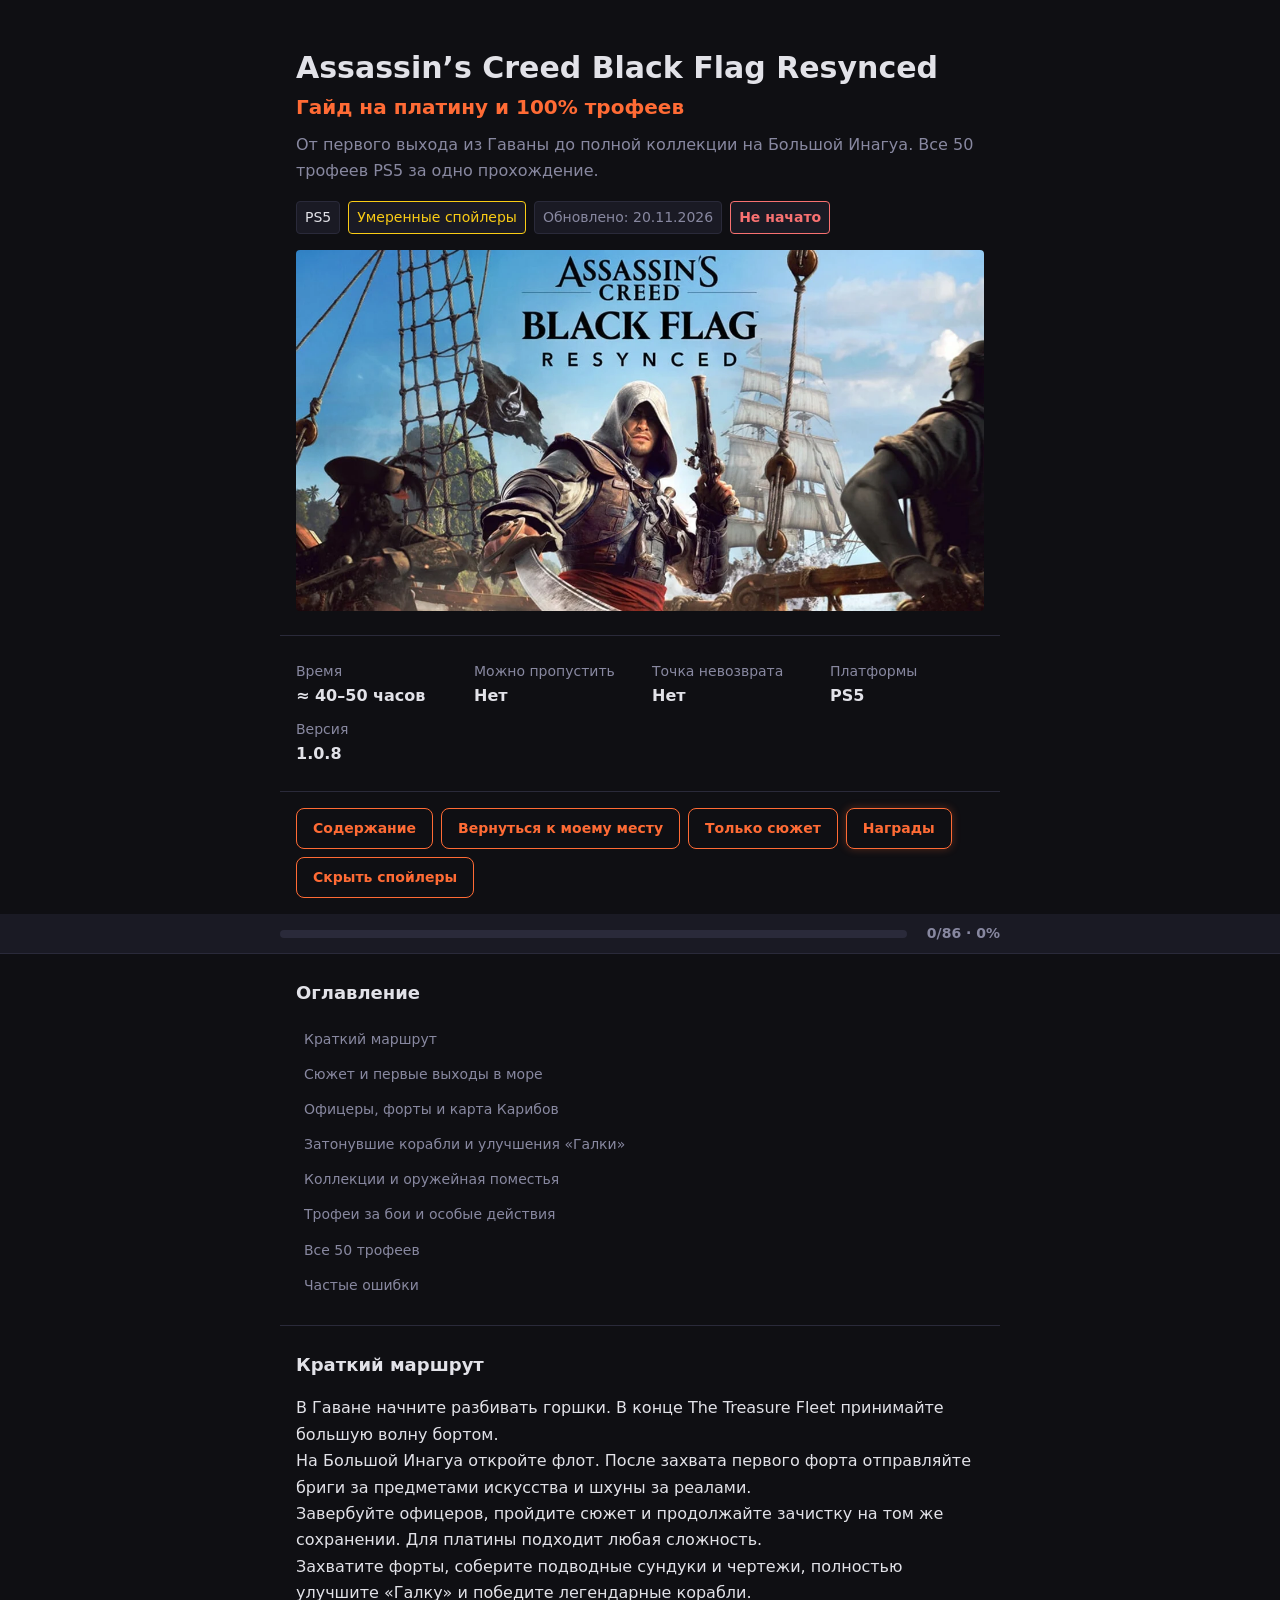
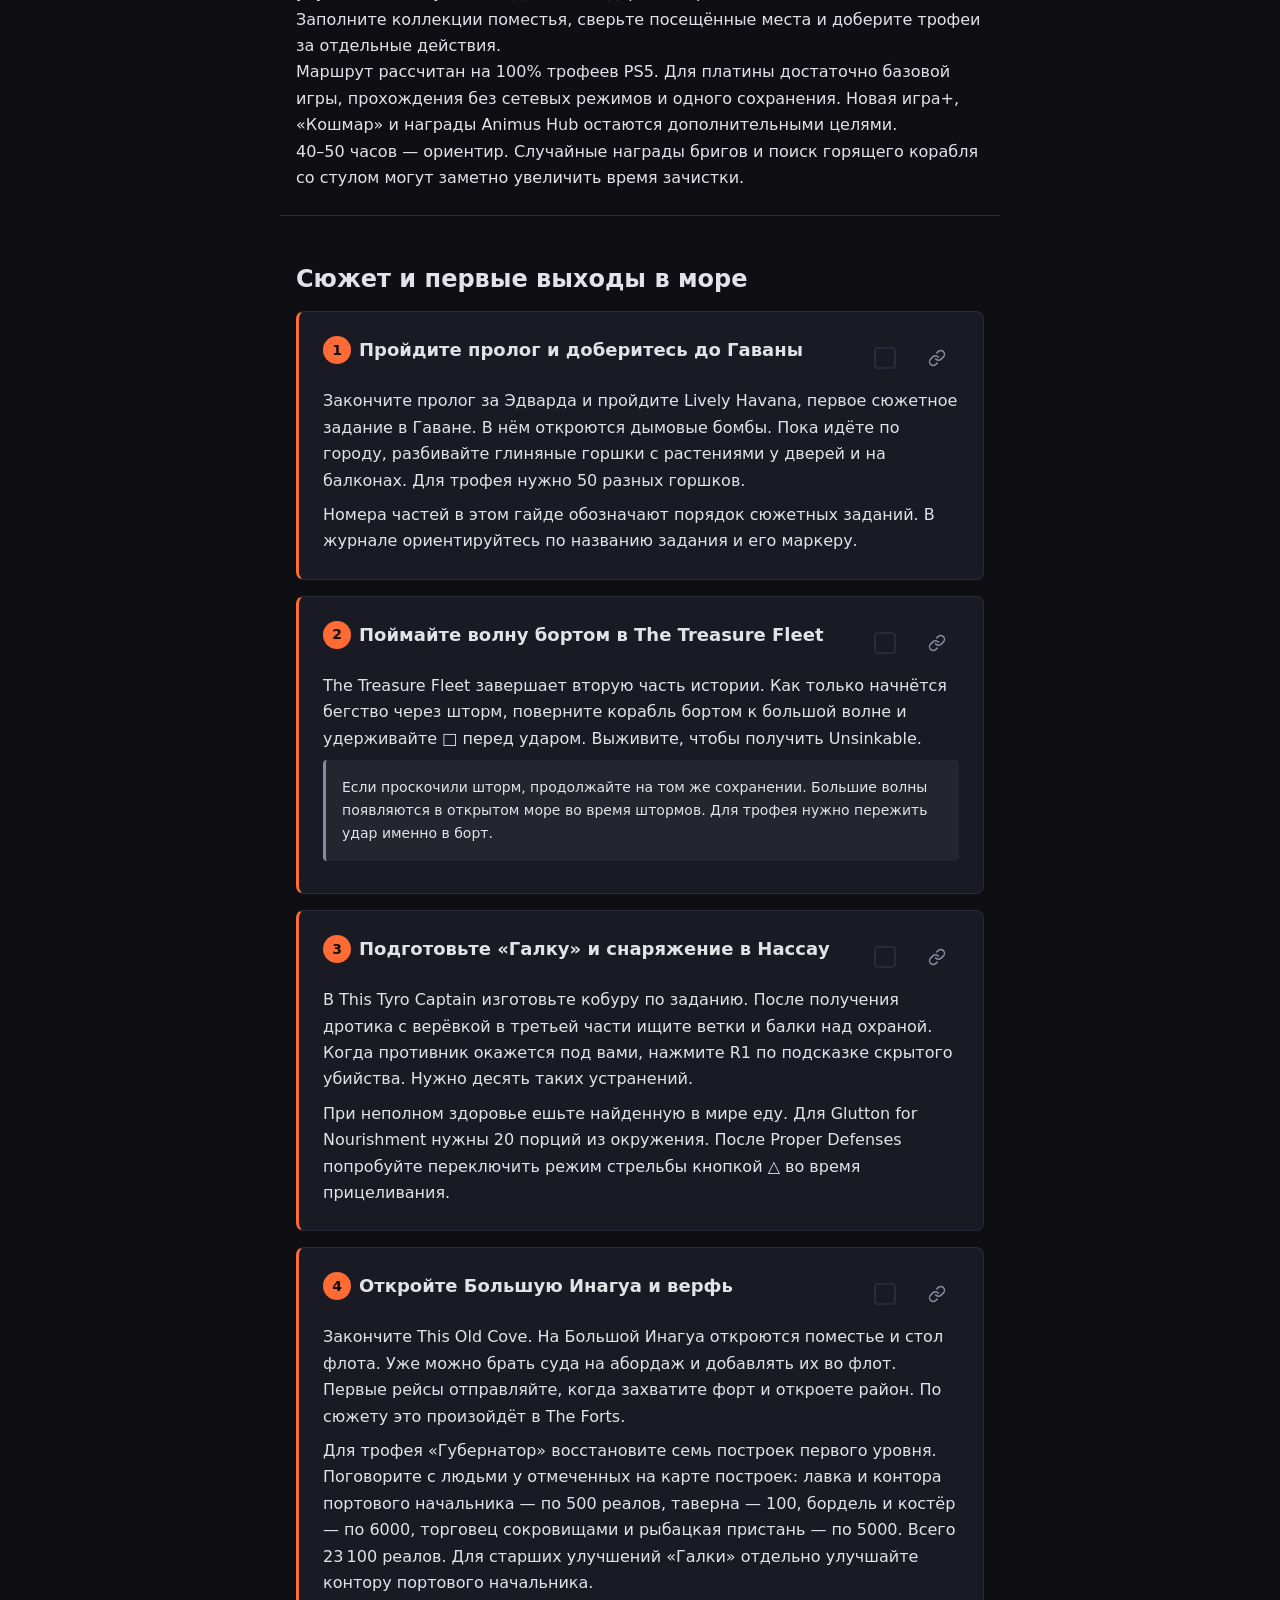
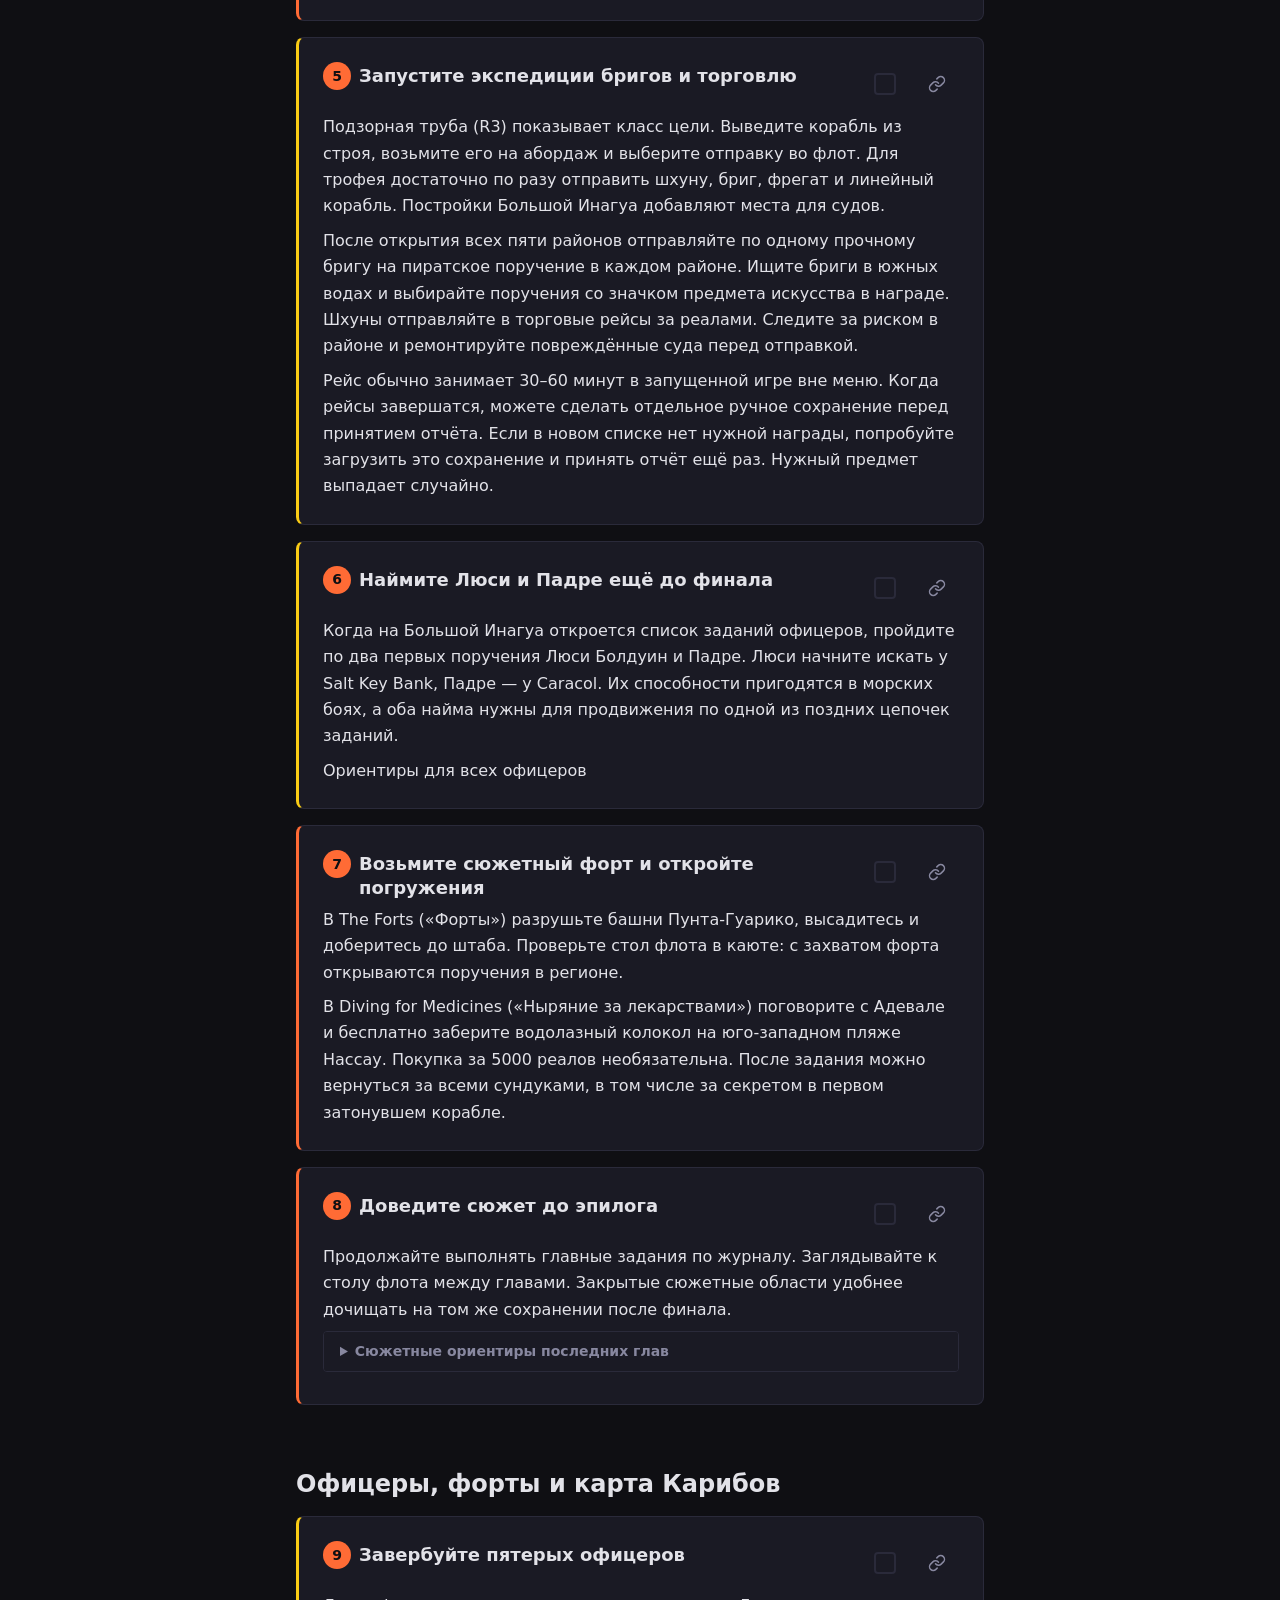
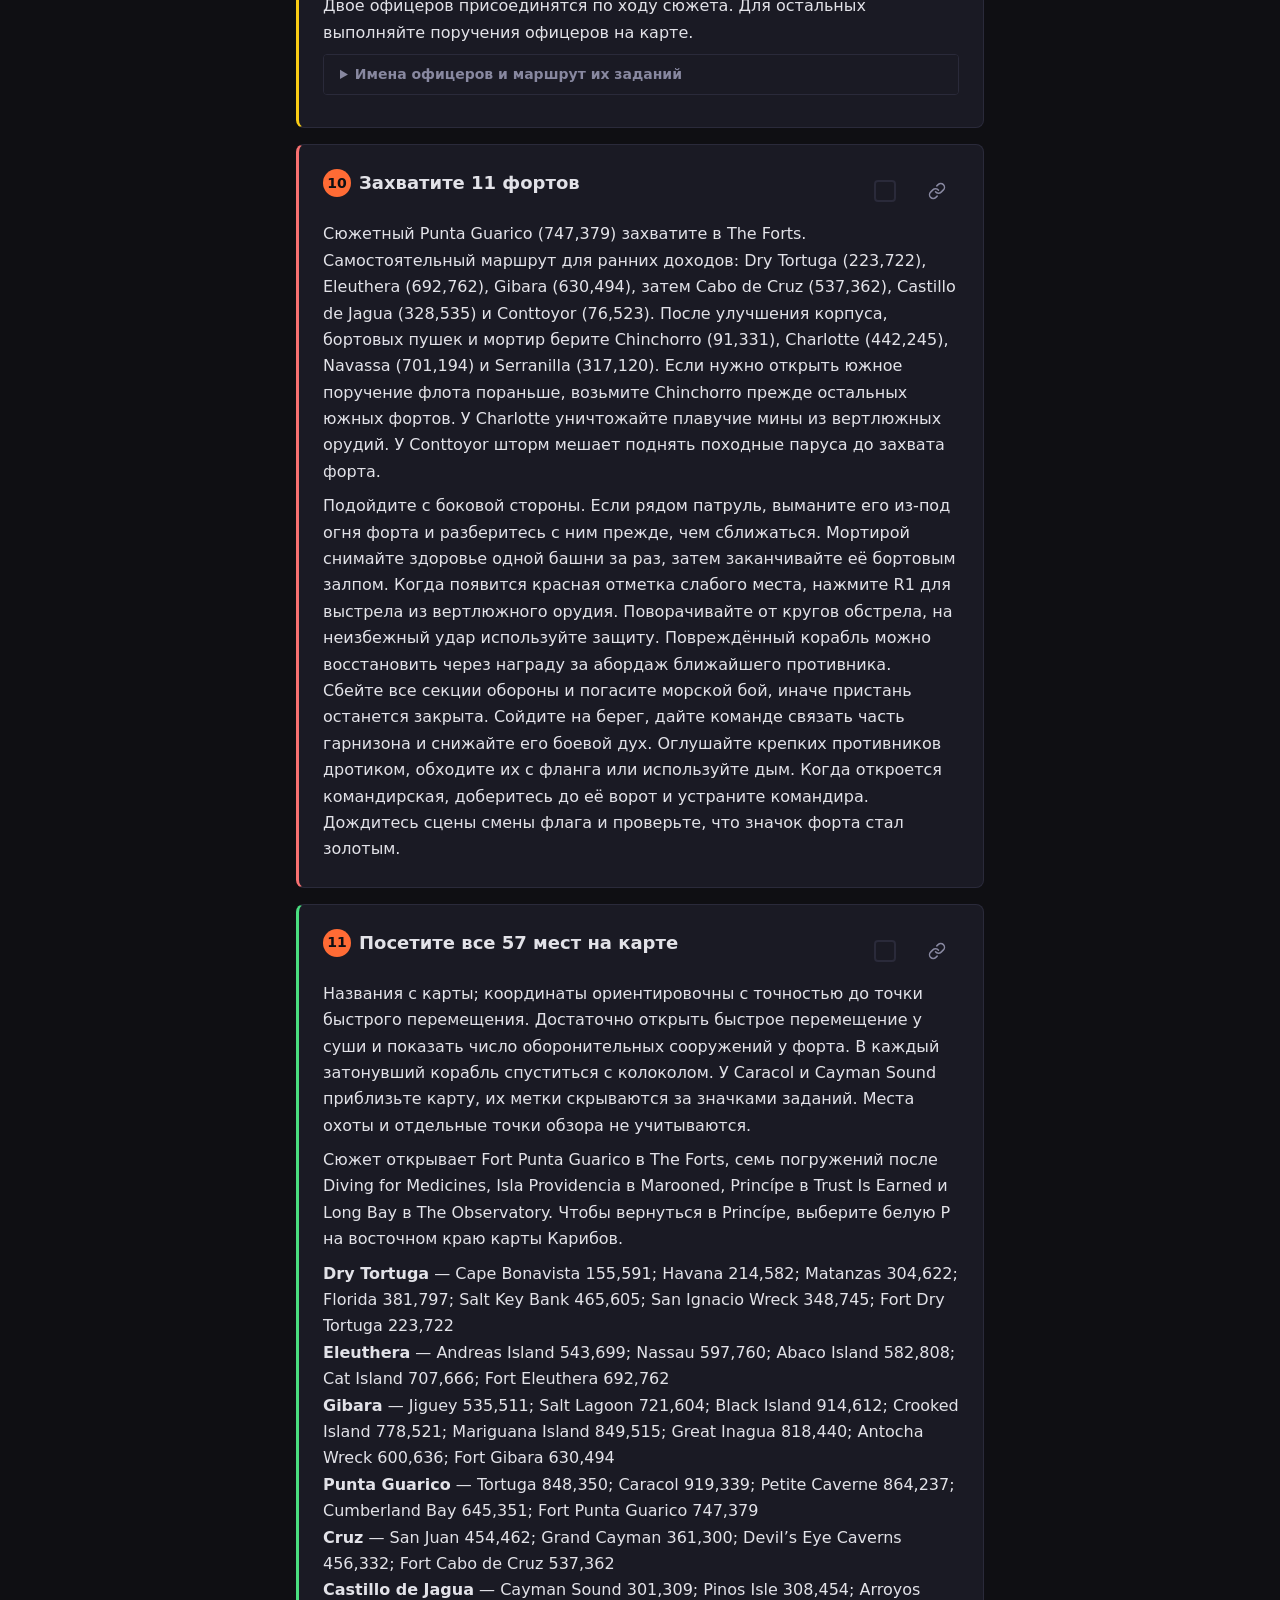
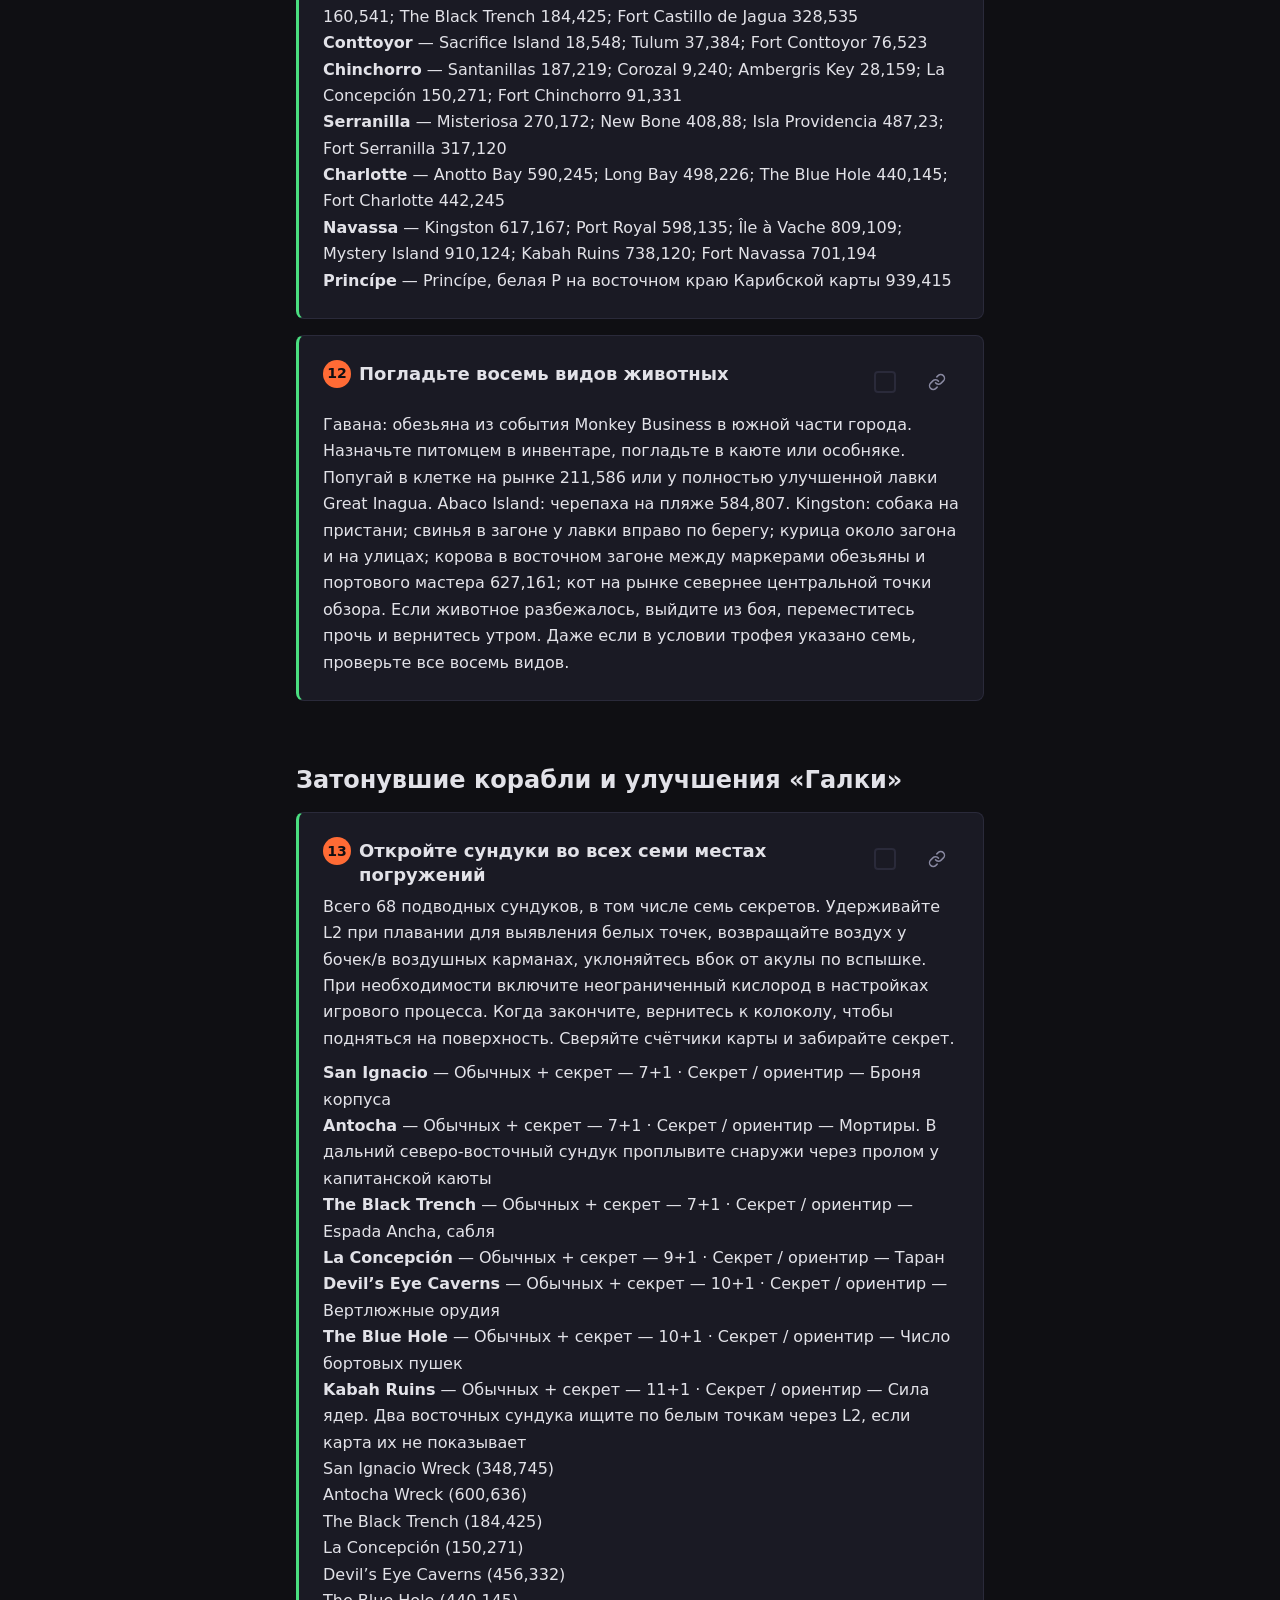
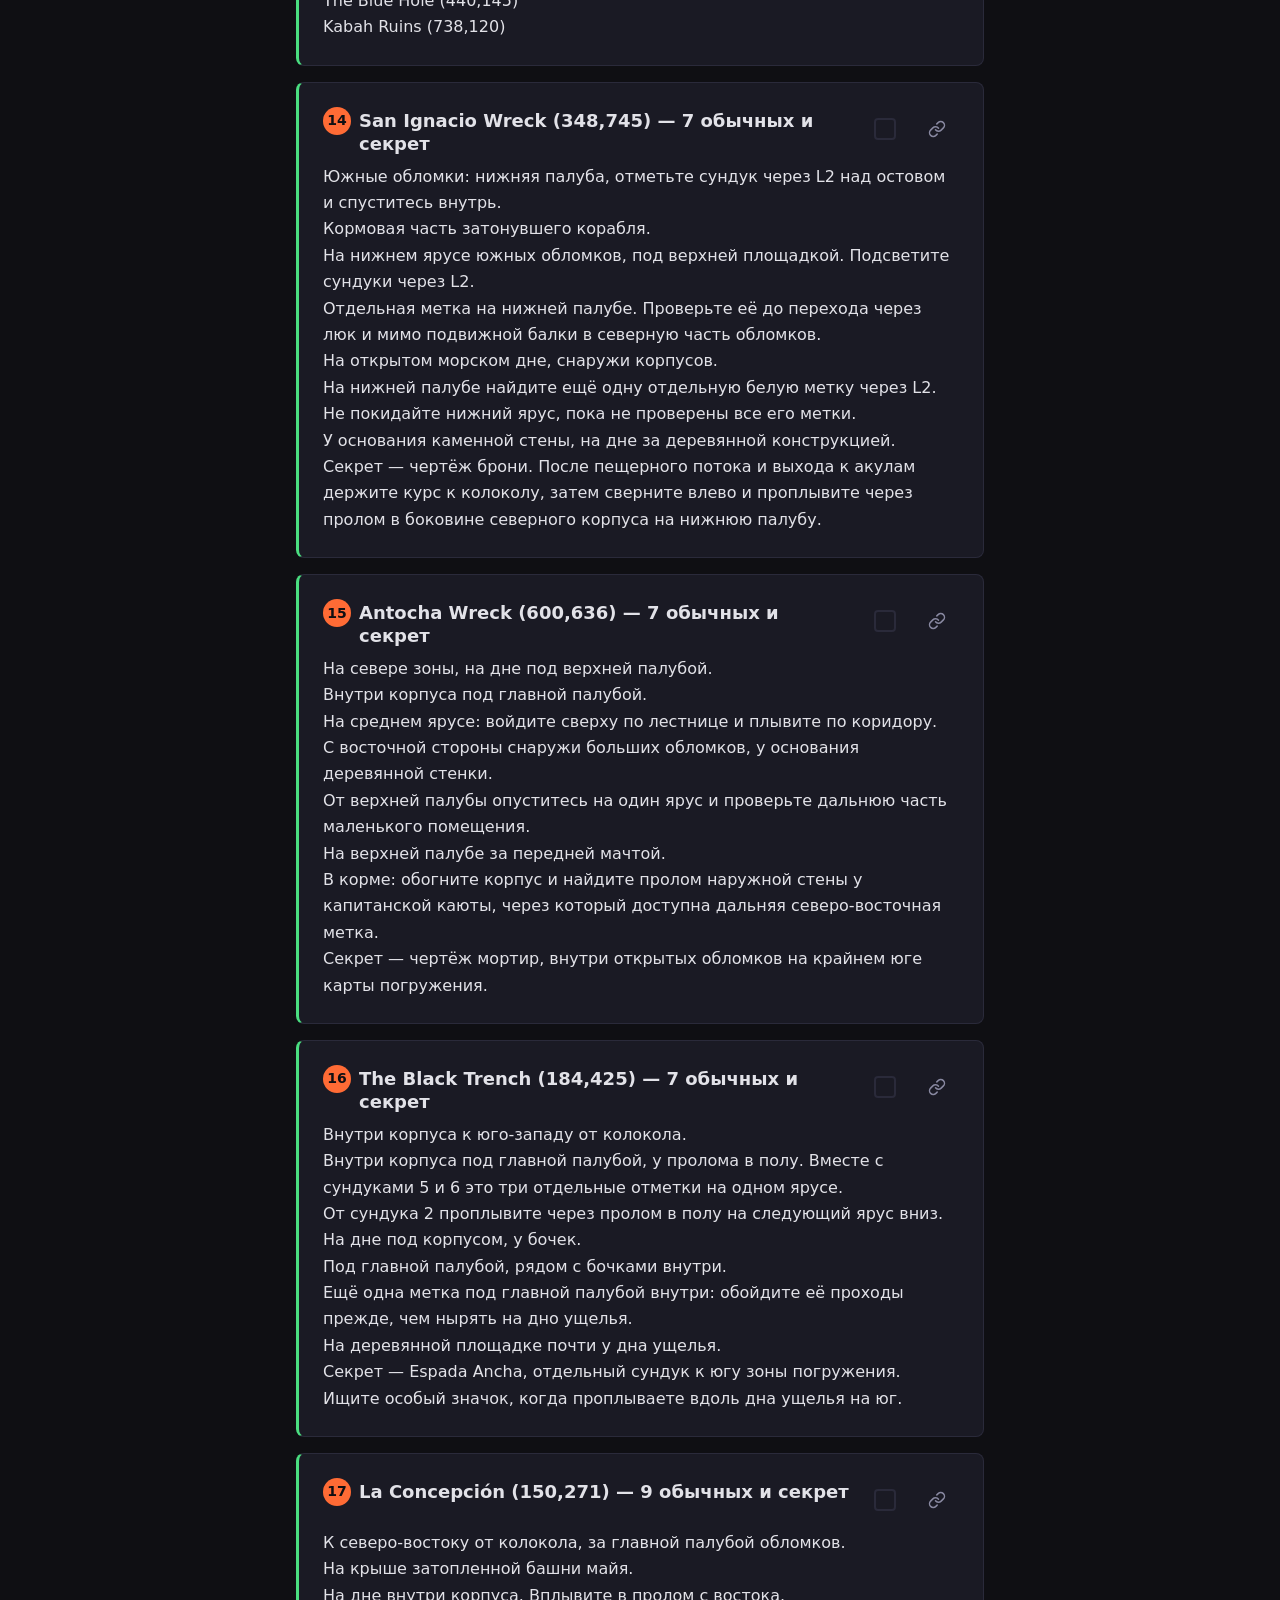
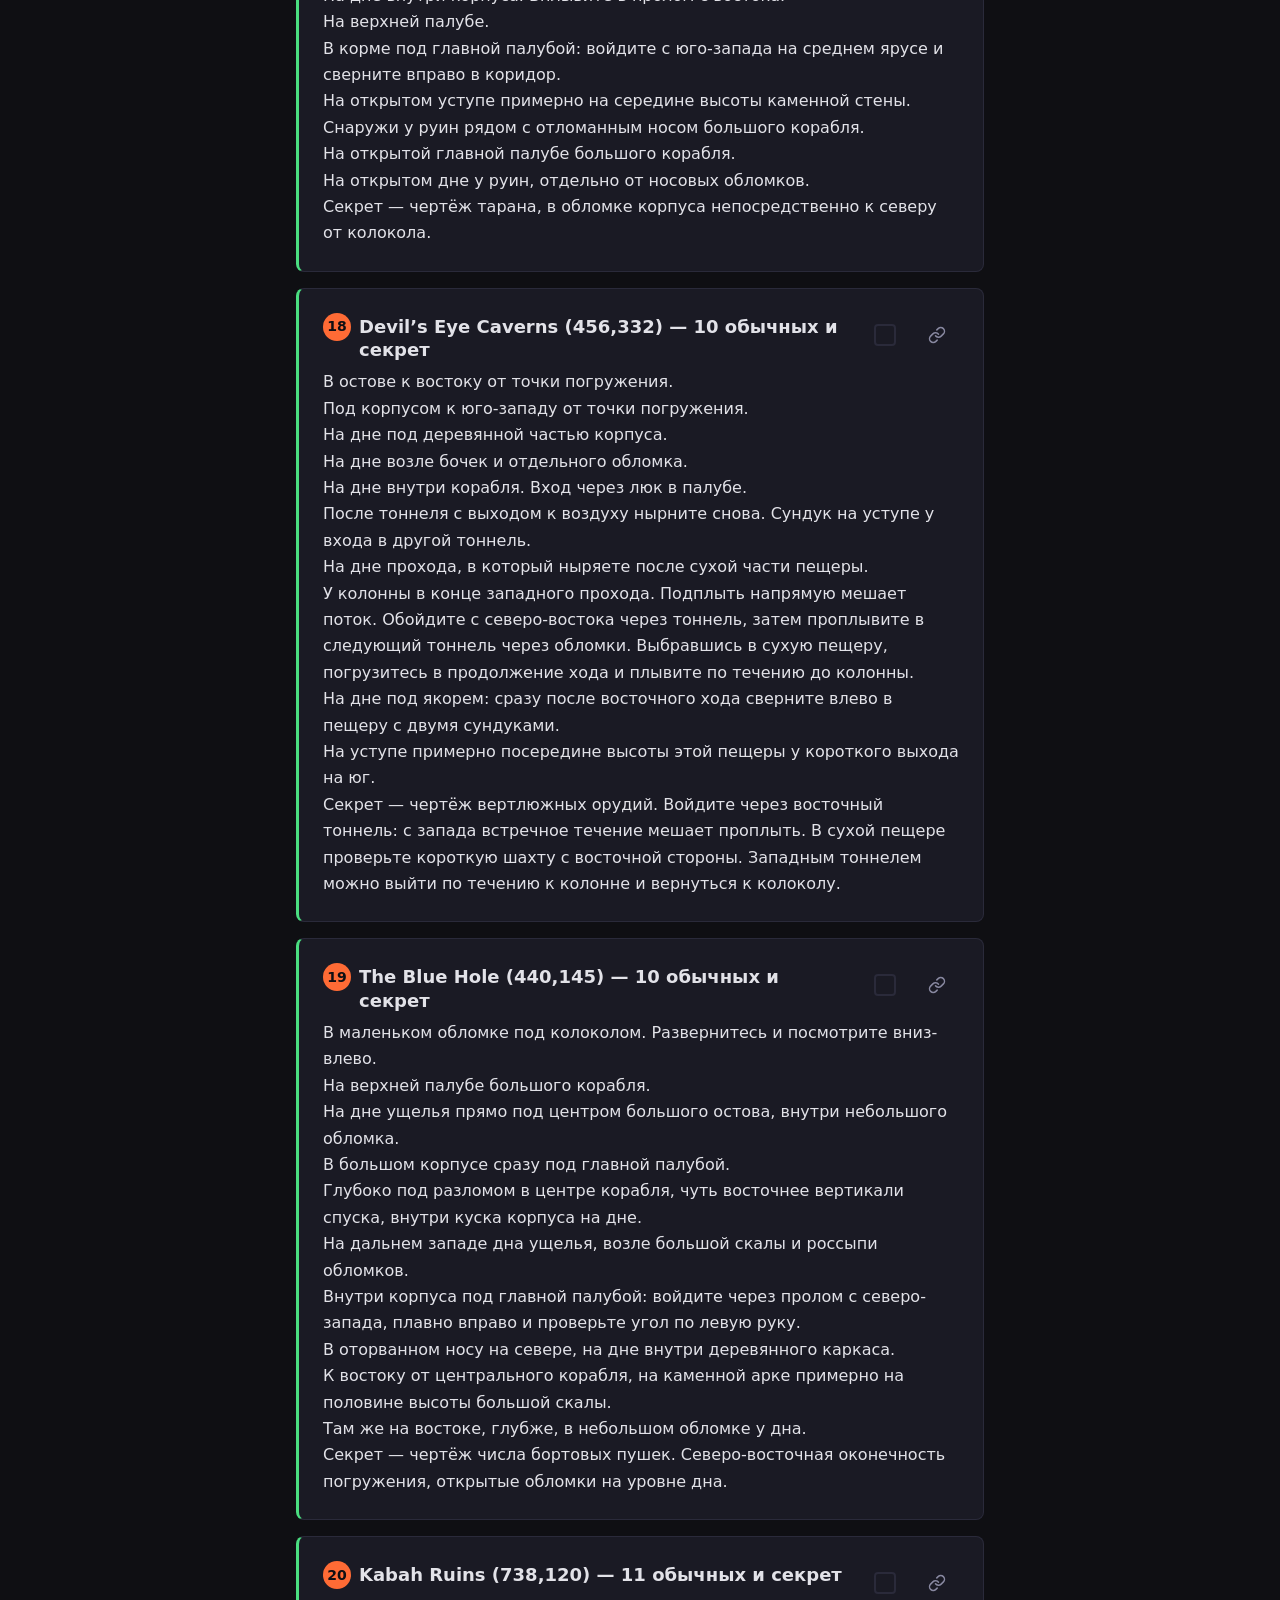
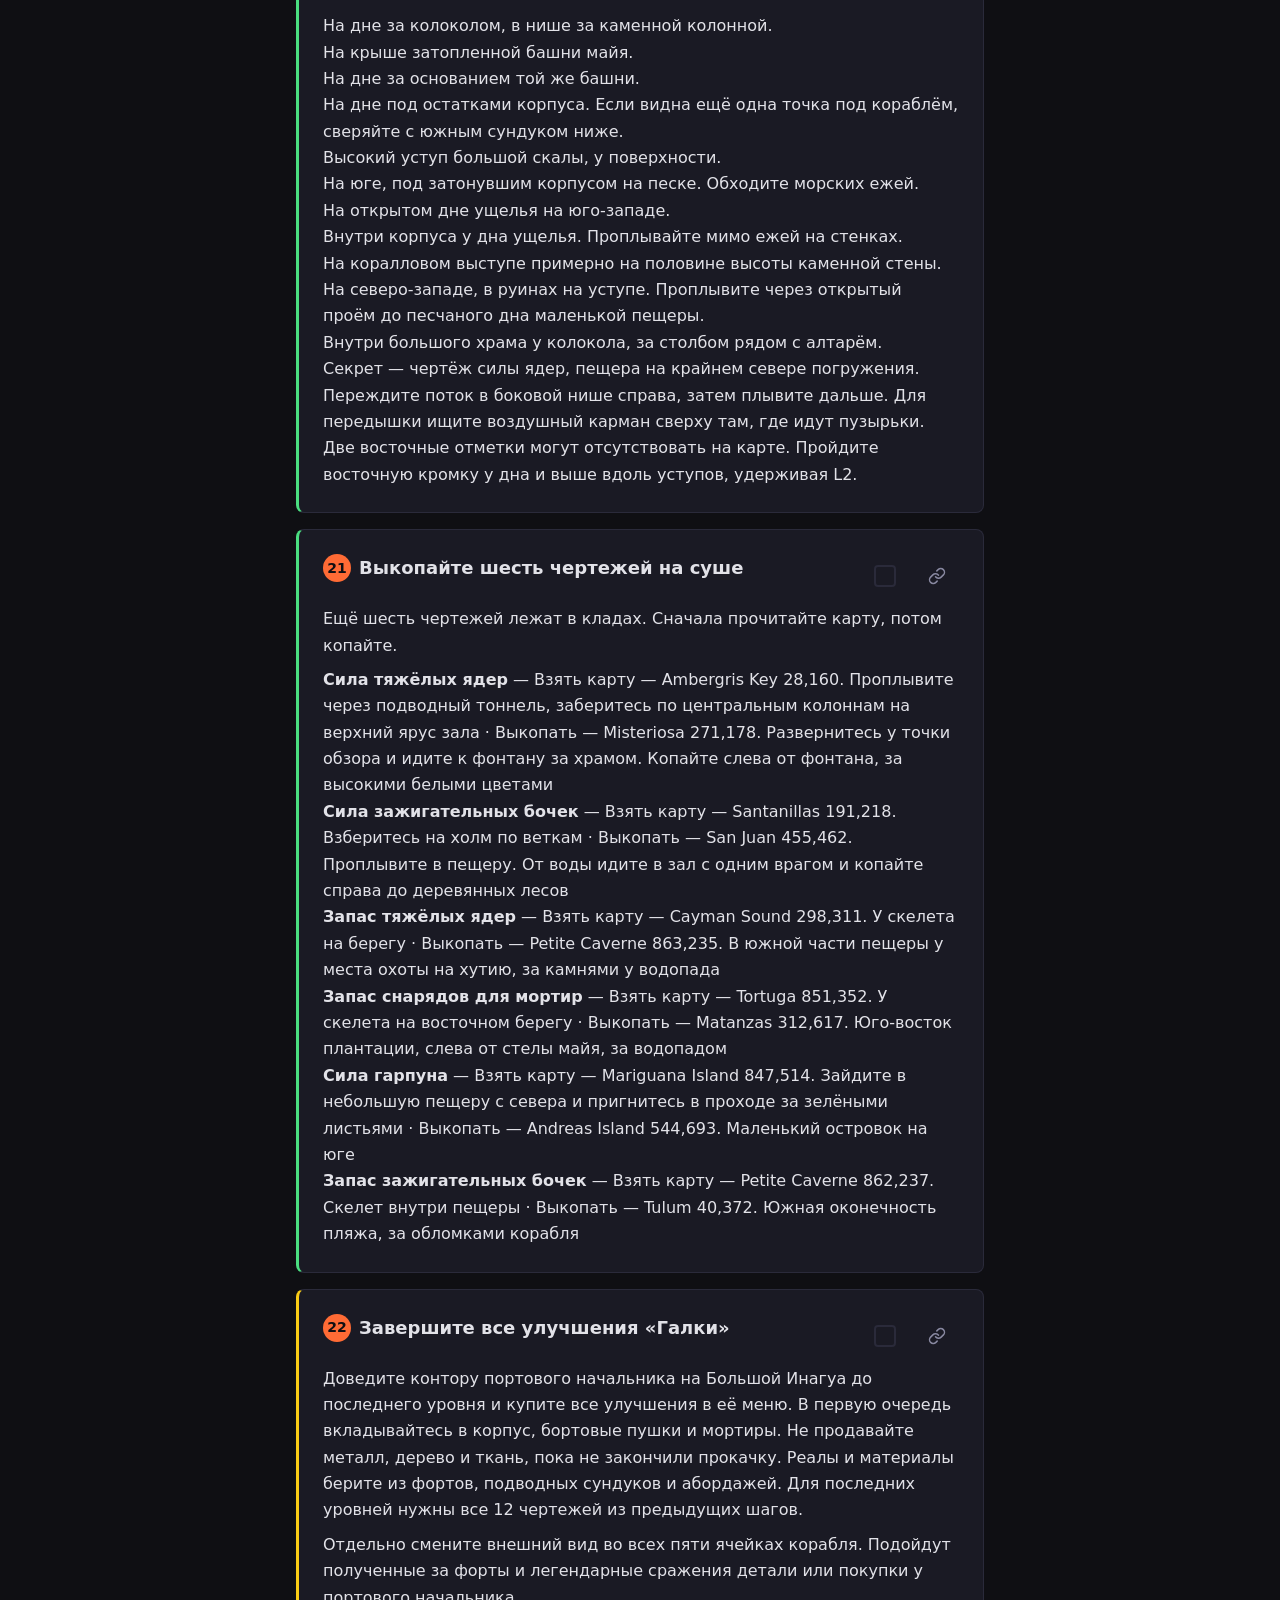
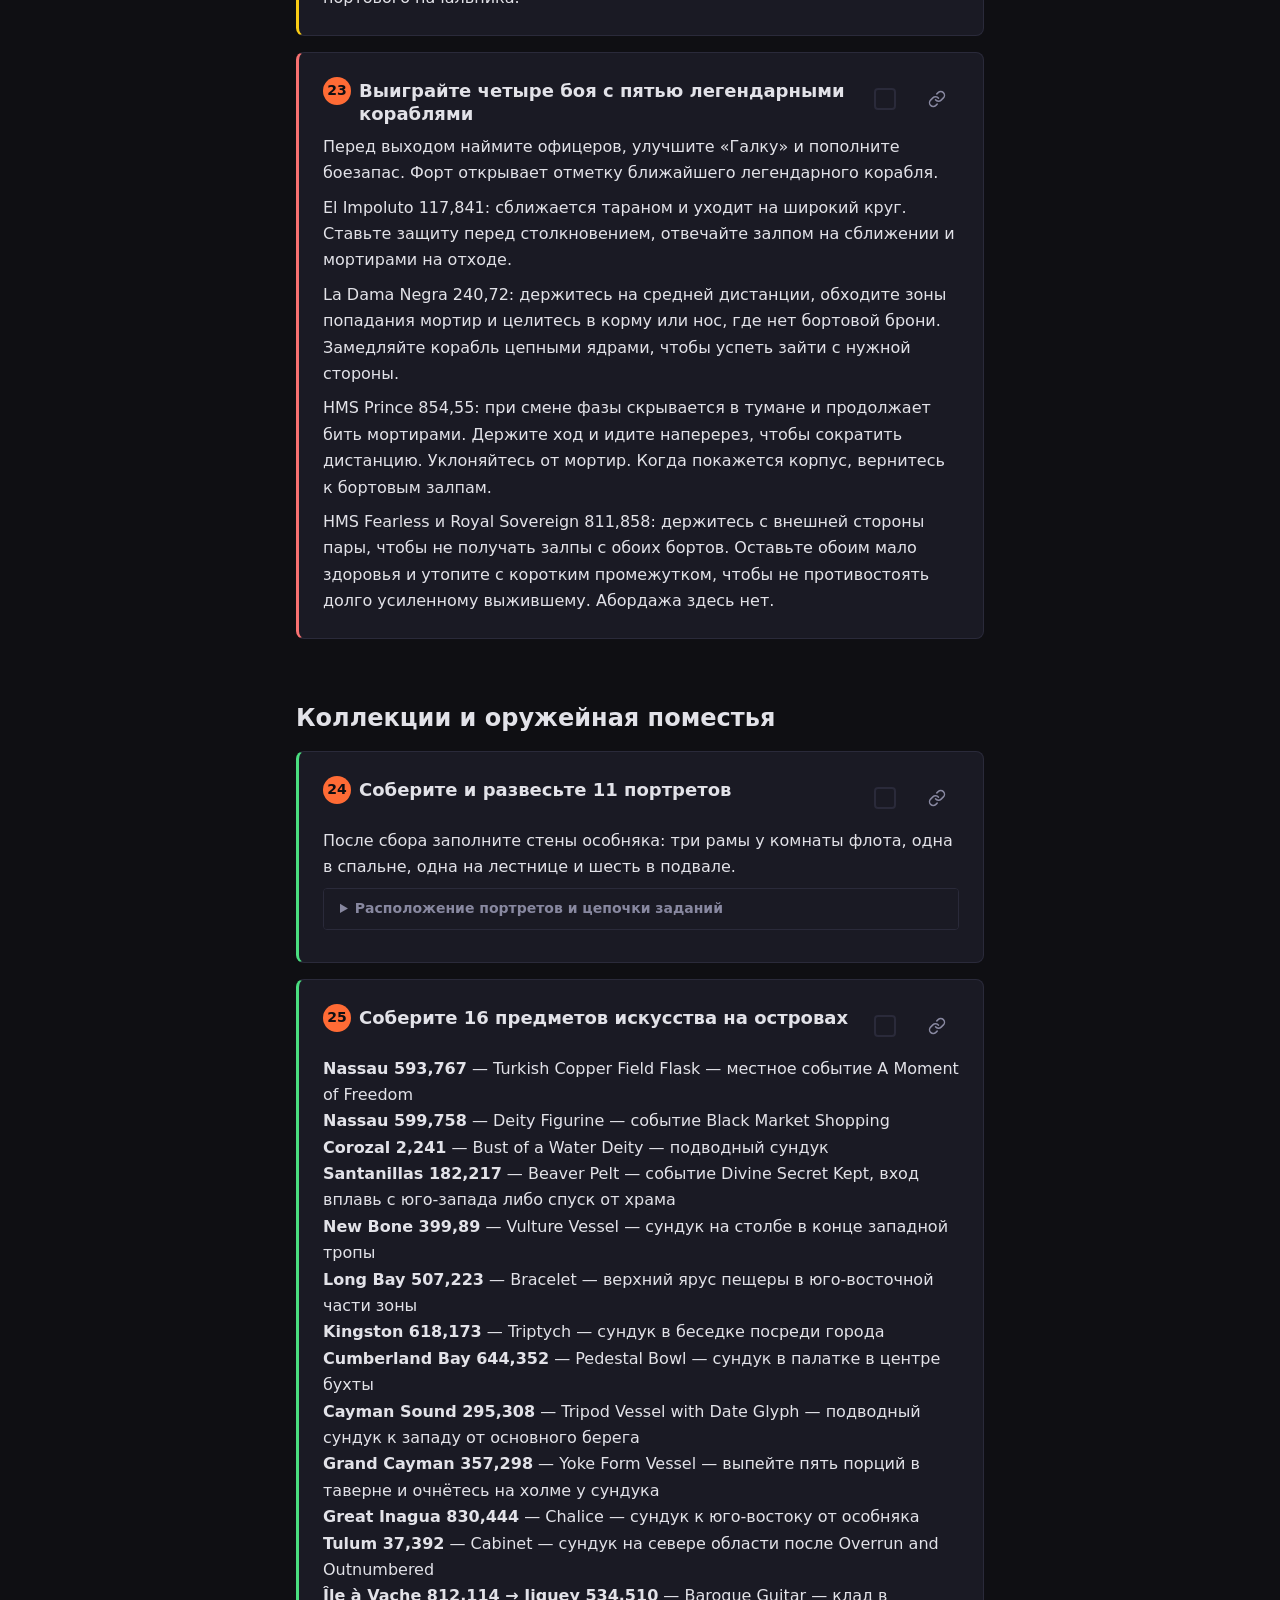
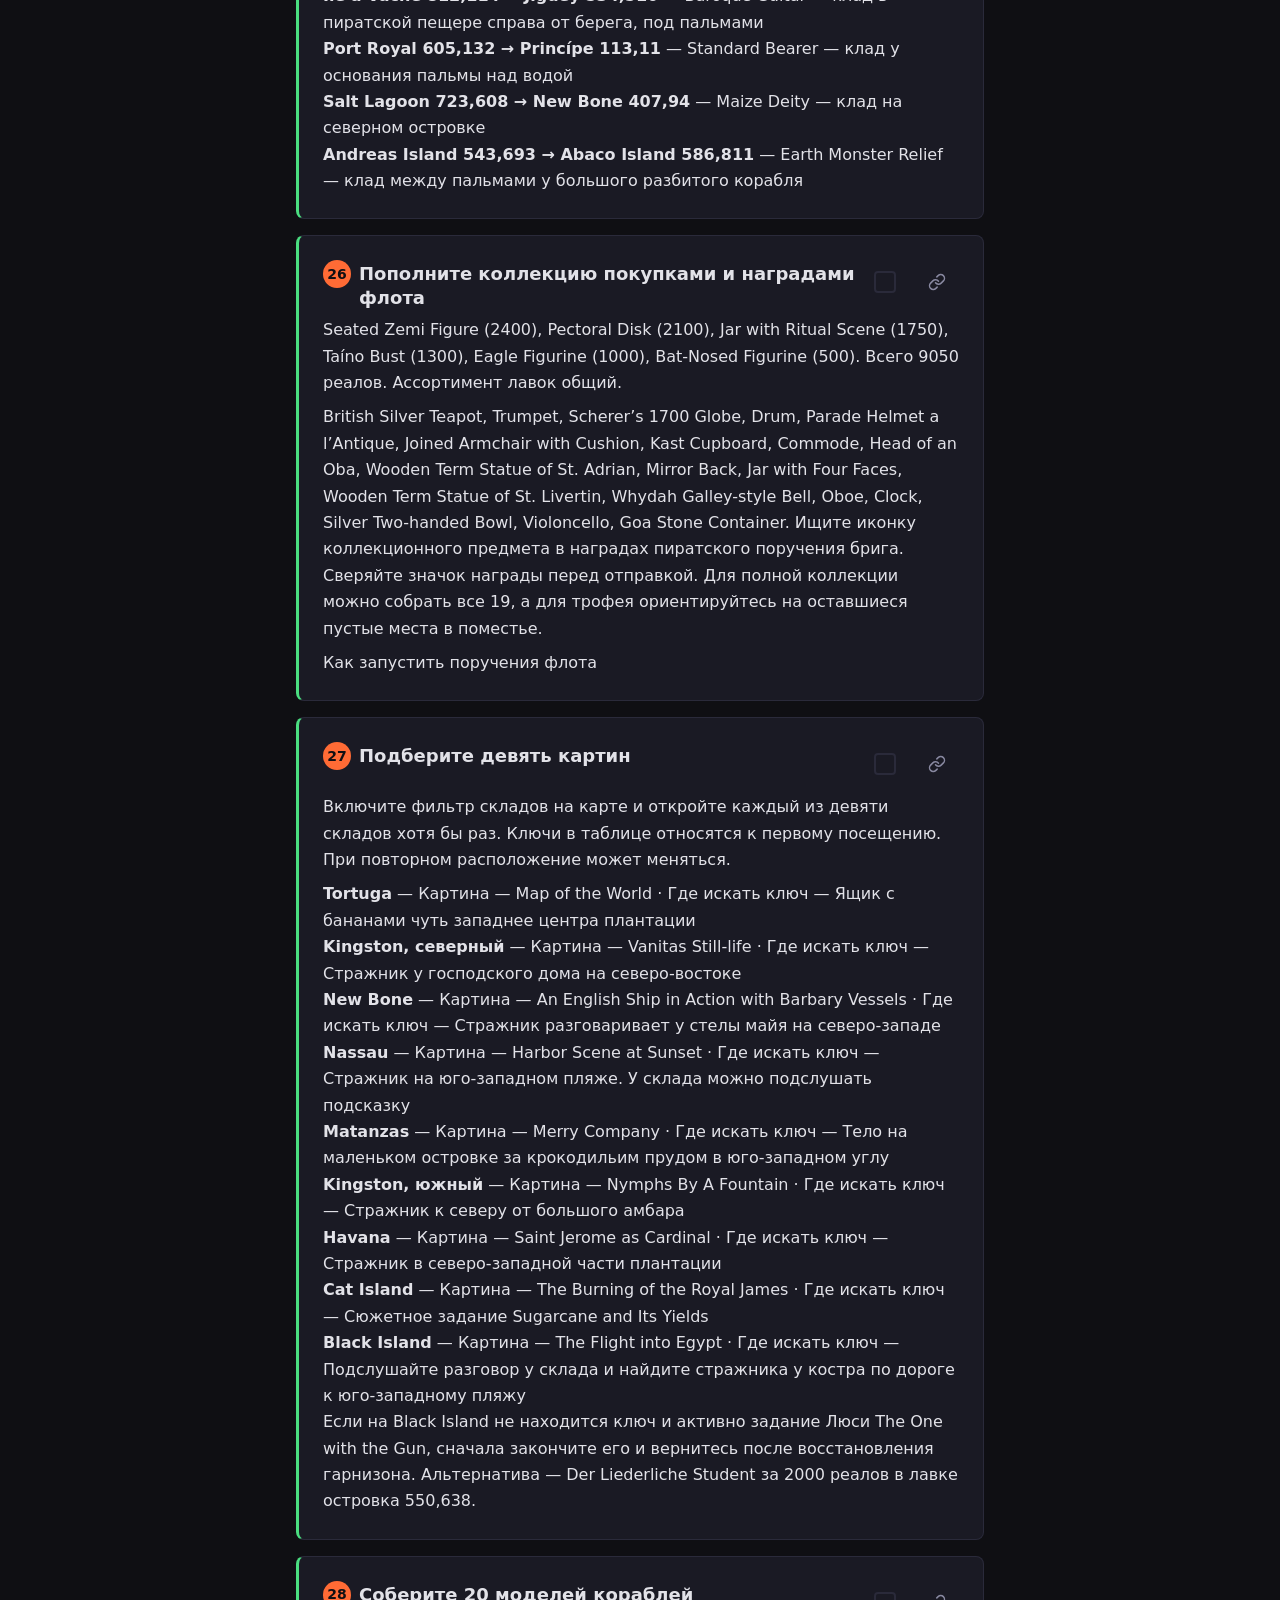
==== commit e11f1b82: "Brighten both Black Flag reward buttons" ====
--- a/docs/guides/black-flag-resynced-platinum/index.html
+++ b/docs/guides/black-flag-resynced-platinum/index.html
@@ -79,7 +79,7 @@
     <button class="quick-actions__btn" id="btn-toc" type="button" data-action="open-toc">Содержание</button>
     <button class="quick-actions__btn" id="btn-resume" type="button">Вернуться к моему месту</button>
     <button class="quick-actions__btn" id="btn-story-only" type="button">Только сюжет</button>
-    <button class="quick-actions__btn" id="btn-achievement" type="button" aria-haspopup="dialog" aria-controls="achievement-modal">Награды</button>
+    <button class="quick-actions__btn reward-action--glow" id="btn-achievement" type="button" aria-haspopup="dialog" aria-controls="achievement-modal">Награды</button>
     <button class="quick-actions__btn" id="btn-spoilers" type="button">Скрыть спойлеры</button>
   </nav>
 
@@ -1398,66 +1398,67 @@
         <p class="achievement-modal__desc" id="rewards-description">Отмечайте авторские ачивки кнопкой «Выполнено». Любую отметку можно отменить. Эти пять ачивок не влияют на 100% гайда.</p>
       </header>
       <div class="rewards-modal__body">
+        <a class="quick-actions__btn rewards-modal__create reward-action--glow" href="https://app.achvr.ru/constructor" target="_blank" rel="noopener">Создать свою ачивку</a>
         <p class="rewards-modal__count" data-rewards-count aria-live="polite" aria-atomic="true">Выполнено 0 из 5</p>
         <div class="rewards-grid">
       <article class="reward-card" data-custom-reward="custom-1" aria-labelledby="reward-custom-1-title">
         <div class="reward-card__art"><img src="media/rewards/custom-1.webp" width="480" height="300" alt="Бриг на гребне штормовой волны"></div>
-        <div class="reward-card__body"><p class="reward-card__type">Авторская ачивка</p>
+        <div class="reward-card__body"><p class="reward-card__type">Авторская ачивка · Необычная</p>
           <h3 class="reward-card__title" id="reward-custom-1-title">Бортом к шторму</h3>
           <p class="reward-card__condition" id="reward-custom-1-condition">За один выход в море переживите удар большой волны в борт и вернитесь в порт на «Галке».</p>
           <p class="reward-card__status">Не получена</p>
-          <button class="reward-card__claim" type="button" disabled title="Добавление пока недоступно" aria-describedby="reward-custom-1-title">Добавить в Ачивер</button>
+          <a class="reward-card__claim" href="https://app.achvr.ru/?rewardLinkCode=semg2yowcycd" target="_blank" rel="noopener" aria-describedby="reward-custom-1-title">Добавить в Ачивер</a>
           <button class="reward-card__toggle" type="button" data-reward-toggle aria-pressed="false" aria-describedby="reward-custom-1-title reward-custom-1-condition">Выполнено</button>
         </div>
       </article>
       <article class="reward-card" data-custom-reward="custom-2" aria-labelledby="reward-custom-2-title">
         <div class="reward-card__art"><img src="media/rewards/custom-2.webp" width="480" height="300" alt="Эскадра бригов выходит из гавани на рассвете"></div>
-        <div class="reward-card__body"><p class="reward-card__type">Авторская ачивка</p>
+        <div class="reward-card__body"><p class="reward-card__type">Авторская ачивка · Редкая</p>
           <h3 class="reward-card__title" id="reward-custom-2-title">Увидимся на Инагуа</h3>
           <p class="reward-card__condition" id="reward-custom-2-condition">Отправьте пять бригов на пиратские поручения одновременно.</p>
           <p class="reward-card__status">Не получена</p>
-          <button class="reward-card__claim" type="button" disabled title="Добавление пока недоступно" aria-describedby="reward-custom-2-title">Добавить в Ачивер</button>
+          <a class="reward-card__claim" href="https://app.achvr.ru/?rewardLinkCode=qcpsgliyaadf" target="_blank" rel="noopener" aria-describedby="reward-custom-2-title">Добавить в Ачивер</a>
           <button class="reward-card__toggle" type="button" data-reward-toggle aria-pressed="false" aria-describedby="reward-custom-2-title reward-custom-2-condition">Выполнено</button>
         </div>
       </article>
       <article class="reward-card" data-custom-reward="custom-3" aria-labelledby="reward-custom-3-title">
         <div class="reward-card__art"><img src="media/rewards/custom-3.webp" width="480" height="300" alt="Водолазный шлем у сундука среди обломков"></div>
-        <div class="reward-card__body"><p class="reward-card__type">Авторская ачивка</p>
+        <div class="reward-card__body"><p class="reward-card__type">Авторская ачивка · Эпическая</p>
           <h3 class="reward-card__title" id="reward-custom-3-title">Чёрная впадина</h3>
           <p class="reward-card__condition" id="reward-custom-3-condition">За одно погружение в The Black Trench доплывите до разбитого колокола, заберите Espada Ancha и вернитесь к своему колоколу.</p>
           <p class="reward-card__status">Не получена</p>
-          <button class="reward-card__claim" type="button" disabled title="Добавление пока недоступно" aria-describedby="reward-custom-3-title">Добавить в Ачивер</button>
+          <a class="reward-card__claim" href="https://app.achvr.ru/?rewardLinkCode=sf6a8y92xvgj" target="_blank" rel="noopener" aria-describedby="reward-custom-3-title">Добавить в Ачивер</a>
           <button class="reward-card__toggle" type="button" data-reward-toggle aria-pressed="false" aria-describedby="reward-custom-3-title reward-custom-3-condition">Выполнено</button>
         </div>
       </article>
       <article class="reward-card" data-custom-reward="custom-4" aria-labelledby="reward-custom-4-title">
         <div class="reward-card__art"><img src="media/rewards/custom-4.webp" width="480" height="300" alt="Корабль у захваченного морского форта"></div>
-        <div class="reward-card__body"><p class="reward-card__type">Авторская ачивка</p>
+        <div class="reward-card__body"><p class="reward-card__type">Авторская ачивка · Редкая</p>
           <h3 class="reward-card__title" id="reward-custom-4-title">Поднять свой флаг</h3>
           <p class="reward-card__condition" id="reward-custom-4-condition">Захватите форт, а перед уходом из района потратьте добытые материалы на улучшение «Галки» у портового начальника.</p>
           <p class="reward-card__status">Не получена</p>
-          <button class="reward-card__claim" type="button" disabled title="Добавление пока недоступно" aria-describedby="reward-custom-4-title">Добавить в Ачивер</button>
+          <a class="reward-card__claim" href="https://app.achvr.ru/?rewardLinkCode=qwq7aetb7tbr" target="_blank" rel="noopener" aria-describedby="reward-custom-4-title">Добавить в Ачивер</a>
           <button class="reward-card__toggle" type="button" data-reward-toggle aria-pressed="false" aria-describedby="reward-custom-4-title reward-custom-4-condition">Выполнено</button>
         </div>
       </article>
       <article class="reward-card" data-custom-reward="custom-5" aria-labelledby="reward-custom-5-title">
         <div class="reward-card__art"><img src="media/rewards/custom-5.webp" width="480" height="300" alt="Капуцин сидит на борту корабля у островной гавани"></div>
-        <div class="reward-card__body"><p class="reward-card__type">Авторская ачивка</p>
+        <div class="reward-card__body"><p class="reward-card__type">Авторская ачивка · Обычная</p>
           <h3 class="reward-card__title" id="reward-custom-5-title">Хвостатый матрос</h3>
           <p class="reward-card__condition" id="reward-custom-5-condition">Возьмите обезьяну из Гаваны в питомцы и погладьте её в капитанской каюте.</p>
           <p class="reward-card__status">Не получена</p>
-          <button class="reward-card__claim" type="button" disabled title="Добавление пока недоступно" aria-describedby="reward-custom-5-title">Добавить в Ачивер</button>
+          <a class="reward-card__claim" href="https://app.achvr.ru/?rewardLinkCode=5a7a7p3u5ktb" target="_blank" rel="noopener" aria-describedby="reward-custom-5-title">Добавить в Ачивер</a>
           <button class="reward-card__toggle" type="button" data-reward-toggle aria-pressed="false" aria-describedby="reward-custom-5-title reward-custom-5-condition">Выполнено</button>
         </div>
       </article>
       <article class="reward-card" data-completion-reward aria-labelledby="reward-completion-title">
         <div class="reward-card__art"><img src="media/rewards/completion.webp" width="480" height="300" alt="Парусник над розой ветров в бирюзовом море"></div>
-        <div class="reward-card__body"><p class="reward-card__type">Награда за 100%</p>
+        <div class="reward-card__body"><p class="reward-card__type">Награда за 100% · Легендарная</p>
           <h3 class="reward-card__title" id="reward-completion-title">От Гаваны до горизонта</h3>
           <p class="reward-card__condition">Отметьте все основные шаги и трофеи. Награда откроется автоматически.</p>
           <p class="reward-card__status">Не получена</p>
           <p class="reward-card__progress" data-completion-progress>Шаги и трофеи: 0 из 86</p>
-          <button class="reward-card__claim" type="button" disabled title="Добавление пока недоступно" aria-describedby="reward-completion-title">Добавить в Ачивер</button>
+          <a class="reward-card__claim" href="https://app.achvr.ru/?rewardLinkCode=b3d82wjh8x5v" target="_blank" rel="noopener" aria-describedby="reward-completion-title">Добавить в Ачивер</a>
         </div>
       </article>
         </div>
--- a/docs/assets/css/guide.css
+++ b/docs/assets/css/guide.css
@@ -989,6 +989,29 @@
   min-height: 0;
 }
 
+.rewards-modal__create {
+  display: inline-block;
+  margin-bottom: 12px;
+  text-decoration: none;
+}
+
+.reward-action--glow {
+  border-color: var(--color-accent);
+  box-shadow: 0 0 9px color-mix(in srgb, var(--color-accent) 30%, transparent);
+}
+
+@media (prefers-reduced-motion: no-preference) {
+  .reward-action--glow {
+    animation: reward-action-glow 2.6s ease-in-out infinite;
+  }
+}
+
+@keyframes reward-action-glow {
+  50% {
+    box-shadow: 0 0 18px color-mix(in srgb, var(--color-accent) 68%, transparent);
+  }
+}
+
 .rewards-modal__count {
   margin-bottom: 12px;
   color: var(--color-muted);
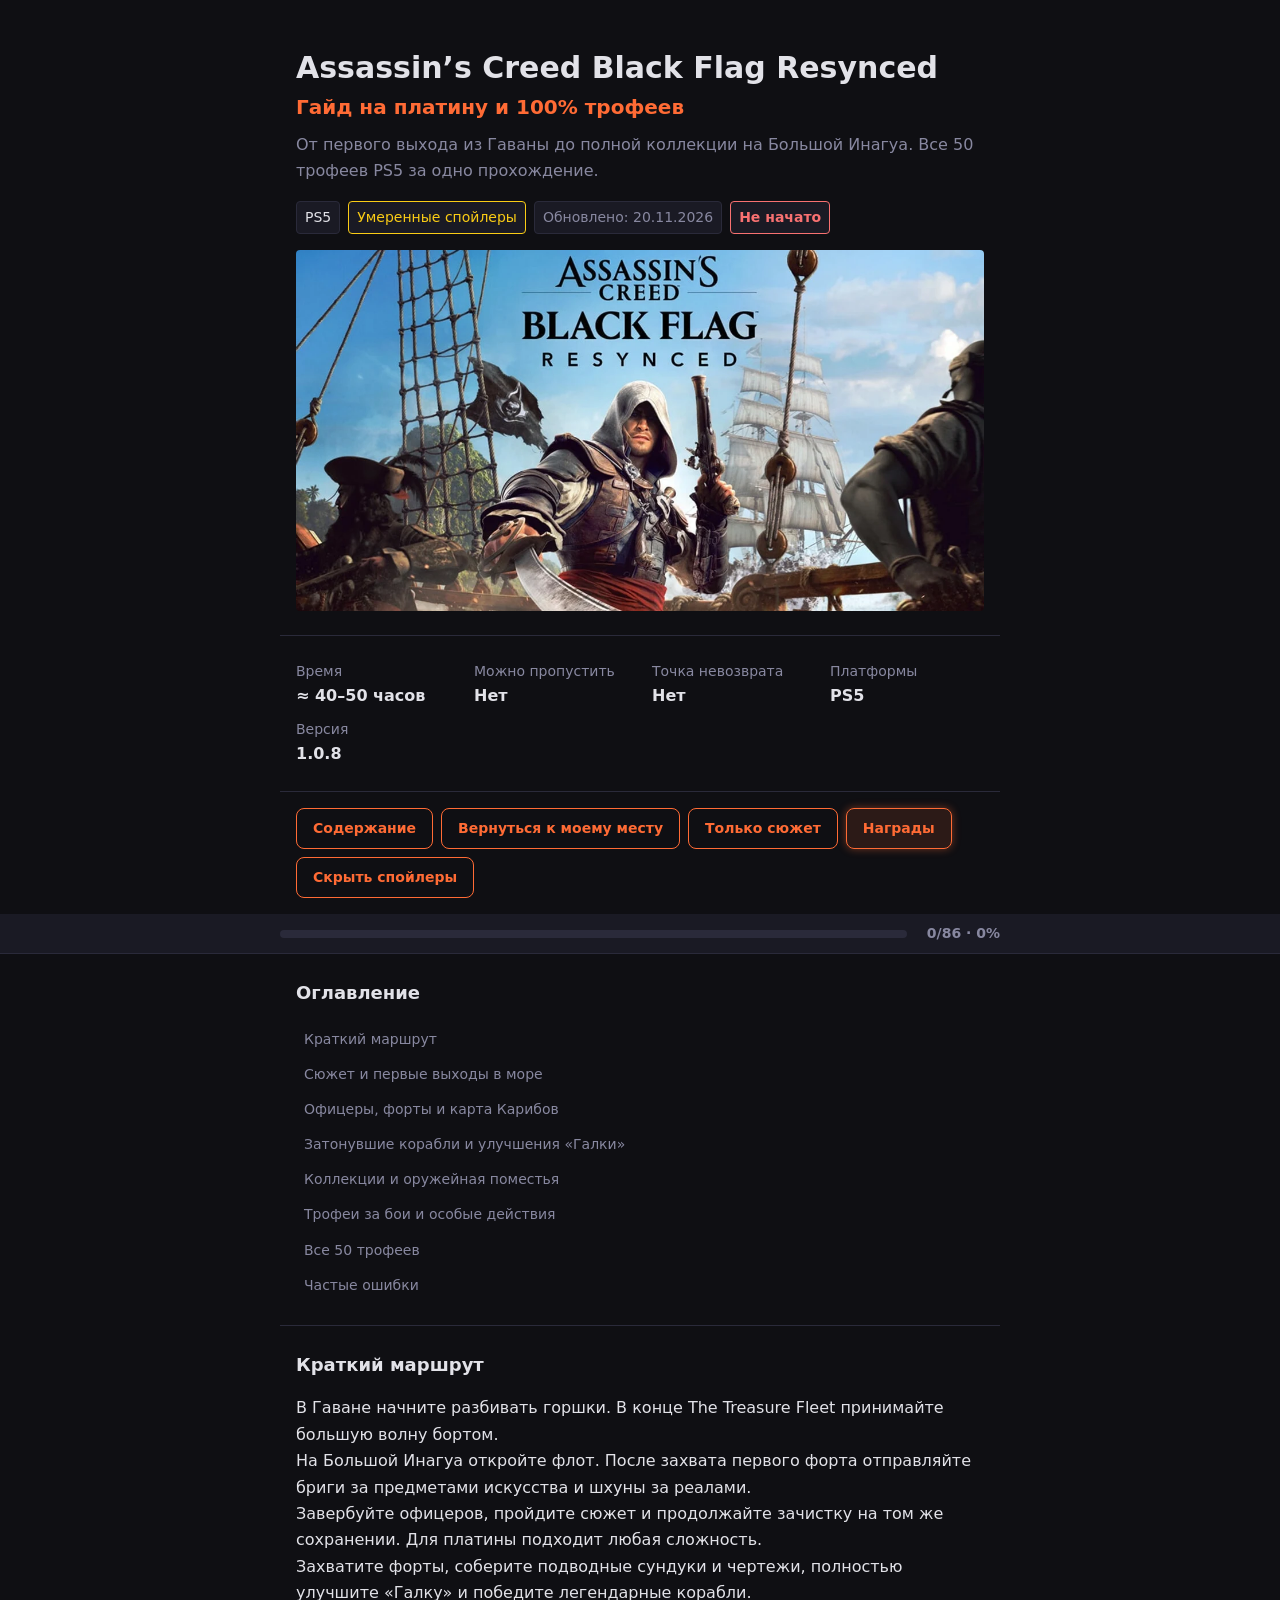
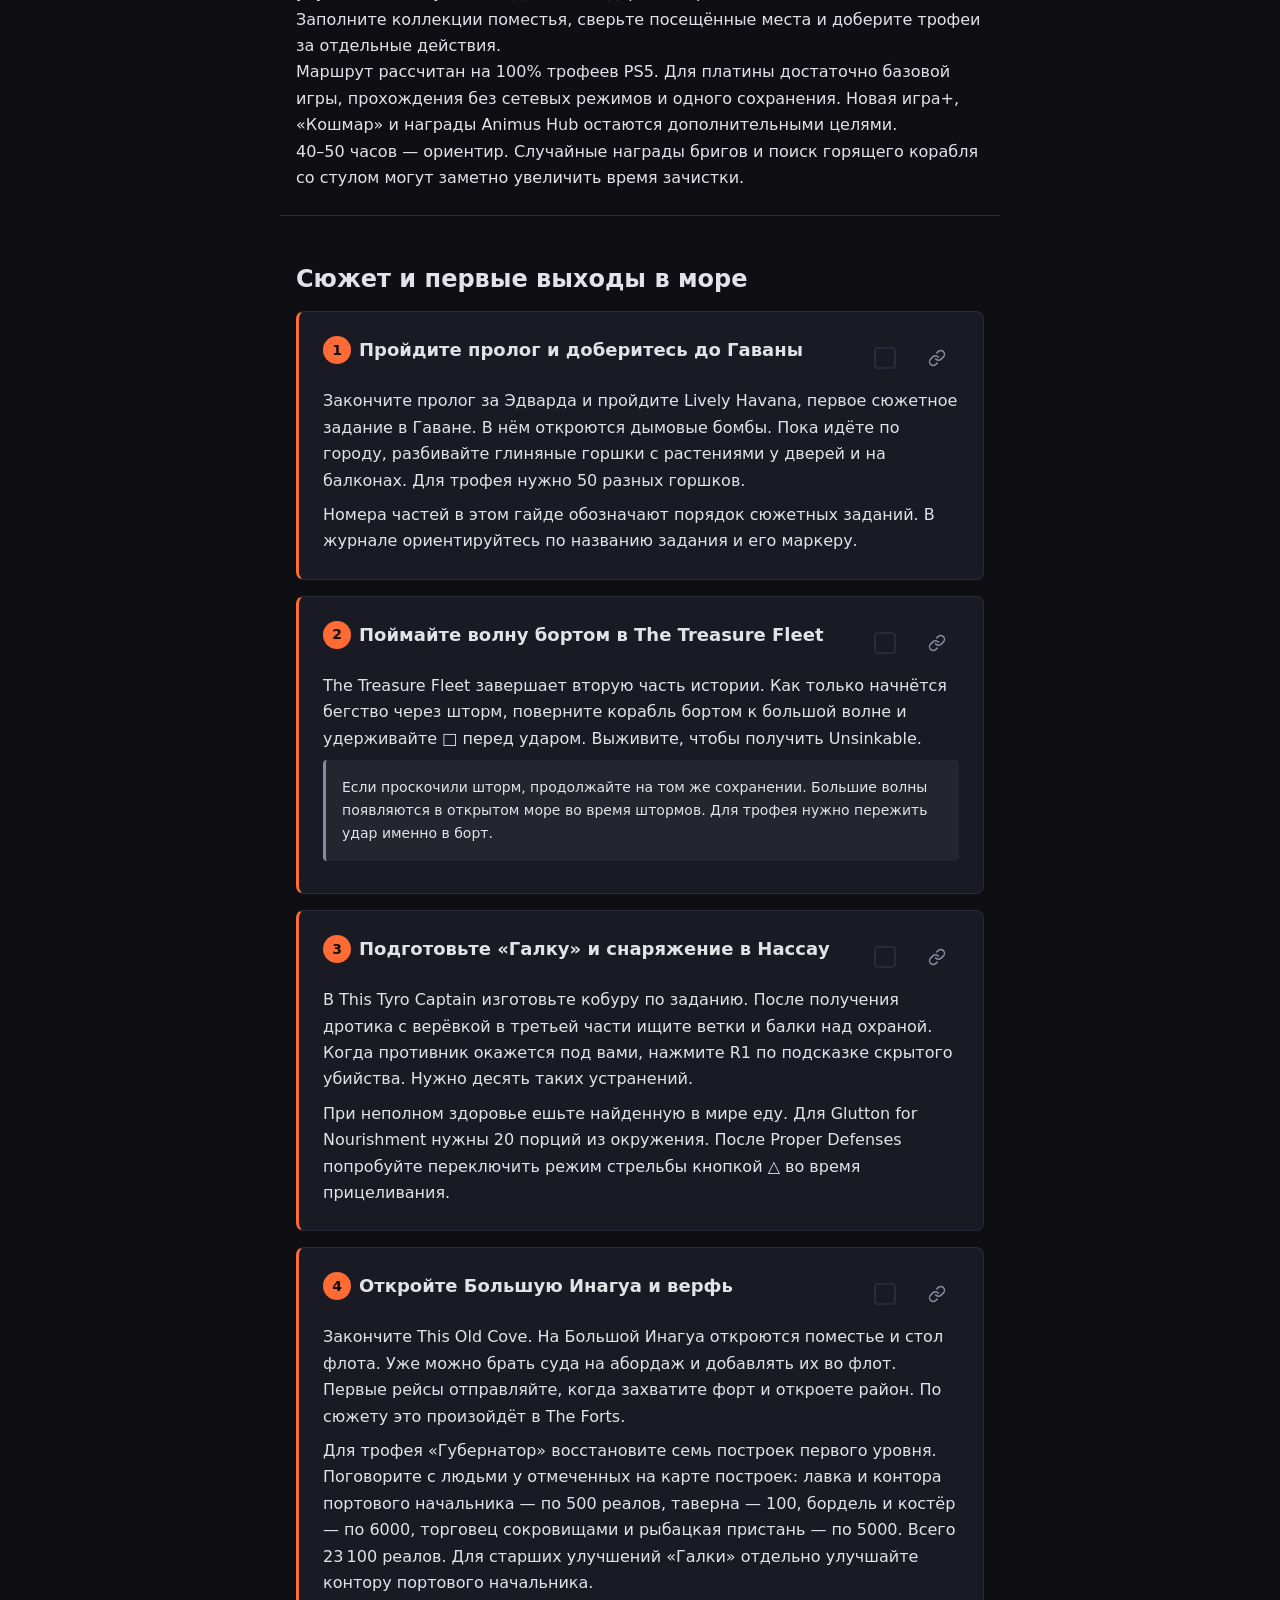
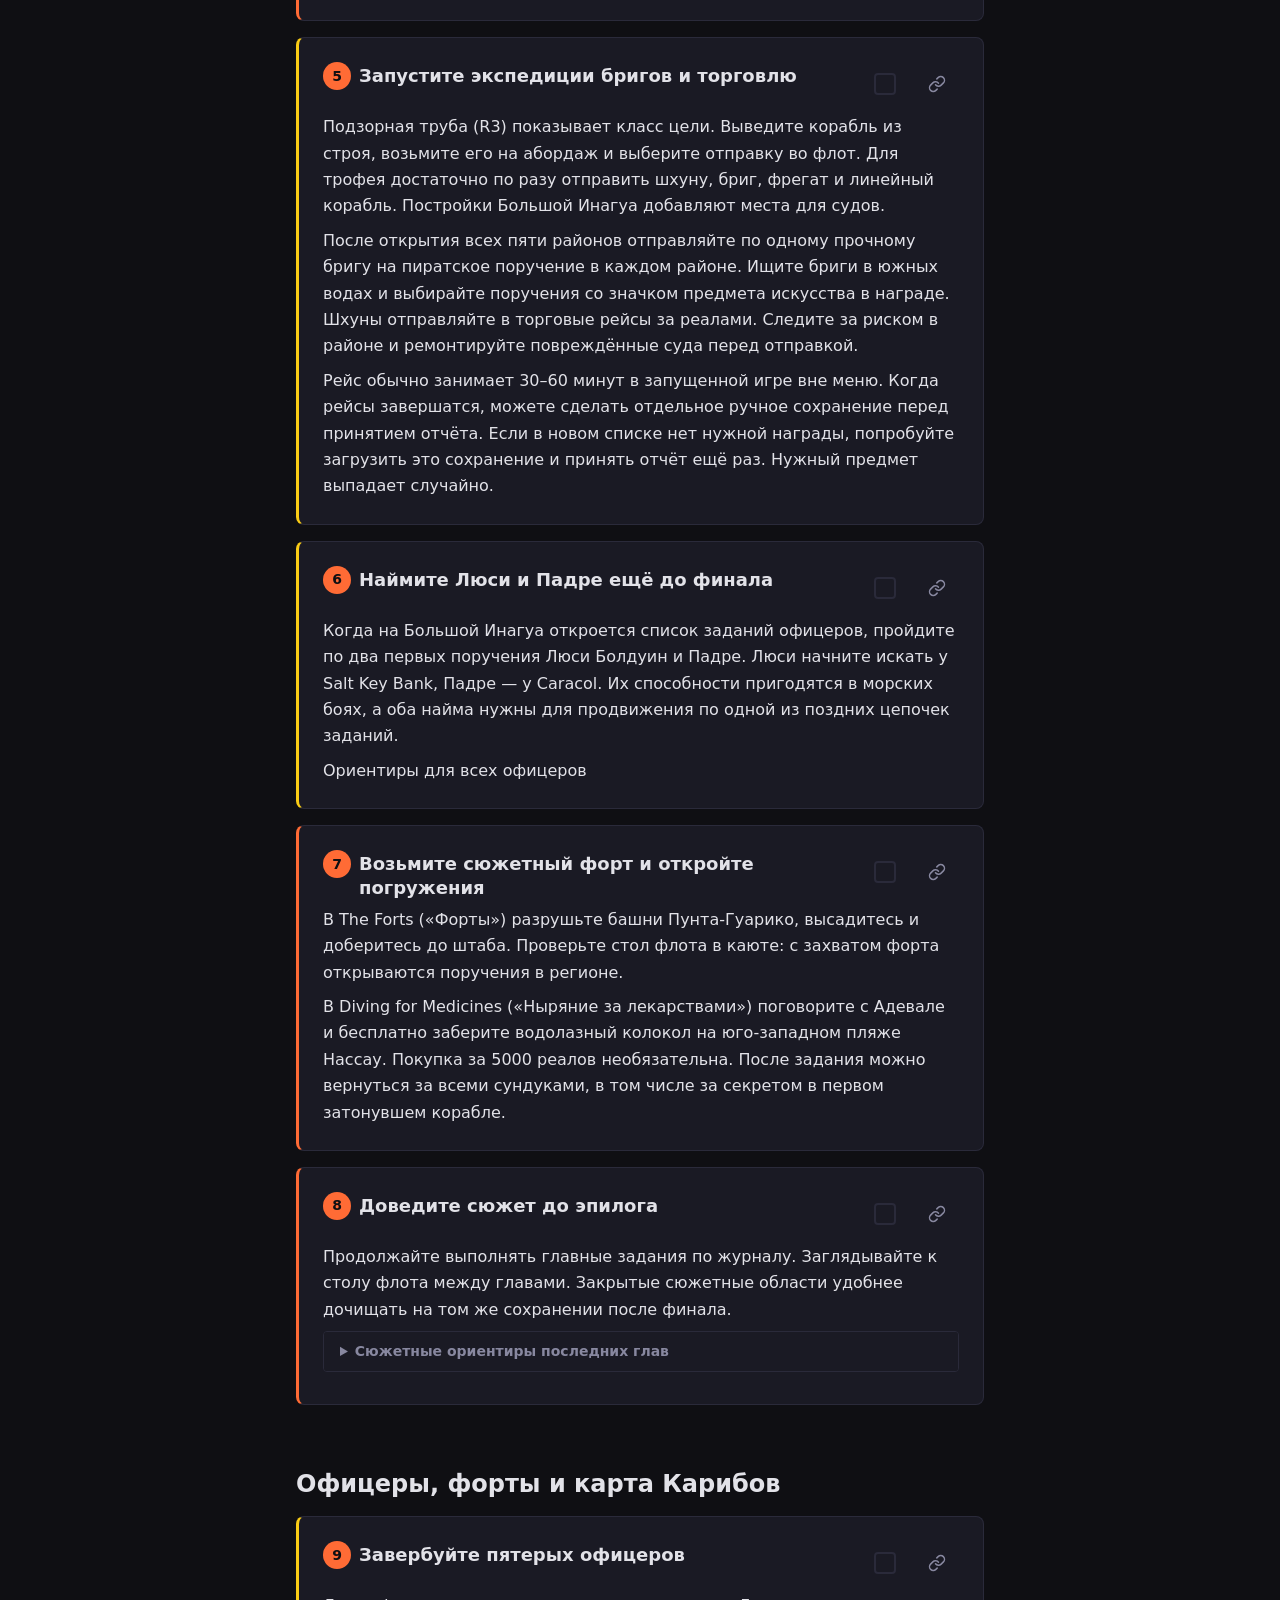
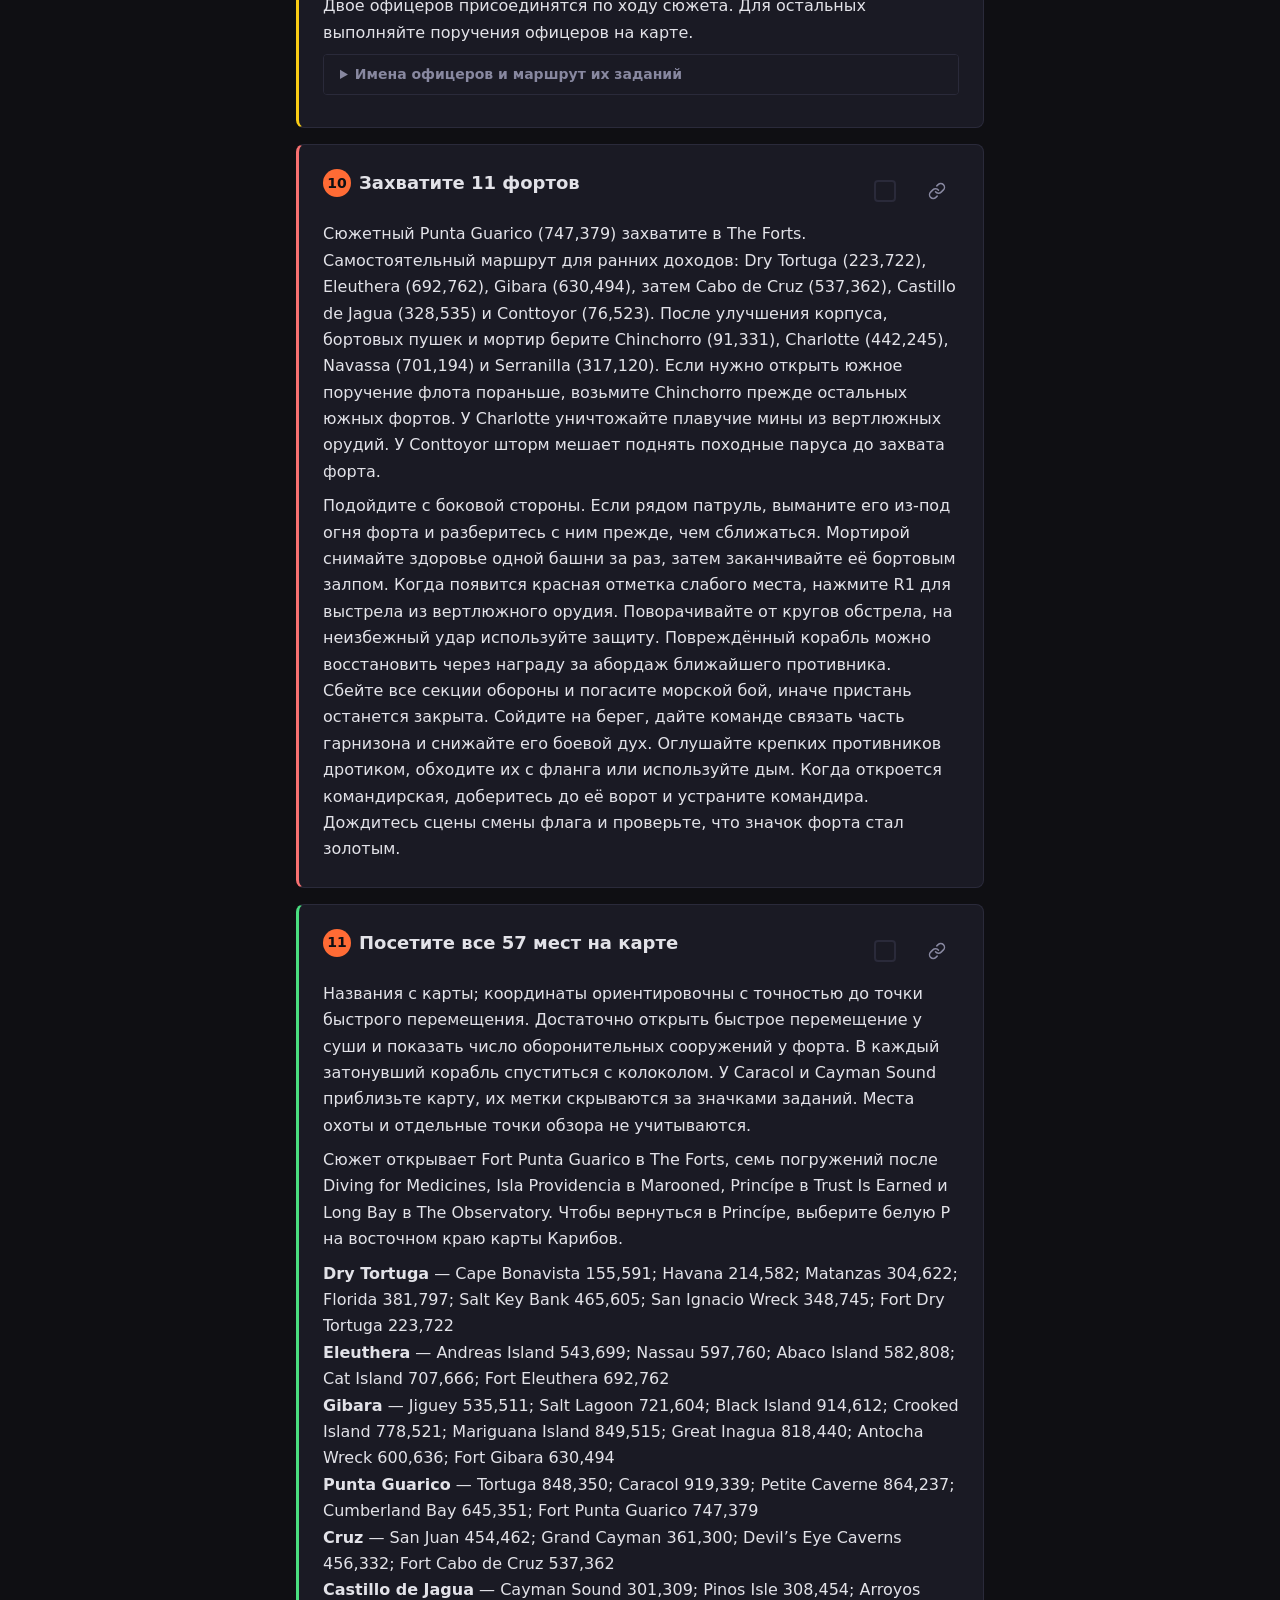
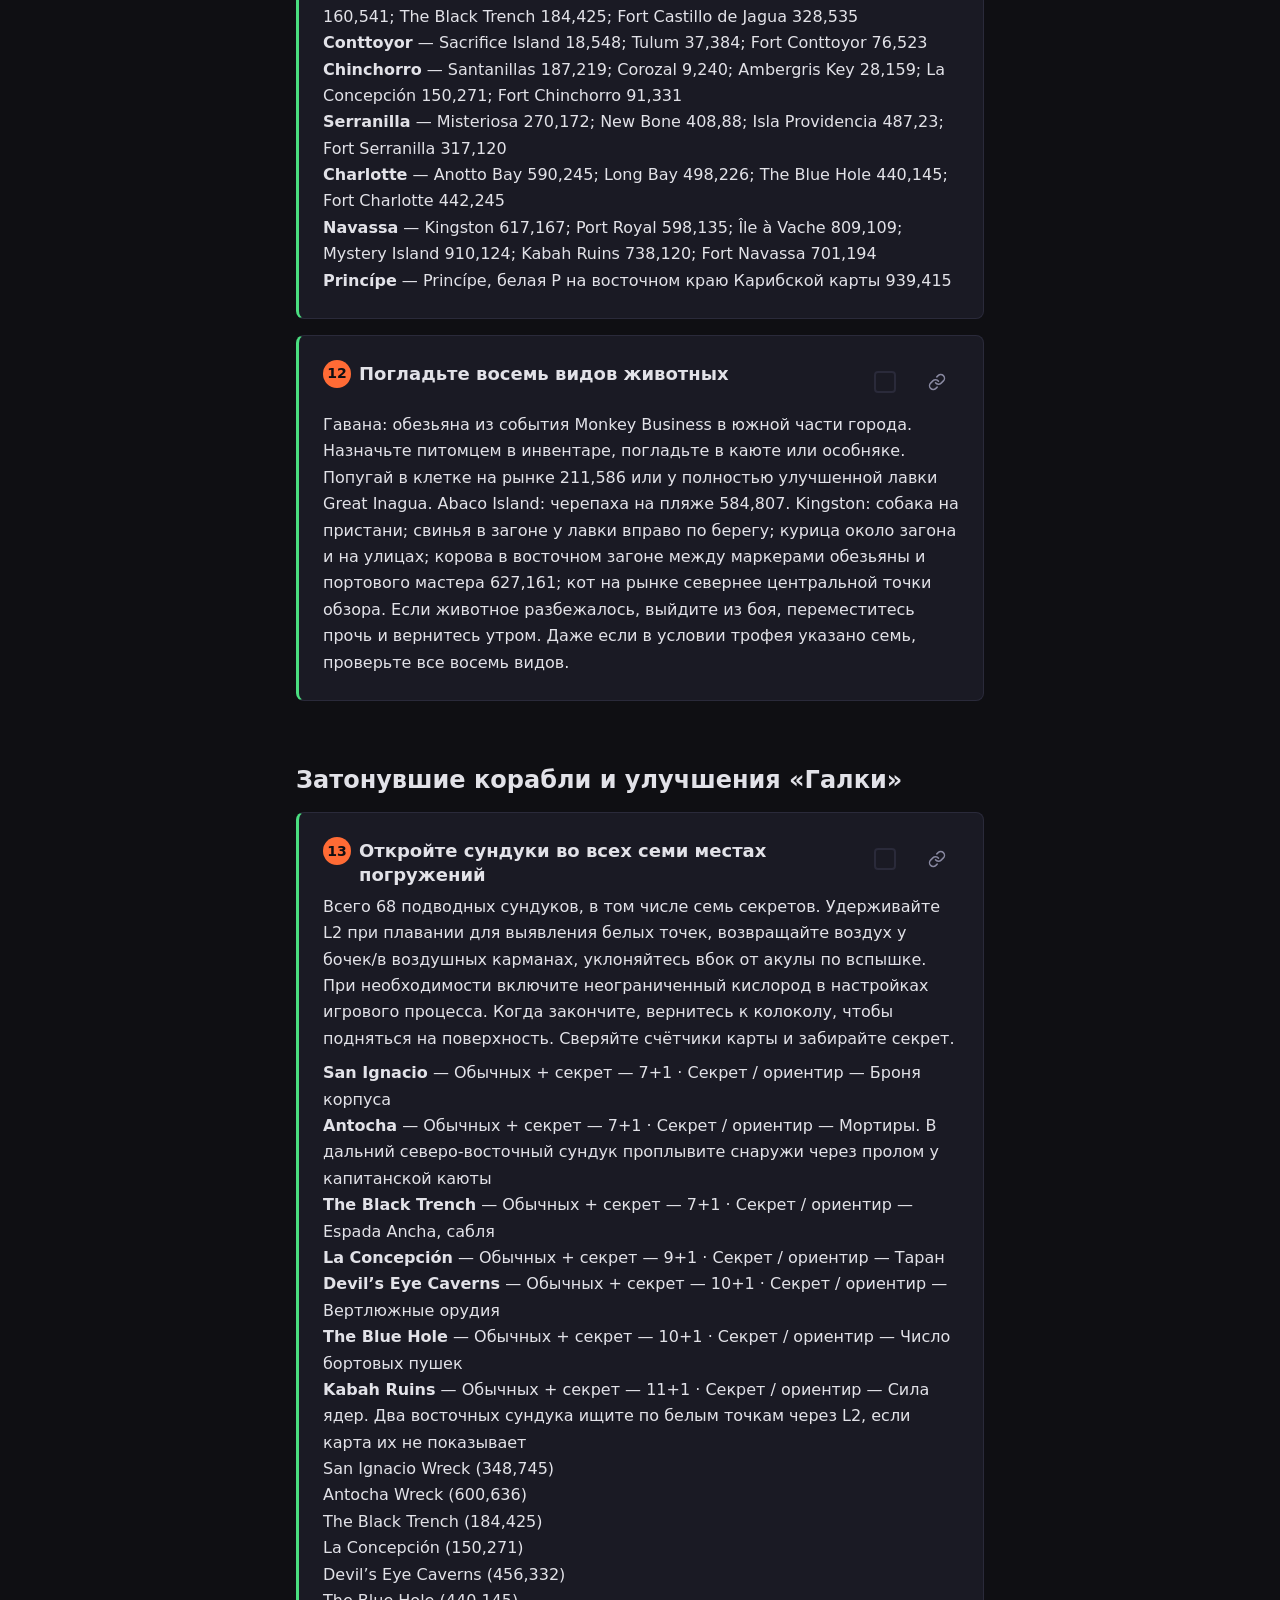
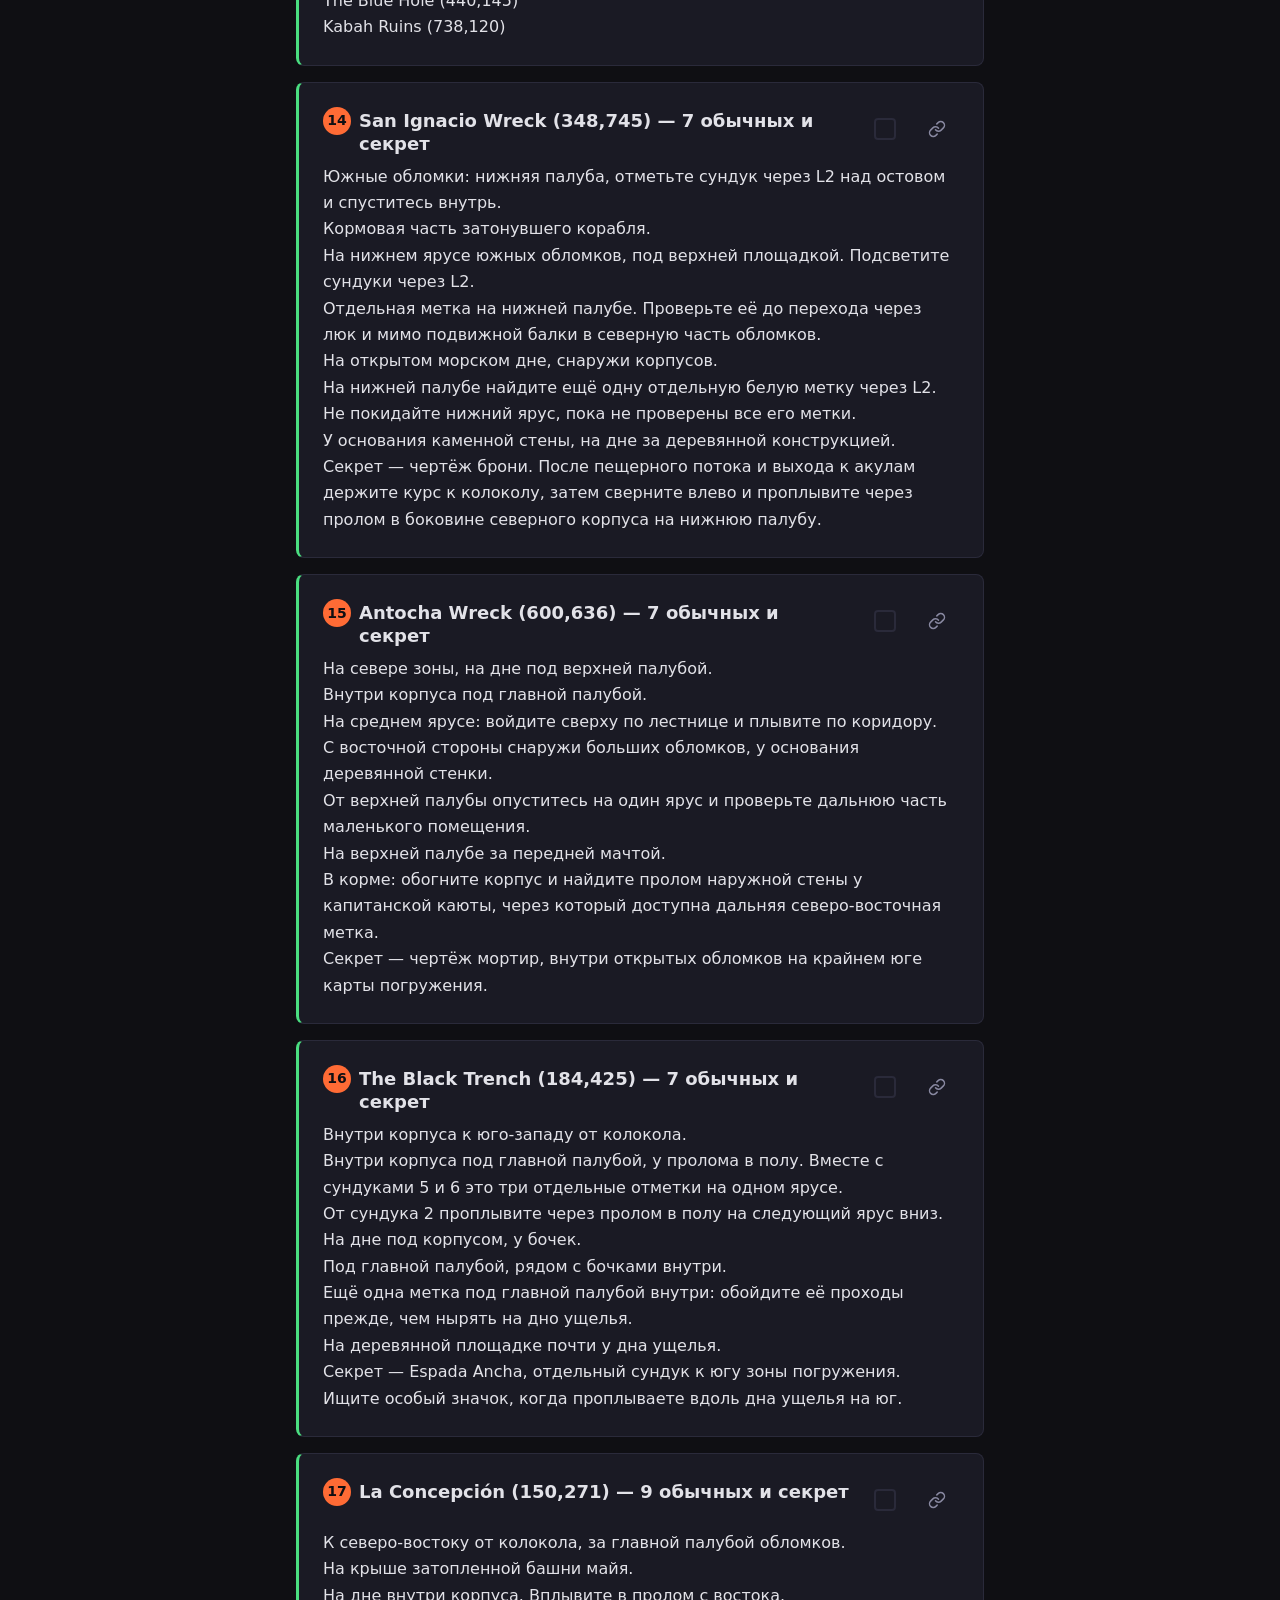
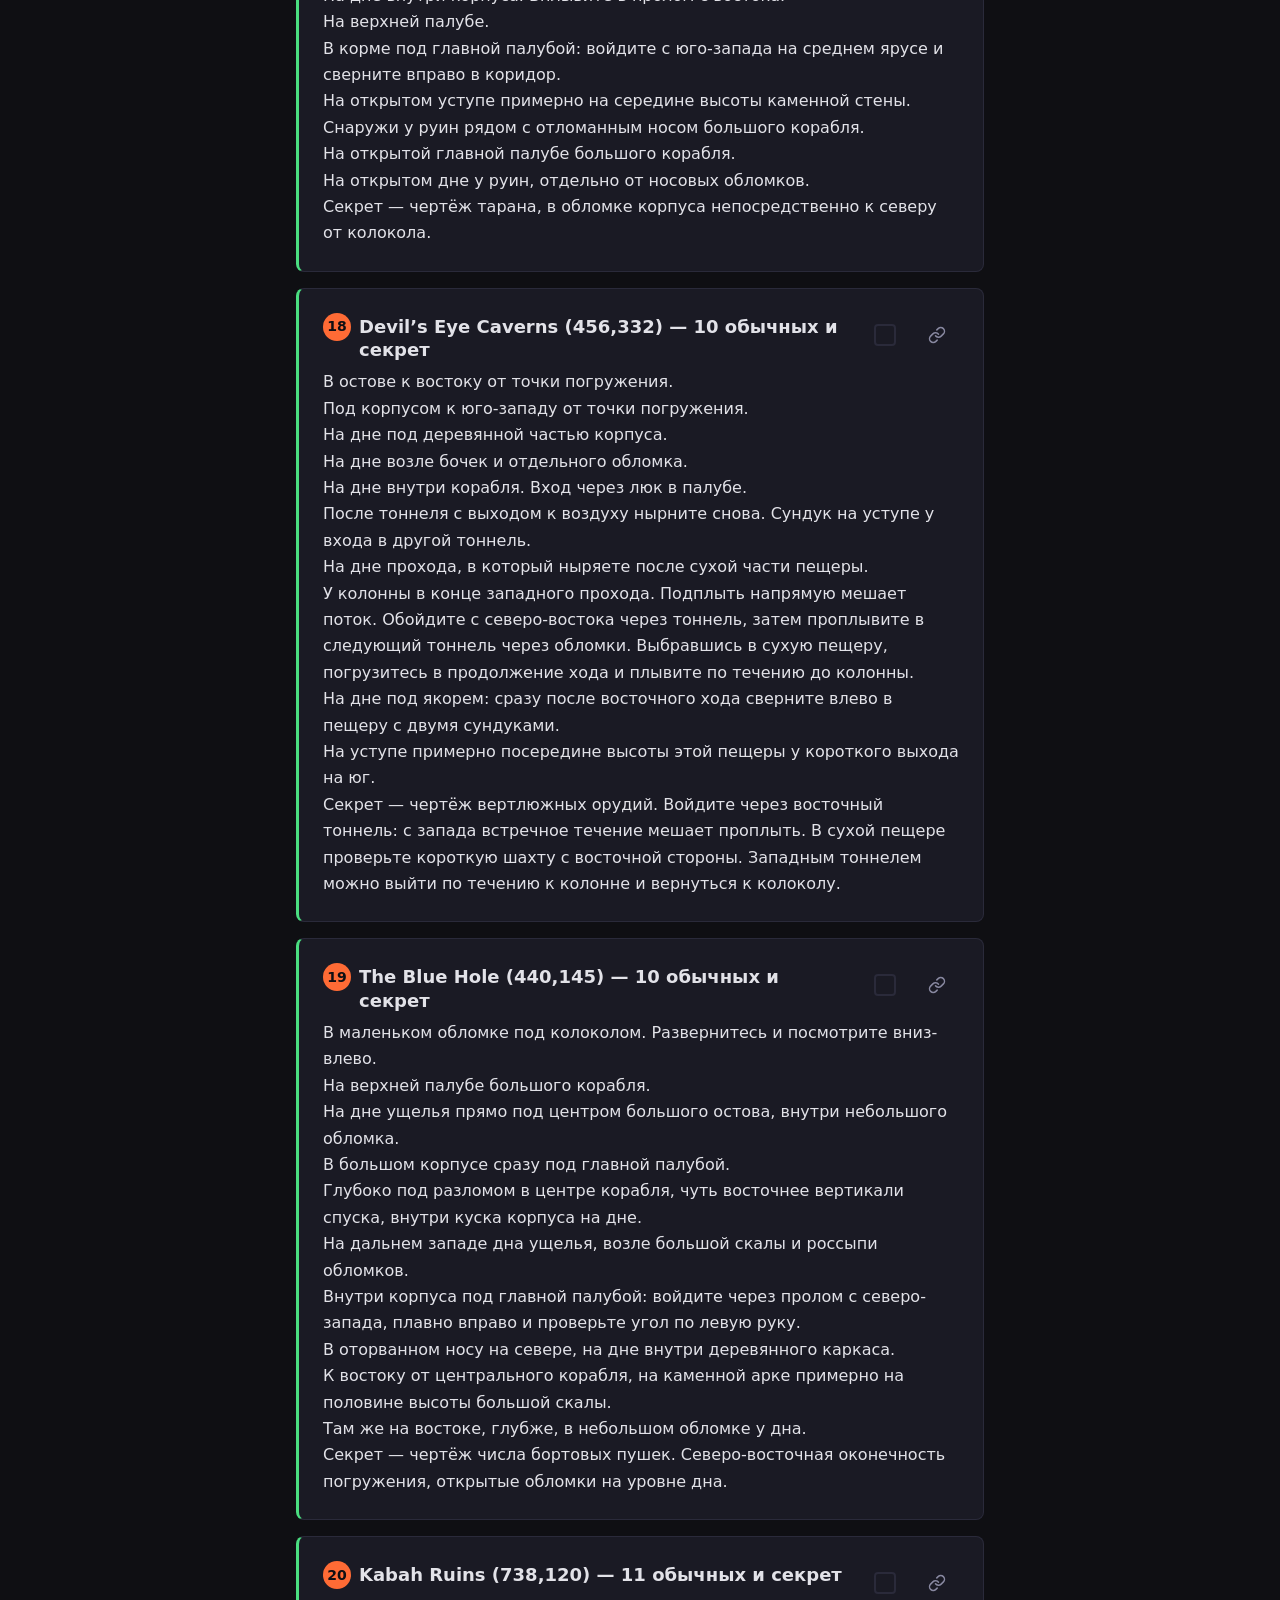
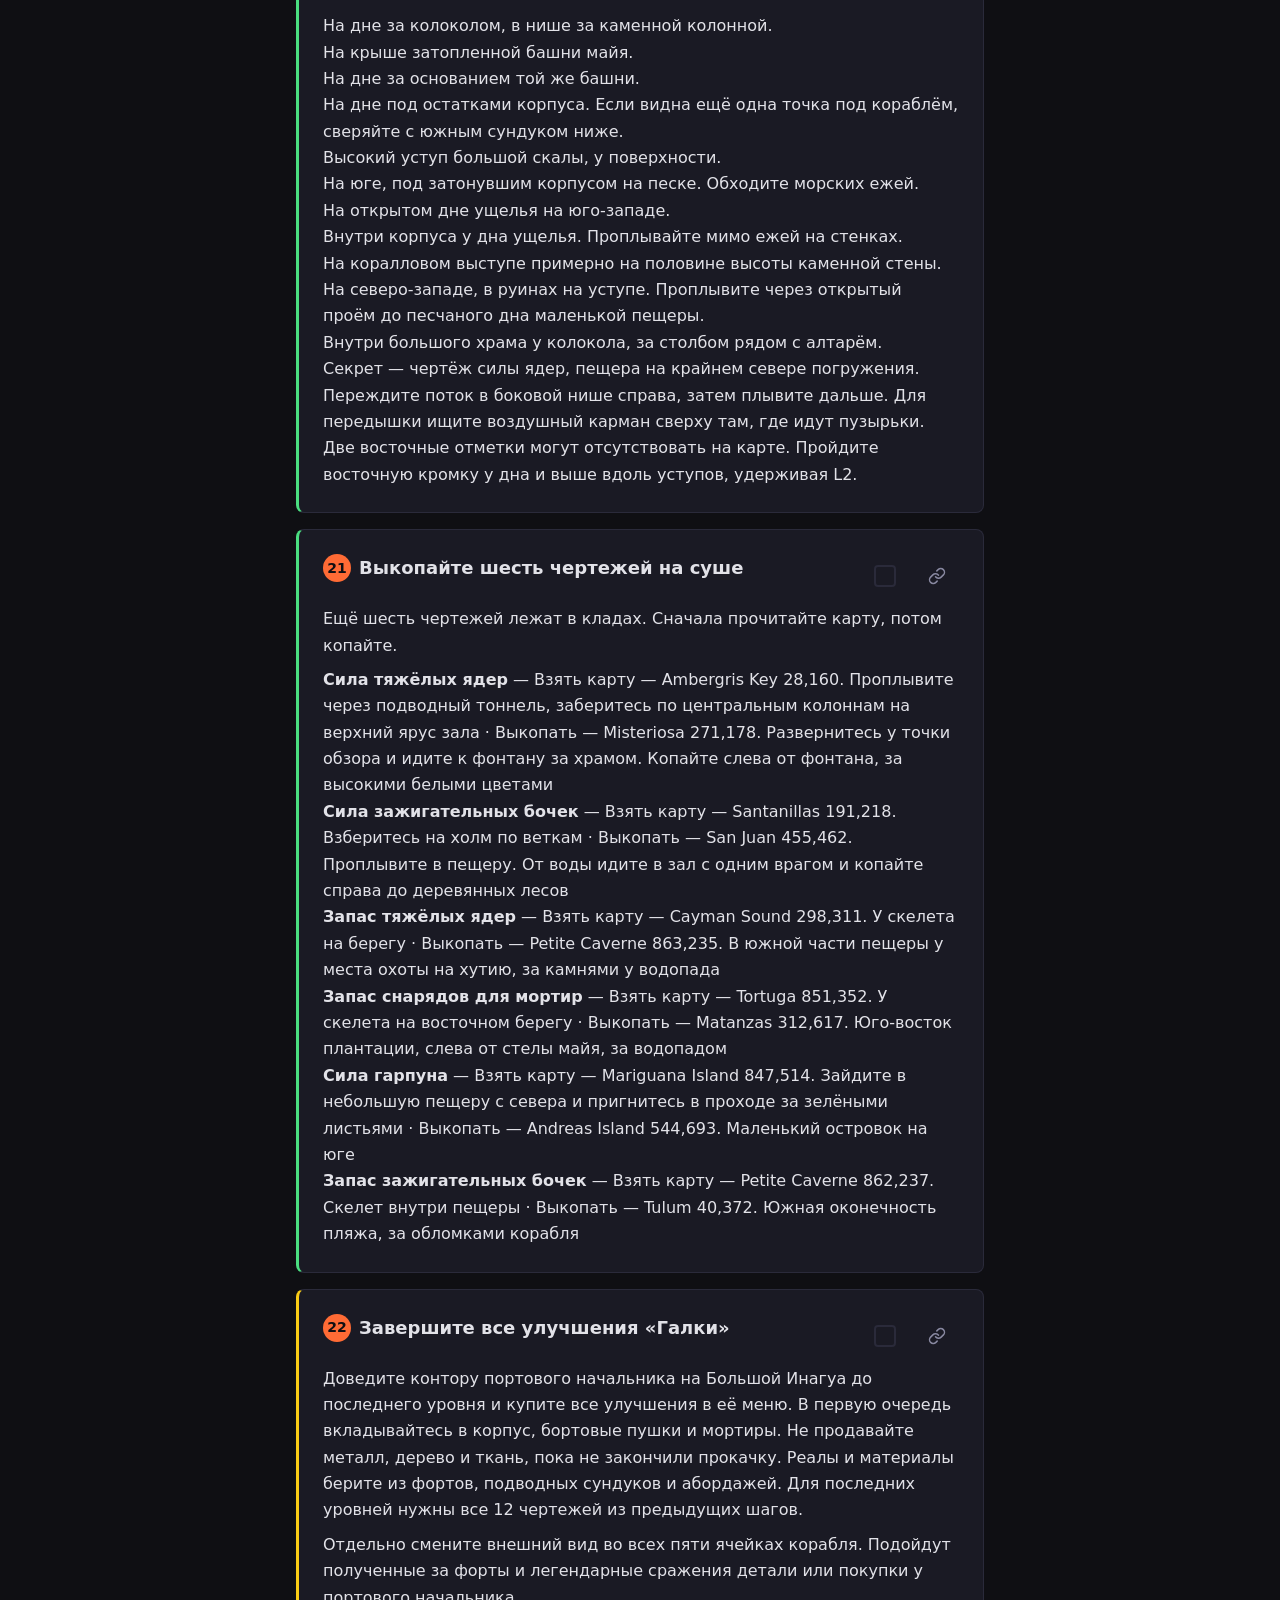
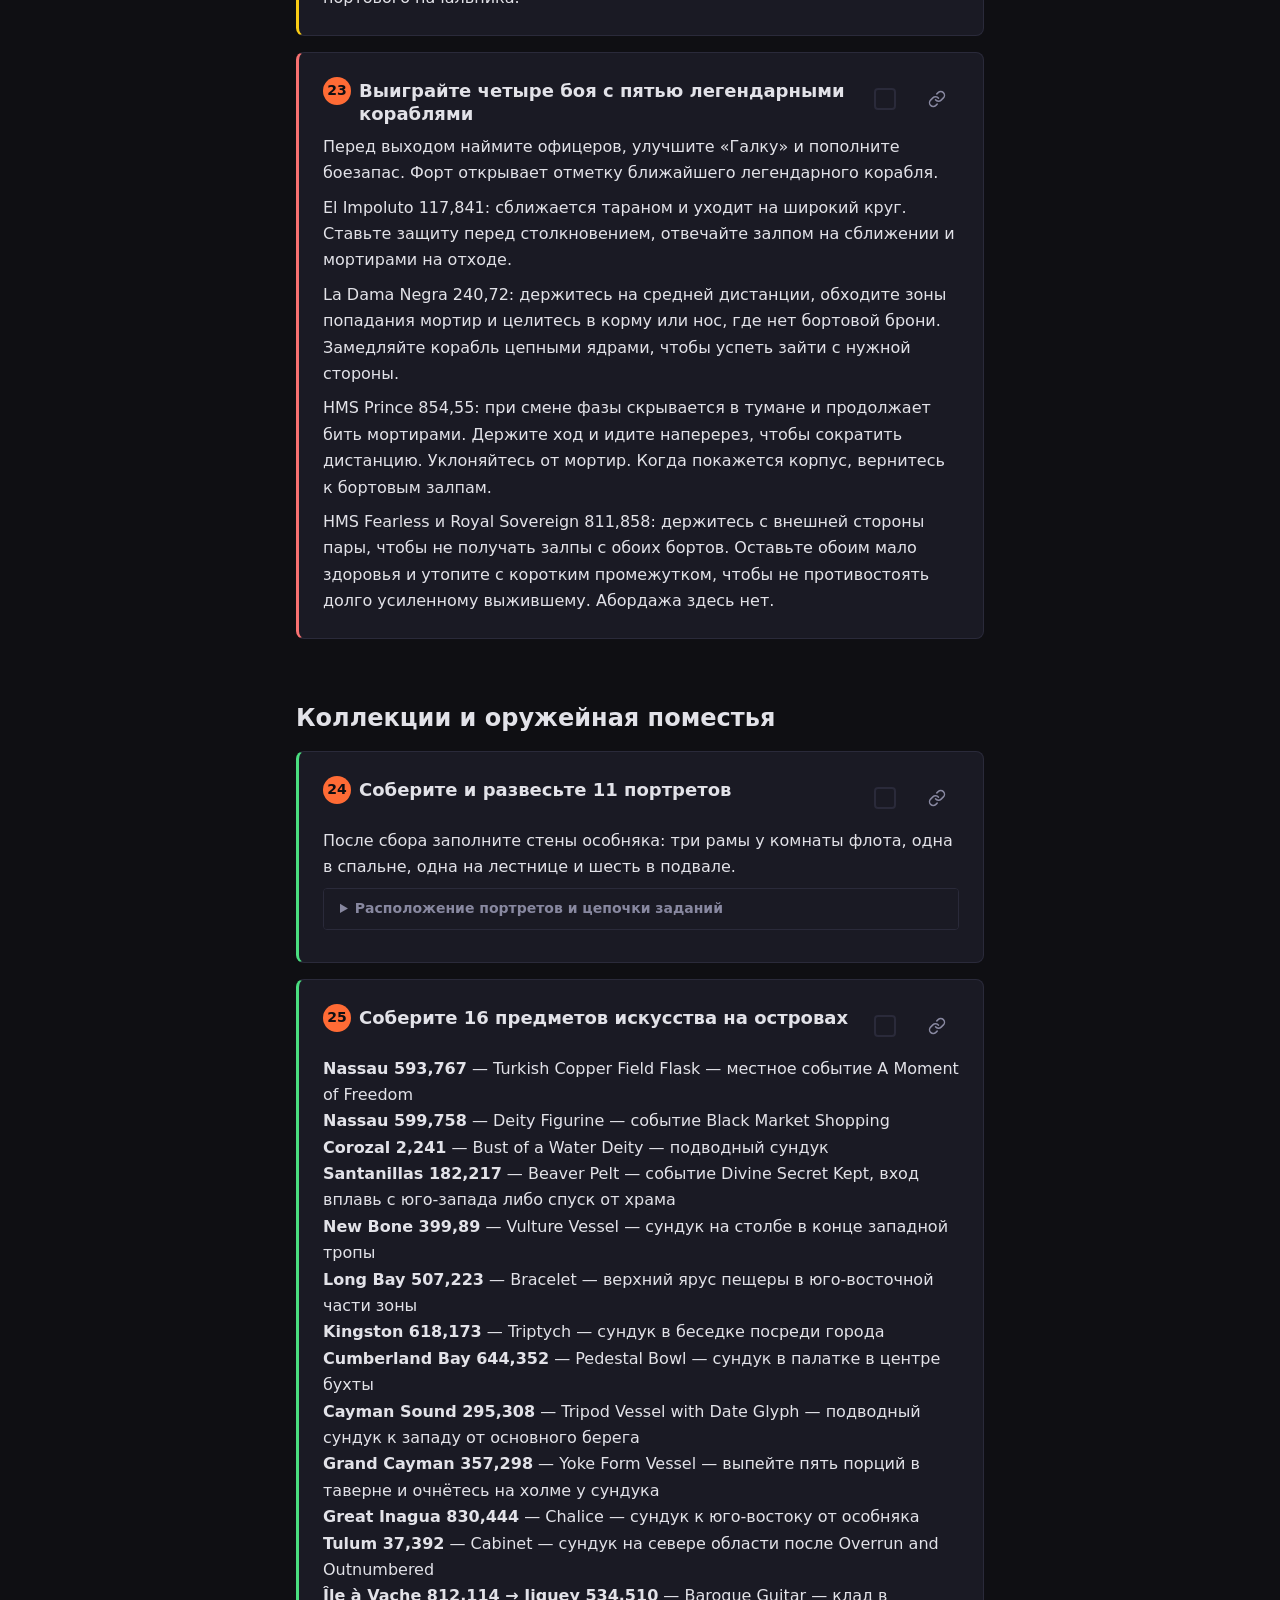
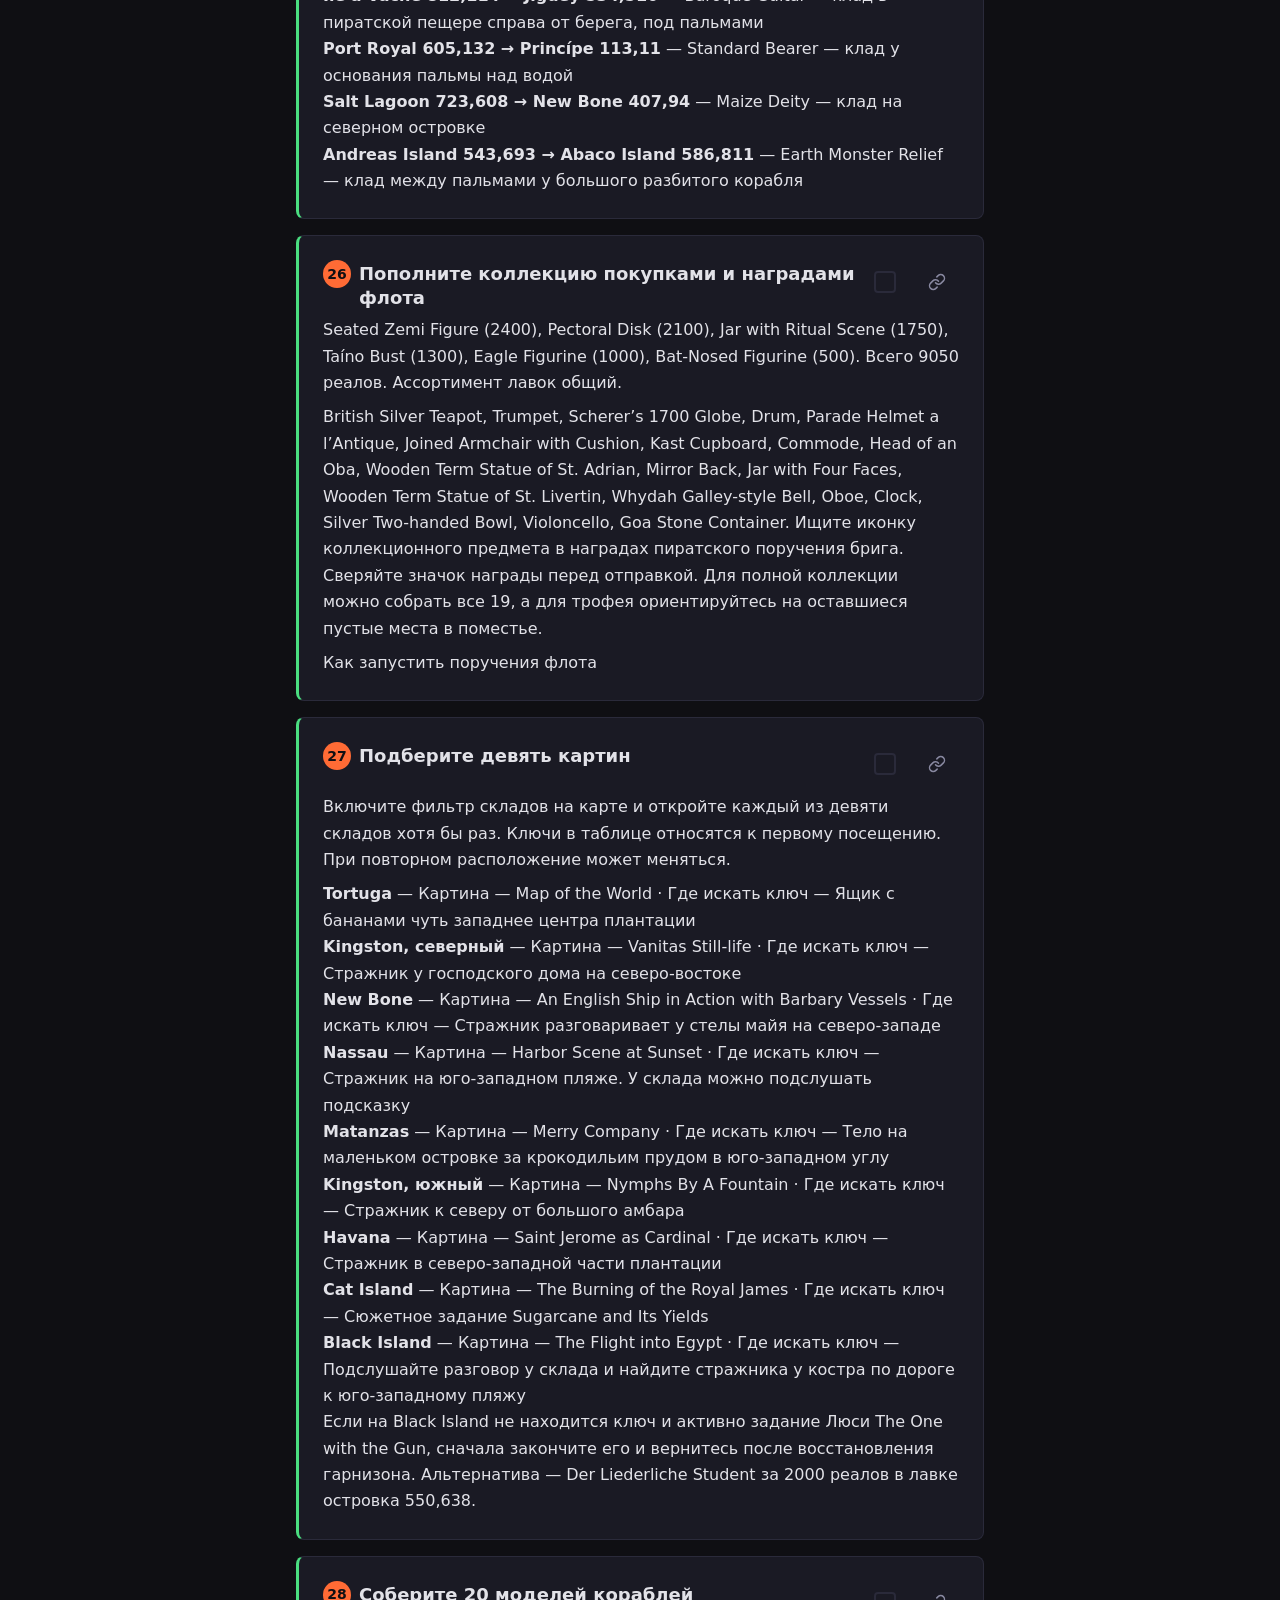
==== commit e68c8541: "Make reward button pulse visible and refresh cached styles" ====
--- a/docs/guides/black-flag-resynced-platinum/index.html
+++ b/docs/guides/black-flag-resynced-platinum/index.html
@@ -25,7 +25,7 @@
 
     <link rel="stylesheet" href="../../assets/css/reset.css">
   <link rel="stylesheet" href="../../assets/css/theme.css">
-  <link rel="stylesheet" href="../../assets/css/guide.css">
+  <link rel="stylesheet" href="../../assets/css/guide.css?v=reward-glow-2">
 </head>
 <body>
 
--- a/docs/assets/css/guide.css
+++ b/docs/assets/css/guide.css
@@ -997,18 +997,20 @@
 
 .reward-action--glow {
   border-color: var(--color-accent);
-  box-shadow: 0 0 9px color-mix(in srgb, var(--color-accent) 30%, transparent);
+  background-color: var(--color-accent-bg);
+  box-shadow: 0 0 8px rgba(255, 107, 53, .42);
 }
 
 @media (prefers-reduced-motion: no-preference) {
-  .reward-action--glow {
+  .reward-action--glow:not(:hover) {
     animation: reward-action-glow 2.6s ease-in-out infinite;
   }
 }
 
 @keyframes reward-action-glow {
   50% {
-    box-shadow: 0 0 18px color-mix(in srgb, var(--color-accent) 68%, transparent);
+    background-color: rgba(255, 107, 53, .24);
+    box-shadow: 0 0 4px rgba(255, 107, 53, .85), 0 0 18px rgba(255, 107, 53, .8);
   }
 }
 
